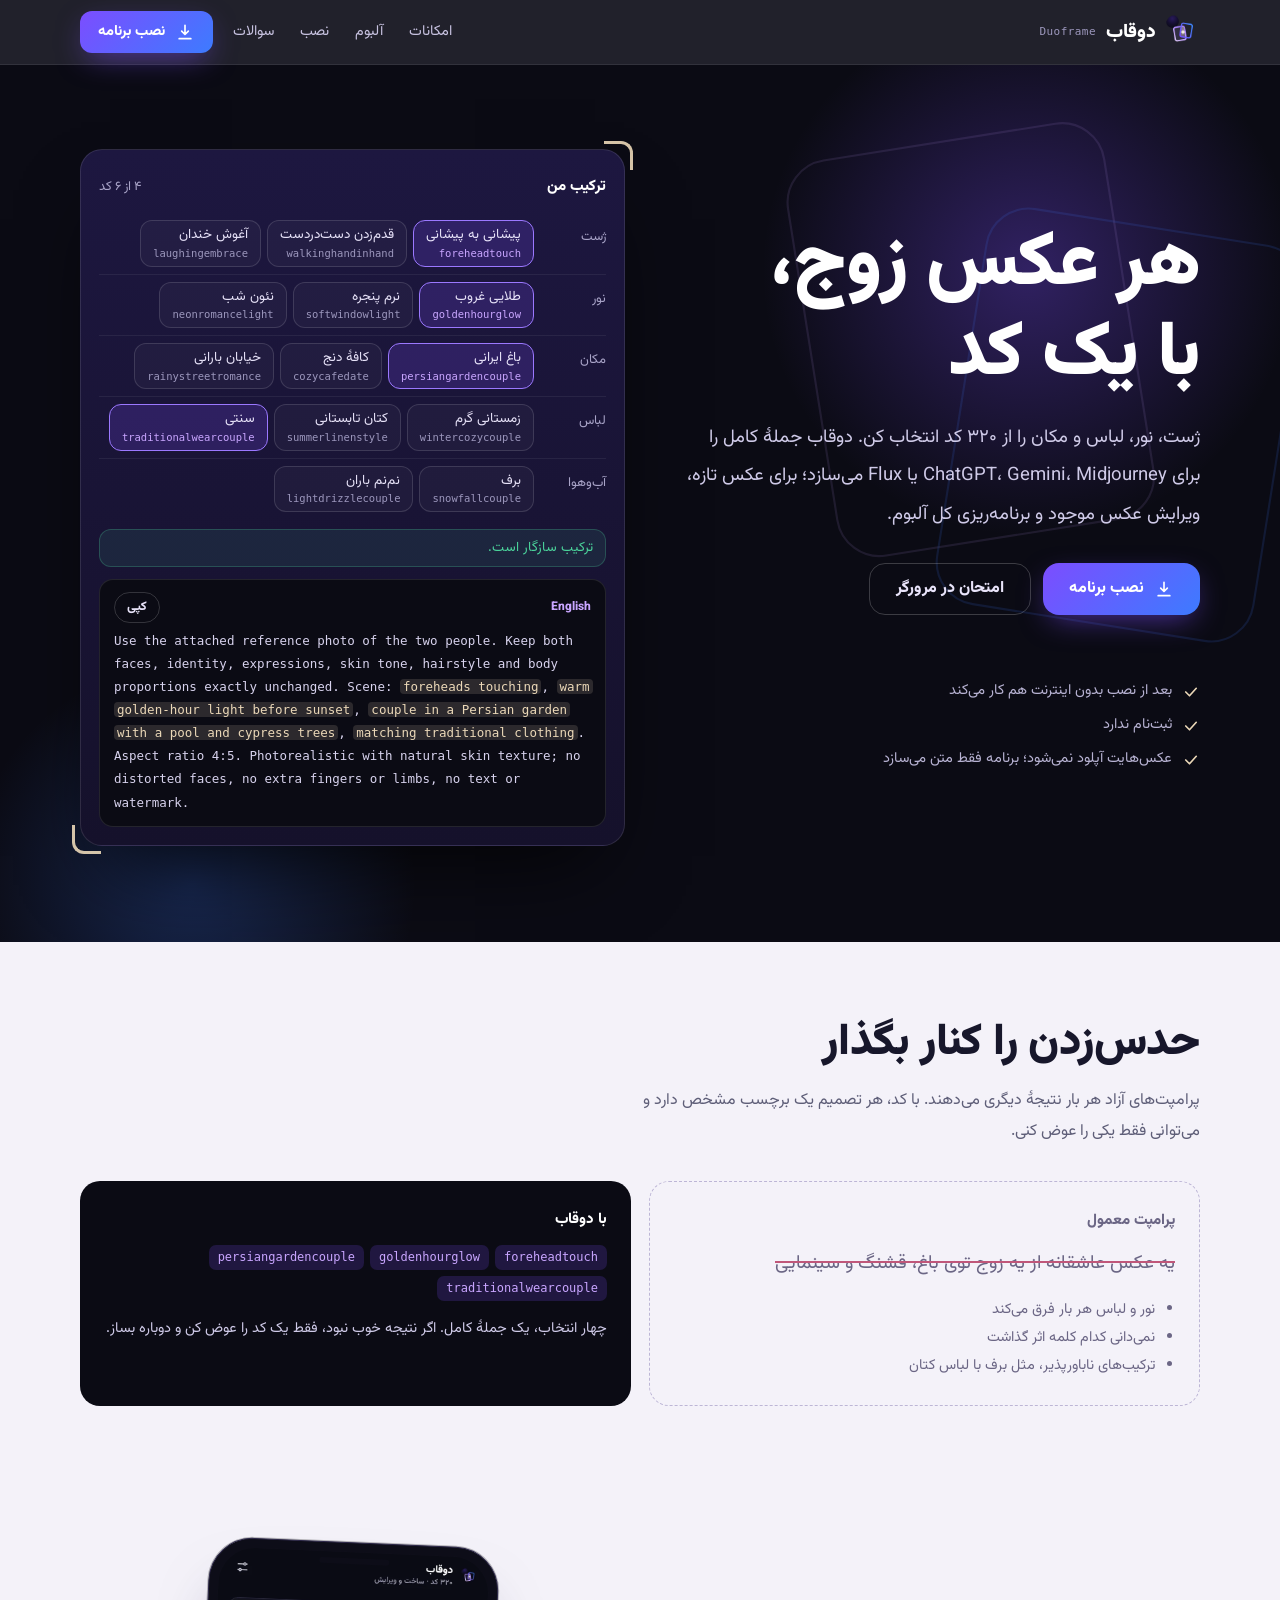
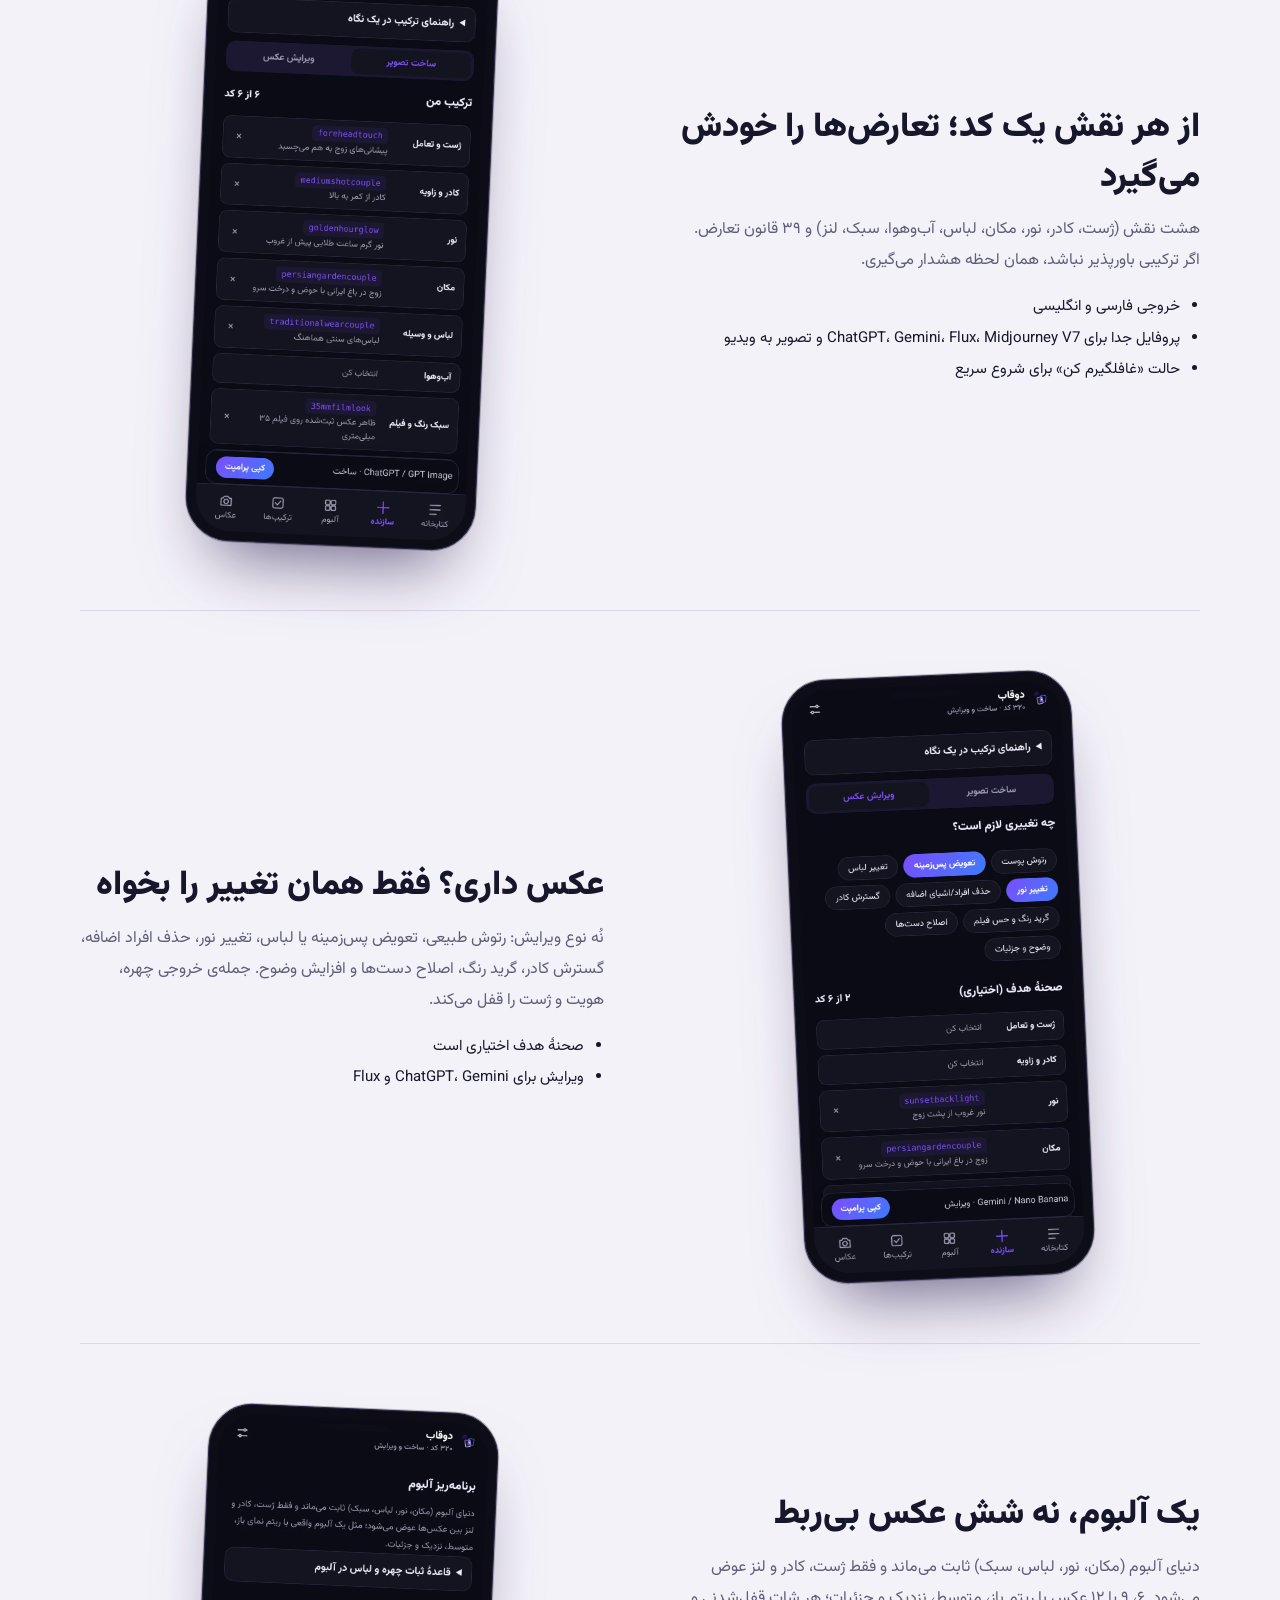
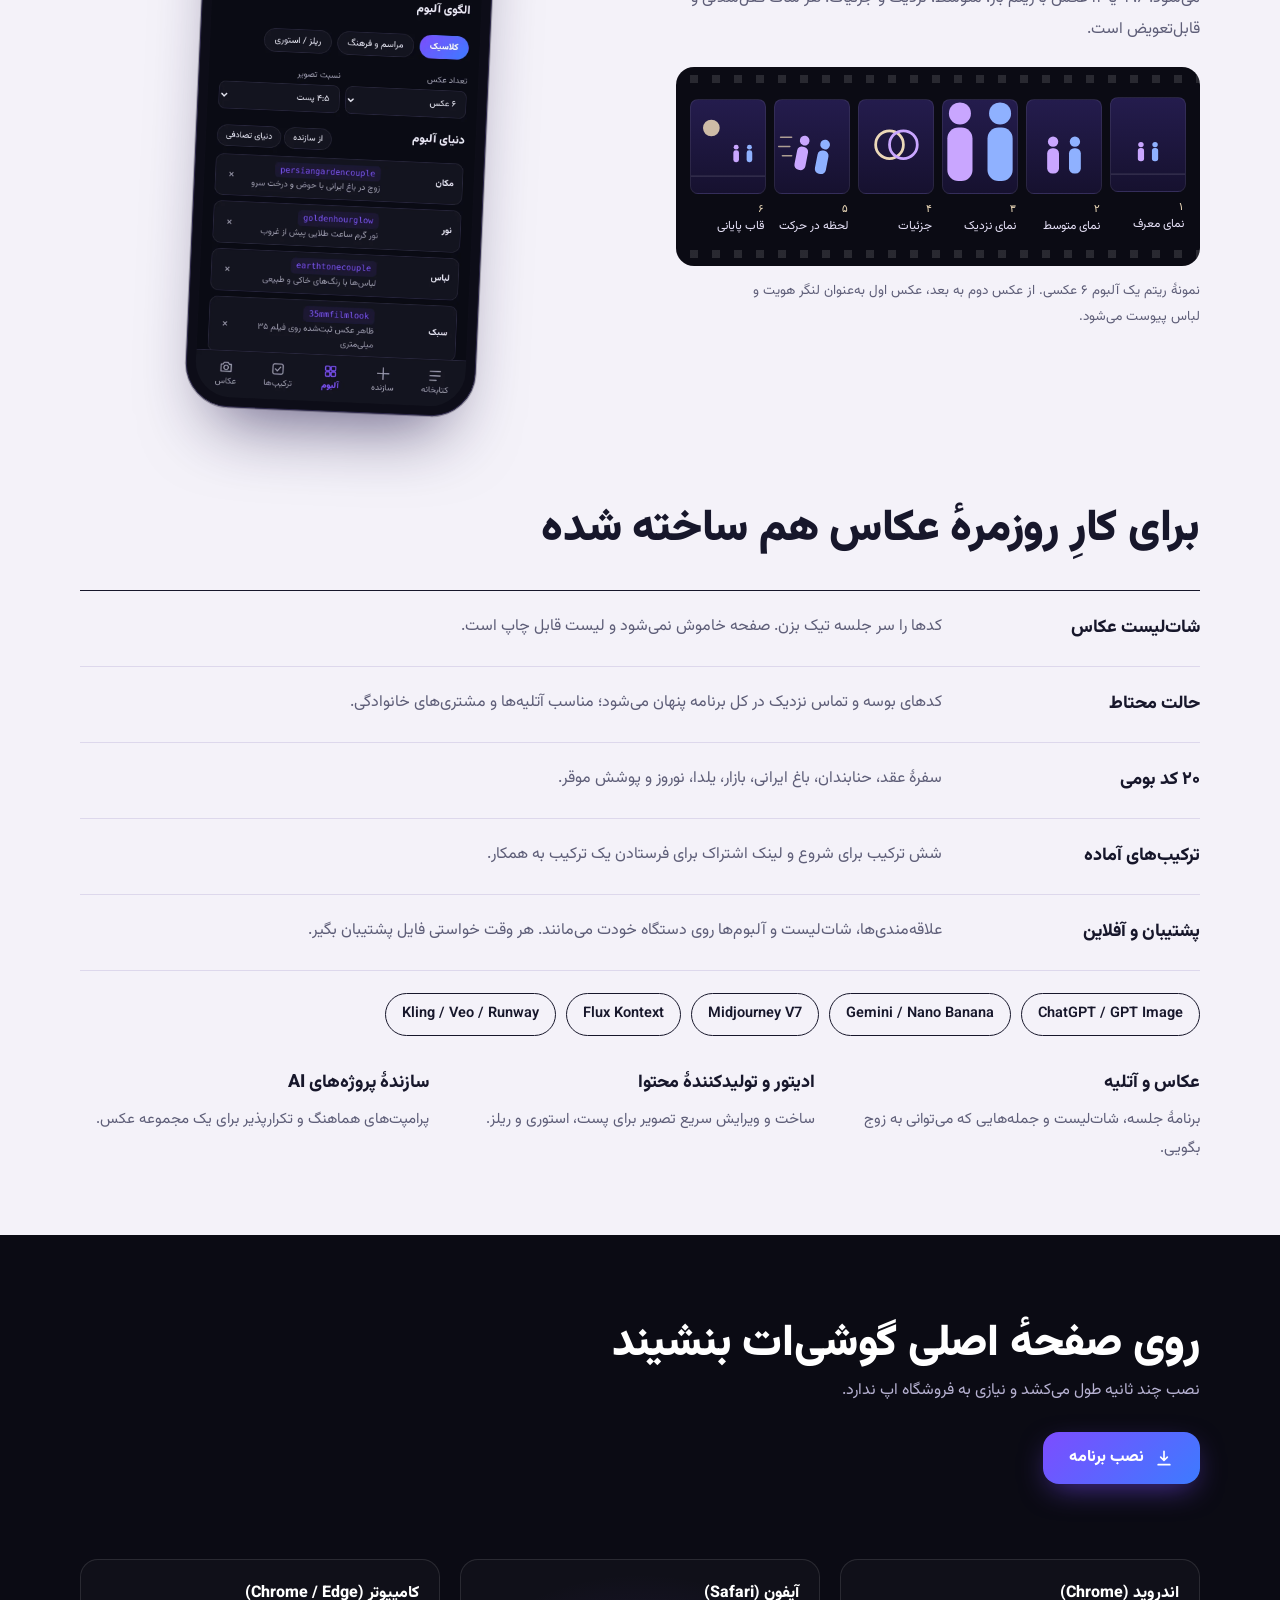
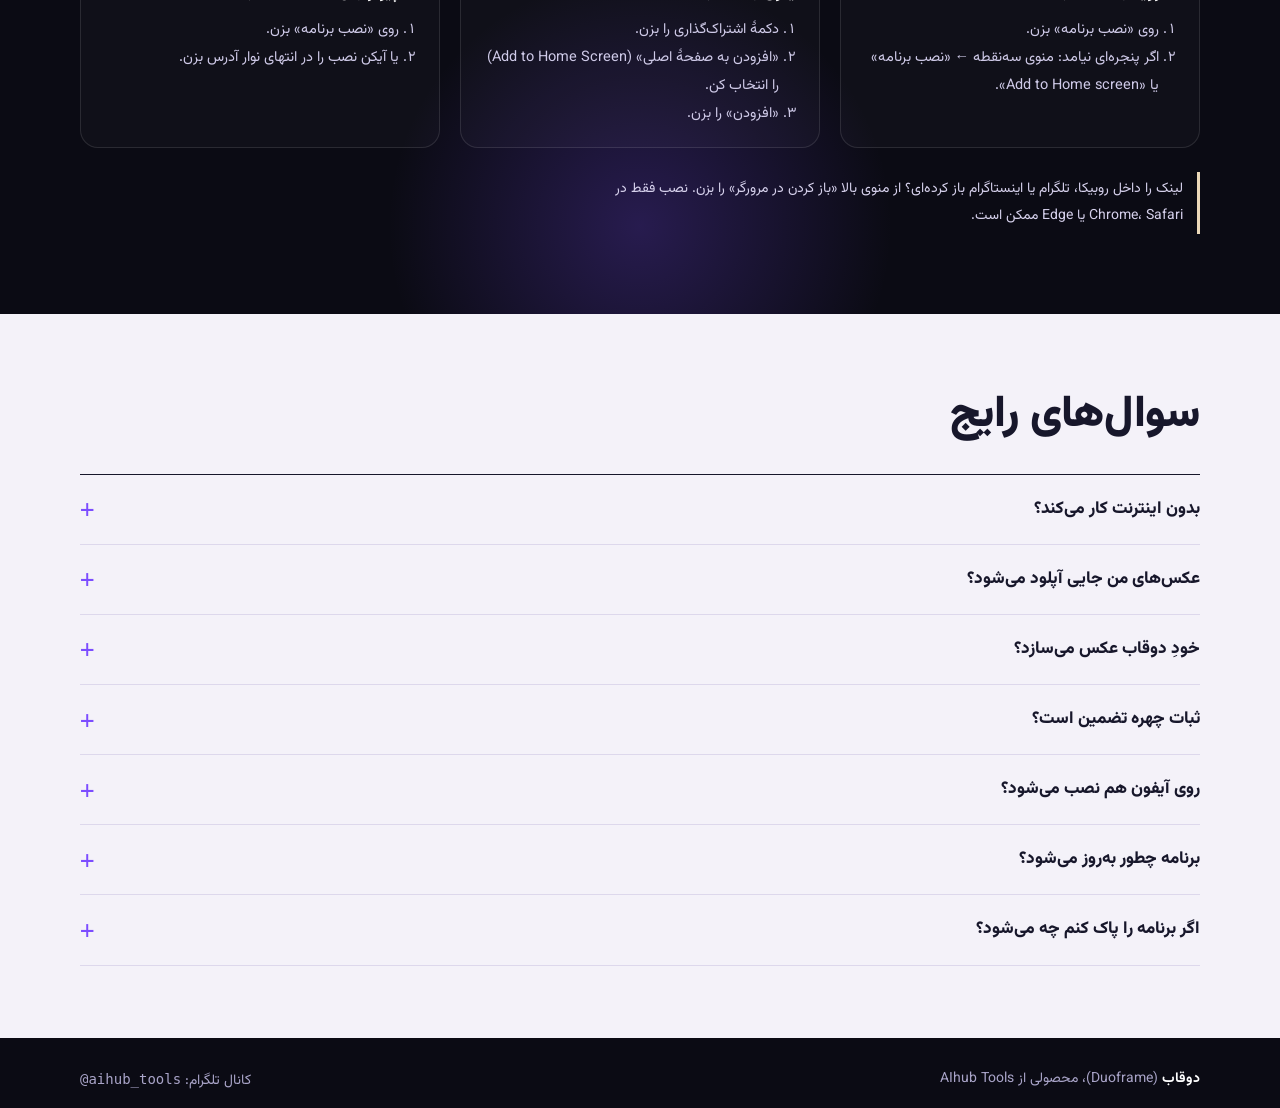
==== index.html @ 67fb218e "Initial release of Two-Frames" ====
<!doctype html>
<html lang="fa" dir="rtl">
<head>
<meta charset="utf-8">
<meta name="viewport" content="width=device-width,initial-scale=1,viewport-fit=cover">
<title>دوقاب | کدساز عکس زوج</title>
<meta name="description" content="۳۲۰ کد برای ساخت و ویرایش عکس زوج و برنامه‌ریزی آلبوم. ژست، نور، لباس و مکان را انتخاب کن؛ دوقاب جملهٔ کامل را برای ChatGPT، Gemini، Midjourney یا Flux می‌سازد.">
<meta name="theme-color" content="#0B0B14">
<meta name="color-scheme" content="dark light">
<meta property="og:type" content="website">
<meta property="og:title" content="دوقاب | کدساز عکس زوج">
<meta property="og:description" content="۳۲۰ کد برای ساخت و ویرایش عکس زوج و برنامه‌ریزی آلبوم؛ فارسی و آفلاین.">
<meta property="og:image" content="og.png">
<meta property="og:locale" content="fa_IR">
<meta name="twitter:card" content="summary_large_image">
<link rel="manifest" href="manifest.webmanifest">
<link rel="icon" href="icon.svg" type="image/svg+xml">
<link rel="icon" href="favicon-32.png" sizes="32x32" type="image/png">
<link rel="apple-touch-icon" href="apple-touch-icon.png">
<link rel="preload" href="fonts/Vazirmatn.woff2" as="font" type="font/woff2" crossorigin>
<style>
@font-face{font-family:"Vazirmatn";src:url(fonts/Vazirmatn.woff2) format("woff2");font-weight:100 900;font-display:swap}
:root{
 --ink:#0B0B14;--night:#15112B;--night2:#1D1740;--paper:#F4F2F9;--white:#fff;
 --violet:#7C4DFF;--blue:#3D7BFF;--lav:#C9A6FF;--champ:#EBD8B8;
 --text:#17172B;--muted:#5E5E78;--line:#DDD8EC;--bad:#FF8A8D;--ok:#4BD39B;
 --g:linear-gradient(135deg,#7C4DFF,#3D7BFF);
 --mono:"JetBrains Mono","DejaVu Sans Mono",Consolas,monospace;
 --wrap:1160px;
}
*{box-sizing:border-box;margin:0;padding:0;-webkit-tap-highlight-color:transparent}
html{-webkit-text-size-adjust:100%;scroll-behavior:smooth}
@media (prefers-reduced-motion:reduce){html{scroll-behavior:auto}*{animation:none!important;transition:none!important}}
body{font-family:"Vazirmatn",Tahoma,"Noto Sans Arabic",sans-serif;background:var(--paper);color:var(--text);font-size:16px;line-height:1.95;font-weight:400;overflow-x:hidden}
a{color:inherit}
img{display:block;max-width:100%;height:auto}
button{font:inherit;color:inherit;border:0;background:none;cursor:pointer}
:focus-visible{outline:3px solid var(--blue);outline-offset:3px;border-radius:10px}
code,.ltr{direction:ltr;unicode-bidi:isolate;font-family:var(--mono)}
.wrap{max-width:var(--wrap);margin:0 auto;padding-inline:20px}
[hidden]{display:none!important}
.sr{position:absolute;width:1px;height:1px;overflow:hidden;clip:rect(0 0 0 0)}

/* ---------- دکمه نصب / ورود ---------- */
.btn{display:inline-flex;align-items:center;justify-content:center;gap:10px;min-height:52px;padding:0 26px;border-radius:16px;font-weight:800;font-size:16px;text-decoration:none;transition:transform .15s,box-shadow .2s,background .2s}
.btn svg{width:20px;height:20px;stroke:currentColor;fill:none;stroke-width:2;stroke-linecap:round;stroke-linejoin:round;flex:none}
.btn-main{background:var(--g);color:#fff;box-shadow:0 10px 30px -8px #7C4DFF99}
.btn-main:hover{transform:translateY(-2px);box-shadow:0 14px 34px -8px #7C4DFFcc}
.btn-ghost{color:#E9E4FA;border:1.5px solid #ffffff33}
.btn-ghost:hover{background:#ffffff12}
.btn-sm{min-height:42px;padding:0 18px;font-size:14.5px;border-radius:12px}
[data-install] .on-installed,[data-install] .on-pending{display:none}
[data-install][data-state=installed] .on-ready,[data-install][data-state=pending] .on-ready{display:none}
[data-install][data-state=installed] .on-installed{display:inline-flex;align-items:center;gap:10px}
[data-install][data-state=pending] .on-pending{display:inline-flex;align-items:center;gap:10px}
[data-install][data-state=pending]{pointer-events:none;opacity:.8}
.on-ready{display:inline-flex;align-items:center;gap:10px}
[data-install][data-state=installed]{background:#fff;color:var(--ink);box-shadow:0 10px 30px -10px #fff6}
.state-note{font-size:13.5px;color:#B7B2D2;margin-top:10px;min-height:1.9em}
.state-note a{color:var(--champ)}

/* ---------- نوار بالا ---------- */
.top{position:sticky;top:0;z-index:40;background:#0B0B14e6;backdrop-filter:blur(14px);-webkit-backdrop-filter:blur(14px);border-bottom:1px solid #ffffff14}
.top .wrap{display:flex;align-items:center;gap:20px;height:64px}
.brand{display:flex;align-items:center;gap:10px;text-decoration:none;color:#fff;margin-inline-end:auto}
.brand img{width:34px;height:34px;border-radius:9px}
.brand b{font-size:19px;font-weight:900;line-height:1}
.brand small{font-family:var(--mono);font-size:11px;color:#9C97BD;letter-spacing:.04em;direction:ltr}
.top nav{display:none;gap:26px;font-size:14.5px}
.top nav a{color:#C7C2E0;text-decoration:none}
.top nav a:hover{color:#fff}
@media(min-width:860px){.top nav{display:flex}}

/* ---------- هیرو ---------- */
.hero{background:var(--ink);color:#fff;position:relative;overflow:hidden;isolation:isolate}
.hero::before{content:"";position:absolute;inset:-20% -10% auto auto;width:760px;height:760px;background:radial-gradient(closest-side,#7C4DFF55,transparent 70%);z-index:-1}
.hero::after{content:"";position:absolute;inset:auto auto -30% -10%;width:640px;height:640px;background:radial-gradient(closest-side,#3D7BFF40,transparent 70%);z-index:-1}
.prints{position:absolute;inset:0;z-index:-1;opacity:.5;pointer-events:none}
.hero .wrap{display:grid;gap:44px;padding-block:56px 72px}
@media(min-width:960px){.hero .wrap{grid-template-columns:1fr 1.05fr;align-items:center;gap:56px;padding-block:84px 96px}}
.hero h1 span{display:block}
.hero h1{font-size:clamp(40px,7.2vw,76px);line-height:1.18;font-weight:900;letter-spacing:-.01em}
.hero .lead{font-size:clamp(16px,2.1vw,18.5px);color:#CFCAE8;max-width:34em;margin-top:18px;line-height:2.1}
.cta-row{display:flex;flex-wrap:wrap;gap:12px;margin-top:28px}
.facts{list-style:none;margin-top:26px;display:grid;gap:6px;font-size:14.5px;color:#B7B2D2}
.facts li{display:flex;gap:10px;align-items:flex-start}
.facts svg{width:18px;height:18px;margin-top:6px;stroke:var(--champ);fill:none;stroke-width:2.2;stroke-linecap:round;stroke-linejoin:round;flex:none}

/* کنسول زنده */
.console{position:relative;background:linear-gradient(180deg,var(--night2),var(--night));border:1px solid #ffffff1c;border-radius:22px;padding:22px 18px 18px;box-shadow:0 40px 80px -30px #000c}
.console::before,.console::after{content:"";position:absolute;width:26px;height:26px;border:3px solid var(--champ);opacity:.9;pointer-events:none}
.console::before{top:-9px;right:-9px;border-width:3px 3px 0 0;border-radius:0 12px 0 0}
.console::after{bottom:-9px;left:-9px;border-width:0 0 3px 3px;border-radius:0 0 0 12px}
.con-head{display:flex;justify-content:space-between;align-items:baseline;margin-bottom:12px}
.con-head b{font-size:15px;font-weight:800}
.con-head span{font-size:13px;color:#A9A4C8}
.row{display:grid;grid-template-columns:64px 1fr;gap:8px;align-items:start;padding:7px 0;border-top:1px solid #ffffff10}
.row:first-of-type{border-top:0}
.row>span{font-size:13px;color:#A9A4C8;padding-top:5px}
.chips{display:flex;flex-wrap:wrap;gap:6px}
.chip{display:inline-flex;flex-direction:column;align-items:flex-start;padding:3px 12px 4px;border-radius:12px;border:1px solid #ffffff22;background:#ffffff08;color:#E7E2F8;font-size:13.5px;line-height:1.6;text-align:start;transition:background .15s,border-color .15s}
@media(max-width:560px){.row{grid-template-columns:1fr;gap:2px}.row>span{padding-top:0}.chip{padding:2px 10px 3px;font-size:13px}}
.chip code{font-size:10.5px;color:#9C97BD;line-height:1.5}
.chip:hover{background:#ffffff14}
.chip[aria-pressed=true]{background:#7C4DFF33;border-color:#9B78FF}
.chip[aria-pressed=true] code{color:var(--lav)}
.msg{margin-top:10px;font-size:13.5px;border-radius:12px;padding:6px 12px;line-height:1.8}
.msg.bad{background:#FF8A8D1c;color:var(--bad);border:1px solid #FF8A8D55}
.msg.ok{background:#4BD39B18;color:var(--ok);border:1px solid #4BD39B40}
.sentence{margin-top:12px;background:#0B0B14;border:1px solid #ffffff1a;border-radius:14px;padding:12px 14px}
.sentence .lb{display:flex;justify-content:space-between;align-items:center;font-size:12px;color:var(--lav);font-weight:800}
.sentence p{direction:ltr;text-align:left;font-family:var(--mono);font-size:12.5px;line-height:1.85;color:#D8D3EE;margin-top:6px;unicode-bidi:plaintext}
.sentence mark{background:#EBD8B826;color:var(--champ);border-radius:4px;padding:0 3px;box-decoration-break:clone;-webkit-box-decoration-break:clone}
.copy{font-size:12.5px;padding:2px 12px;border-radius:99px;border:1px solid #ffffff2a;color:#E7E2F8}
.copy:hover{background:#ffffff14}
.bad-out{opacity:.55}

/* ---------- بخش‌های روشن ---------- */
section{position:relative}
.sec{padding-block:72px}
h2{font-size:clamp(28px,4.4vw,44px);line-height:1.35;font-weight:900;letter-spacing:-.005em}
.sec .sub{color:var(--muted);max-width:38em;margin-top:12px}
.versus{display:grid;gap:18px;margin-top:34px}
@media(min-width:820px){.versus{grid-template-columns:1fr 1fr}}
.v-old,.v-new{border-radius:20px;padding:24px}
.v-old{border:1.5px dashed #BDB6D6;color:#6B6685}
.v-old h3,.v-new h3{font-size:15px;font-weight:800;margin-bottom:10px}
.v-old q{display:block;font-size:19px;line-height:1.9;text-decoration:line-through;text-decoration-color:#C0577A;text-decoration-thickness:2px;quotes:none}
.v-old ul{margin-top:14px;padding-inline-start:20px;font-size:14.5px}
.v-new{background:var(--ink);color:#fff}
.v-new .chips code{font-size:12px;padding:1px 9px;border-radius:7px;background:#7C4DFF30;color:var(--lav)}
.v-new .chips{margin:6px 0 14px}
.v-new p{font-size:14.5px;color:#CFCAE8}

.feat{display:grid;gap:36px;align-items:center;padding-block:64px;border-top:1px solid var(--line)}
.feat:first-of-type{border-top:0}
@media(min-width:900px){.feat{grid-template-columns:1fr 1fr;gap:72px}.feat.flip .feat-media{order:-1}}
.feat h3{font-size:clamp(24px,3.2vw,34px);line-height:1.45;font-weight:900}
.feat p{color:var(--muted);margin-top:12px;max-width:34em}
.feat ul{margin-top:16px;padding-inline-start:20px;color:var(--text);font-size:15px}
.feat li+li{margin-top:2px}
.feat-media{display:flex;justify-content:center}
.phone{width:min(290px,76vw);background:#0d0d18;border:1px solid #2c2748;border-radius:44px;padding:9px;box-shadow:0 40px 70px -30px #1d1245aa,0 0 0 1px #00000040;position:relative}
.phone::before{content:"";position:absolute;top:15px;left:50%;transform:translateX(-50%);width:70px;height:6px;border-radius:9px;background:#0d0d18;z-index:2}
.phone img{border-radius:36px;width:100%;aspect-ratio:390/844;object-fit:cover}
.tilt-l{transform:rotate(-2.5deg)}.tilt-r{transform:rotate(2.5deg)}

/* کنتاکت‌شیت آلبوم */
.sheet{background:var(--ink);border-radius:18px;padding:30px 14px;margin-top:22px;position:relative;
 background-image:repeating-linear-gradient(90deg,transparent 0 14px,#ffffff1f 14px 22px);background-size:100% 8px;background-repeat:no-repeat;background-position:0 8px}
.sheet::after{content:"";position:absolute;inset:auto 0 8px 0;height:8px;background:repeating-linear-gradient(90deg,transparent 0 14px,#ffffff1f 14px 22px)}
.sheet ol{list-style-type:none;display:grid;grid-template-columns:repeat(3,1fr);gap:8px}
@media(min-width:560px){.sheet ol{grid-template-columns:repeat(6,1fr)}}
.sheet li .fig{position:relative;background:linear-gradient(180deg,#241C4D,#16112F);border-radius:8px;aspect-ratio:4/5;overflow:hidden;border:1px solid #ffffff14}
.sheet li .fig svg{position:absolute;inset:0;width:100%;height:100%}
.sheet li span{display:block;padding:6px 2px 0;font-size:12px;line-height:1.55;color:#E7E2F8}
.sheet li span i{display:block;font-style:normal;font-family:var(--mono);font-size:11px;color:var(--champ)}
ol{list-style-type:persian}
.sheet-cap{font-size:13.5px;color:var(--muted);margin-top:10px}

/* فهرست خط‌دار */
.ruled{margin-top:30px;border-top:1.5px solid var(--text)}
.ruled>div{display:grid;gap:4px 28px;padding-block:20px;border-bottom:1px solid var(--line)}
@media(min-width:760px){.ruled>div{grid-template-columns:230px 1fr}}
.ruled h3{font-size:18px;font-weight:800}
.ruled p{color:var(--muted);max-width:40em}
.tools{display:flex;flex-wrap:wrap;gap:10px;margin-top:22px}
.tools span{padding:6px 16px;border-radius:99px;border:1.5px solid var(--text);font-weight:600;font-size:14.5px}
.who{display:grid;gap:26px;margin-top:30px}
@media(min-width:820px){.who{grid-template-columns:repeat(3,1fr);gap:36px}}
.who h3{font-size:18px;font-weight:800;margin-bottom:4px}
.who p{color:var(--muted);font-size:15px}

/* ---------- نصب ---------- */
.install{background:var(--ink);color:#fff;overflow:hidden;isolation:isolate}
.install::before{content:"";position:absolute;inset:auto auto -40% 50%;width:720px;height:720px;transform:translateX(-50%);background:radial-gradient(closest-side,#7C4DFF40,transparent 70%);z-index:-1}
.install .wrap{padding-block:80px}
.install h2{max-width:16em}
.install .sub{color:#B7B2D2}
.how{display:grid;gap:14px;margin-top:40px}
@media(min-width:860px){.how{grid-template-columns:repeat(3,1fr);gap:20px}}
.how>div{border:1px solid #ffffff1c;border-radius:18px;padding:18px 20px;background:#ffffff06}
.how h3{font-size:16px;font-weight:800;margin-bottom:6px}
.how ol{padding-inline-start:20px;font-size:14.5px;color:#CFCAE8}
.warn{margin-top:24px;font-size:14px;color:#D6D1EC;border-inline-start:3px solid var(--champ);padding:4px 14px;max-width:46em}

/* ---------- سوالات ---------- */
.faq{margin-top:28px;border-top:1.5px solid var(--text)}
.faq details{border-bottom:1px solid var(--line)}
.faq summary{list-style:none;cursor:pointer;padding:18px 0;font-weight:800;font-size:17px;display:flex;justify-content:space-between;gap:16px;align-items:center}
.faq summary::-webkit-details-marker{display:none}
.faq summary::after{content:"+";font-family:var(--mono);font-weight:400;font-size:24px;line-height:1;color:var(--violet);transition:transform .2s}
.faq details[open] summary::after{transform:rotate(45deg)}
.faq details p{color:var(--muted);padding-bottom:18px;max-width:44em}
footer{background:var(--ink);color:#A9A4C8;font-size:14px}
footer .wrap{display:flex;flex-wrap:wrap;gap:12px 28px;justify-content:space-between;padding-block:28px 36px}
footer b{color:#fff}

/* ---------- پنجرهٔ راهنمای نصب ---------- */
dialog{border:0;border-radius:22px;padding:0;max-width:min(460px,92vw);width:100%;background:var(--ink);color:#fff;margin:auto}
dialog::backdrop{background:#000a}
dialog .in{padding:22px 22px 20px}
dialog h3{font-size:19px;font-weight:900}
dialog ol{padding-inline-start:20px;margin:12px 0 16px;color:#D6D1EC;font-size:15px}
dialog .tabs{display:flex;gap:6px;margin-top:12px}
dialog .tabs button{padding:3px 14px;border-radius:99px;border:1px solid #ffffff2a;font-size:13.5px;color:#CFCAE8}
dialog .tabs button[aria-pressed=true]{background:#7C4DFF40;border-color:#9B78FF;color:#fff}
#toast{position:fixed;bottom:24px;left:50%;transform:translateX(-50%) translateY(20px);background:#fff;color:var(--ink);padding:8px 20px;border-radius:99px;font-size:14px;font-weight:700;opacity:0;pointer-events:none;transition:opacity .2s,transform .2s;z-index:80}
#toast.on{opacity:1;transform:translateX(-50%)}
</style>
</head>
<body>

<header class="top">
 <div class="wrap">
  <a class="brand" href="#top" aria-label="دوقاب"><img src="icon-192.png" width="34" height="34" alt=""><b>دوقاب</b><small>Duoframe</small></a>
  <nav aria-label="بخش‌ها"><a href="#features">امکانات</a><a href="#album">آلبوم</a><a href="#install">نصب</a><a href="#faq">سوالات</a></nav>
  <a class="btn btn-main btn-sm" href="app.html" data-install data-state="ready"><span class="on-ready"><svg viewBox="0 0 24 24"><path d="M12 4v11m0 0l-4-4m4 4l4-4M5 20h14"/></svg>نصب برنامه</span><span class="on-installed"><svg viewBox="0 0 24 24"><path d="M14 4h5v16h-5M10 8l4 4-4 4M14 12H4"/></svg>ورود</span><span class="on-pending">در حال نصب…</span></a>
 </div>
</header>

<main id="top">
<section class="hero">
 <svg class="prints" viewBox="0 0 1200 700" preserveAspectRatio="xMidYMid slice" aria-hidden="true"><g fill="none" stroke-width="2"><rect x="760" y="70" width="300" height="375" rx="40" transform="rotate(-9 910 257)" stroke="#C9A6FF" stroke-opacity=".22"/><rect x="900" y="150" width="300" height="375" rx="40" transform="rotate(9 1050 337)" stroke="#3D7BFF" stroke-opacity=".28"/></g></svg>
 <div class="wrap">
  <div>
   <h1><span>هر عکس زوج،</span> <span>با یک کد</span></h1>
   <p class="lead">ژست، نور، لباس و مکان را از ۳۲۰ کد انتخاب کن. دوقاب جملهٔ کامل را برای ChatGPT، Gemini، Midjourney یا Flux می‌سازد؛ برای عکس تازه، ویرایش عکس موجود و برنامه‌ریزی کل آلبوم.</p>
   <div class="cta-row">
    <a class="btn btn-main" href="app.html" data-install data-state="ready"><span class="on-ready"><svg viewBox="0 0 24 24"><path d="M12 4v11m0 0l-4-4m4 4l4-4M5 20h14"/></svg>نصب برنامه</span><span class="on-installed"><svg viewBox="0 0 24 24"><path d="M14 4h5v16h-5M10 8l4 4-4 4M14 12H4"/></svg>ورود به برنامه</span><span class="on-pending">در حال نصب…</span></a>
    <a class="btn btn-ghost" href="app.html" data-try>امتحان در مرورگر</a>
   </div>
   <p class="state-note" data-note aria-live="polite"></p>
   <ul class="facts">
    <li><svg viewBox="0 0 24 24"><path d="M5 12l5 5 9-10"/></svg>بعد از نصب بدون اینترنت هم کار می‌کند</li>
    <li><svg viewBox="0 0 24 24"><path d="M5 12l5 5 9-10"/></svg>ثبت‌نام ندارد</li>
    <li><svg viewBox="0 0 24 24"><path d="M5 12l5 5 9-10"/></svg>عکس‌هایت آپلود نمی‌شود؛ برنامه فقط متن می‌سازد</li>
   </ul>
  </div>

  <div class="console" id="demo" aria-label="نمونهٔ زندهٔ سازنده">
   <div class="con-head"><b>ترکیب من</b><span id="cnt"></span></div>
   <div id="rows"></div>
   <div id="msg"></div>
   <div class="sentence"><div class="lb"><span>English</span><button class="copy" id="copy" type="button">کپی</button></div><p id="out"></p></div>
  </div>
 </div>
</section>

<section class="sec" id="why">
 <div class="wrap">
  <h2>حدس‌زدن را کنار بگذار</h2>
  <p class="sub">پرامپت‌های آزاد هر بار نتیجهٔ دیگری می‌دهند. با کد، هر تصمیم یک برچسب مشخص دارد و می‌توانی فقط یکی را عوض کنی.</p>
  <div class="versus">
   <div class="v-old"><h3>پرامپت معمول</h3><q>یه عکس عاشقانه از یه زوج توی باغ، قشنگ و سینمایی</q><ul><li>نور و لباس هر بار فرق می‌کند</li><li>نمی‌دانی کدام کلمه اثر گذاشت</li><li>ترکیب‌های ناباورپذیر، مثل برف با لباس کتان</li></ul></div>
   <div class="v-new"><h3>با دوقاب</h3><div class="chips"><code>foreheadtouch</code><code>goldenhourglow</code><code>persiangardencouple</code><code>traditionalwearcouple</code></div><p>چهار انتخاب، یک جملهٔ کامل. اگر نتیجه خوب نبود، فقط یک کد را عوض کن و دوباره بساز.</p></div>
  </div>
 </div>
</section>

<section id="features">
 <div class="wrap">
  <div class="feat">
   <div>
    <h3>از هر نقش یک کد؛ تعارض‌ها را خودش می‌گیرد</h3>
    <p>هشت نقش (ژست، کادر، نور، مکان، لباس، آب‌وهوا، سبک، لنز) و ۳۹ قانون تعارض. اگر ترکیبی باورپذیر نباشد، همان لحظه هشدار می‌گیری.</p>
    <ul><li>خروجی فارسی و انگلیسی</li><li>پروفایل جدا برای ChatGPT، Gemini، Flux، Midjourney V7 و تصویر به ویدیو</li><li>حالت «غافلگیرم کن» برای شروع سریع</li></ul>
   </div>
   <div class="feat-media"><div class="phone tilt-r"><img src="landing/s-build.webp" width="390" height="844" loading="lazy" alt="صفحهٔ سازندهٔ دوقاب با شش کد انتخاب‌شده و جملهٔ خروجی"></div></div>
  </div>

  <div class="feat flip">
   <div>
    <h3>عکس داری؟ فقط همان تغییر را بخواه</h3>
    <p>نُه نوع ویرایش: رتوش طبیعی، تعویض پس‌زمینه یا لباس، تغییر نور، حذف افراد اضافه، گسترش کادر، گرید رنگ، اصلاح دست‌ها و افزایش وضوح. جمله‌ی خروجی چهره، هویت و ژست را قفل می‌کند.</p>
    <ul><li>صحنهٔ هدف اختیاری است</li><li>ویرایش برای ChatGPT، Gemini و Flux</li></ul>
   </div>
   <div class="feat-media"><div class="phone tilt-l"><img src="landing/s-edit.webp" width="390" height="844" loading="lazy" alt="حالت ویرایش عکس در دوقاب با دو تغییر انتخاب‌شده"></div></div>
  </div>

  <div class="feat" id="album">
   <div>
    <h3>یک آلبوم، نه شش عکس بی‌ربط</h3>
    <p>دنیای آلبوم (مکان، نور، لباس، سبک) ثابت می‌ماند و فقط ژست، کادر و لنز عوض می‌شود. ۶، ۹ یا ۱۲ عکس با ریتم باز، متوسط، نزدیک و جزئیات؛ هر شات قفل‌شدنی و قابل‌تعویض است.</p>
    <div class="sheet"><ol id="sheet"></ol></div>
    <p class="sheet-cap">نمونهٔ ریتم یک آلبوم ۶ عکسی. از عکس دوم به بعد، عکس اول به‌عنوان لنگر هویت و لباس پیوست می‌شود.</p>
   </div>
   <div class="feat-media"><div class="phone tilt-r"><img src="landing/s-album.webp" width="390" height="844" loading="lazy" alt="برنامه‌ریز آلبوم دوقاب با فهرست شات‌ها"></div></div>
  </div>
 </div>
</section>

<section class="sec" style="padding-top:24px">
 <div class="wrap">
  <h2>برای کارِ روزمرهٔ عکاس هم ساخته شده</h2>
  <div class="ruled">
   <div><h3>شات‌لیست عکاس</h3><p>کدها را سر جلسه تیک بزن. صفحه خاموش نمی‌شود و لیست قابل چاپ است.</p></div>
   <div><h3>حالت محتاط</h3><p>کدهای بوسه و تماس نزدیک در کل برنامه پنهان می‌شود؛ مناسب آتلیه‌ها و مشتری‌های خانوادگی.</p></div>
   <div><h3>۲۰ کد بومی</h3><p>سفرهٔ عقد، حنابندان، باغ ایرانی، بازار، یلدا، نوروز و پوشش موقر.</p></div>
   <div><h3>ترکیب‌های آماده</h3><p>شش ترکیب برای شروع و لینک اشتراک برای فرستادن یک ترکیب به همکار.</p></div>
   <div><h3>پشتیبان و آفلاین</h3><p>علاقه‌مندی‌ها، شات‌لیست و آلبوم‌ها روی دستگاه خودت می‌مانند. هر وقت خواستی فایل پشتیبان بگیر.</p></div>
  </div>
  <div class="tools" aria-label="ابزارهای پشتیبانی‌شده"><span>ChatGPT / GPT Image</span><span>Gemini / Nano Banana</span><span>Midjourney V7</span><span>Flux Kontext</span><span>Kling / Veo / Runway</span></div>
  <div class="who">
   <div><h3>عکاس و آتلیه</h3><p>برنامهٔ جلسه، شات‌لیست و جمله‌هایی که می‌توانی به زوج بگویی.</p></div>
   <div><h3>ادیتور و تولیدکنندهٔ محتوا</h3><p>ساخت و ویرایش سریع تصویر برای پست، استوری و ریلز.</p></div>
   <div><h3>سازندهٔ پروژه‌های AI</h3><p>پرامپت‌های هماهنگ و تکرارپذیر برای یک مجموعه عکس.</p></div>
  </div>
 </div>
</section>

<section class="install" id="install">
 <div class="wrap">
  <h2>روی صفحهٔ اصلی گوشی‌ات بنشیند</h2>
  <p class="sub">نصب چند ثانیه طول می‌کشد و نیازی به فروشگاه اپ ندارد.</p>
  <div class="cta-row" style="margin-top:26px">
   <a class="btn btn-main" href="app.html" data-install data-state="ready"><span class="on-ready"><svg viewBox="0 0 24 24"><path d="M12 4v11m0 0l-4-4m4 4l4-4M5 20h14"/></svg>نصب برنامه</span><span class="on-installed"><svg viewBox="0 0 24 24"><path d="M14 4h5v16h-5M10 8l4 4-4 4M14 12H4"/></svg>ورود به برنامه</span><span class="on-pending">در حال نصب…</span></a>
  </div>
  <p class="state-note" data-note aria-live="polite"></p>
  <div class="how">
   <div><h3>اندروید (Chrome)</h3><ol><li>روی «نصب برنامه» بزن.</li><li>اگر پنجره‌ای نیامد: منوی سه‌نقطه ← «نصب برنامه» یا «Add to Home screen».</li></ol></div>
   <div><h3>آیفون (Safari)</h3><ol><li>دکمهٔ اشتراک‌گذاری را بزن.</li><li>«افزودن به صفحهٔ اصلی» (Add to Home Screen) را انتخاب کن.</li><li>«افزودن» را بزن.</li></ol></div>
   <div><h3>کامپیوتر (Chrome / Edge)</h3><ol><li>روی «نصب برنامه» بزن.</li><li>یا آیکن نصب را در انتهای نوار آدرس بزن.</li></ol></div>
  </div>
  <p class="warn">لینک را داخل روبیکا، تلگرام یا اینستاگرام باز کرده‌ای؟ از منوی بالا «باز کردن در مرورگر» را بزن. نصب فقط در Chrome، Safari یا Edge ممکن است.</p>
 </div>
</section>

<section class="sec" id="faq">
 <div class="wrap">
  <h2>سوال‌های رایج</h2>
  <div class="faq">
   <details><summary>بدون اینترنت کار می‌کند؟</summary><p>بعد از اولین باز شدن و نصب کامل، بله. فقط به‌روزرسانی و اشتراک‌گذاری لینک به اینترنت نیاز دارند.</p></details>
   <details><summary>عکس‌های من جایی آپلود می‌شود؟</summary><p>نه. دوقاب اصلاً عکس نمی‌گیرد. فقط متن می‌سازد و فهرست‌هایت را روی دستگاه خودت ذخیره می‌کند. عکس مرجع را خودت در ابزار AI پیوست می‌کنی.</p></details>
   <details><summary>خودِ دوقاب عکس می‌سازد؟</summary><p>نه. جملهٔ آماده می‌دهد تا در ابزار دلخواهت بچسبانی. هزینهٔ ساخت تصویر با همان ابزار است.</p></details>
   <details><summary>ثبات چهره تضمین است؟</summary><p>هیچ پرامپتی ثبات را صددرصد تضمین نمی‌کند. جمله‌های قفل هویت و روش لنگر آلبوم شانس را بالا می‌برند. اگر یک عکس خراب شد، فقط همان را دوباره بساز.</p></details>
   <details><summary>روی آیفون هم نصب می‌شود؟</summary><p>بله، از Safari: دکمهٔ اشتراک‌گذاری ← افزودن به صفحهٔ اصلی.</p></details>
   <details><summary>برنامه چطور به‌روز می‌شود؟</summary><p>خودکار. وقتی نسخهٔ جدید آماده شود، داخل برنامه پیام «به‌روزرسانی» می‌بینی.</p></details>
   <details><summary>اگر برنامه را پاک کنم چه می‌شود؟</summary><p>اطلاعات ذخیره‌شده هم پاک می‌شود. قبلش از «تنظیمات ← دریافت فایل پشتیبان» استفاده کن.</p></details>
  </div>
 </div>
</section>
</main>

<footer><div class="wrap"><span><b>دوقاب</b> (Duoframe)، محصولی از AIhub Tools</span><span>کانال تلگرام: <span class="ltr">@aihub_tools</span></span></div></footer>

<dialog id="how" aria-labelledby="how-t"><div class="in">
 <h3 id="how-t">نصب دوقاب</h3>
 <div class="tabs" role="group" aria-label="دستگاه"><button type="button" data-p="android">اندروید</button><button type="button" data-p="ios">آیفون</button><button type="button" data-p="desktop">کامپیوتر</button></div>
 <ol id="how-steps"></ol>
 <button class="btn btn-main btn-sm" type="button" id="how-x">متوجه شدم</button>
</div></dialog>
<div id="toast" role="status"></div>

<script>
const DEMO={"codes": {"foreheadtouch": {"en": "foreheads touching"}, "walkinghandinhand": {"en": "walking hand in hand"}, "laughingembrace": {"en": "laughing in each other's arms"}, "goldenhourglow": {"en": "warm golden-hour light before sunset"}, "softwindowlight": {"en": "soft natural window light"}, "neonromancelight": {"en": "colorful neon light"}, "persiangardencouple": {"en": "couple in a Persian garden with a pool and cypress trees"}, "cozycafedate": {"en": "a date in a cozy café"}, "rainystreetromance": {"en": "couple on a wet street after rain"}, "wintercozycouple": {"en": "warm cozy winter clothing"}, "summerlinenstyle": {"en": "summer linen clothing"}, "traditionalwearcouple": {"en": "matching traditional clothing"}, "snowfallcouple": {"en": "snow falling around the couple"}, "lightdrizzlecouple": {"en": "a light, gentle drizzle"}}, "conf": [["snowfallcouple", "summerlinenstyle", "برف با لباس کتان تابستانی هماهنگ نیست"]]};
const $=s=>document.querySelector(s),$$=s=>[...document.querySelectorAll(s)];
const fa=n=>String(n).replace(/\d/g,d=>"۰۱۲۳۴۵۶۷۸۹"[d]);
const esc=s=>String(s).replace(/[&<>"]/g,c=>({"&":"&amp;","<":"&lt;",">":"&gt;",'"':"&quot;"}[c]));
let tt;function toast(m){const t=$("#toast");t.textContent=m;t.classList.add("on");clearTimeout(tt);tt=setTimeout(()=>t.classList.remove("on"),1800)}

/* ---------- کنسول زنده ---------- */
const ROWS=[
 ["pose","ژست",[["foreheadtouch","پیشانی به پیشانی"],["walkinghandinhand","قدم‌زدن دست‌در‌دست"],["laughingembrace","آغوش خندان"]]],
 ["light","نور",[["goldenhourglow","طلایی غروب"],["softwindowlight","نرم پنجره"],["neonromancelight","نئون شب"]]],
 ["place","مکان",[["persiangardencouple","باغ ایرانی"],["cozycafedate","کافهٔ دنج"],["rainystreetromance","خیابان بارانی"]]],
 ["outfit","لباس",[["wintercozycouple","زمستانی گرم"],["summerlinenstyle","کتان تابستانی"],["traditionalwearcouple","سنتی"]]],
 ["weather","آب‌وهوا",[["snowfallcouple","برف"],["lightdrizzlecouple","نم‌نم باران"]]]];
const FINAL={pose:"foreheadtouch",light:"goldenhourglow",place:"persiangardencouple",outfit:"traditionalwearcouple"};
let sel={},auto=null;
function render(){
 $("#rows").innerHTML=ROWS.map(([r,n,opts])=>`<div class="row"><span>${n}</span><div class="chips">${opts.map(([c,l])=>`<button type="button" class="chip" data-r="${r}" data-c="${c}" aria-pressed="${sel[r]===c}">${l}<code>${c}</code></button>`).join("")}</div></div>`).join("");
 const codes=Object.values(sel).filter(Boolean);
 $("#cnt").textContent=fa(codes.length)+" از ۶ کد";
 const cf=DEMO.conf.filter(([a,b])=>codes.includes(a)&&codes.includes(b));
 $("#msg").innerHTML=cf.length?cf.map(([a,b,w])=>`<div class="msg bad" role="alert">${esc(w)}</div>`).join(""):(codes.length>=3?`<div class="msg ok">ترکیب سازگار است.</div>`:"");
 const parts=codes.map(c=>`<mark>${esc(DEMO.codes[c].en)}</mark>`).join(", ");
 const head="Use the attached reference photo of the two people. Keep both faces, identity, expressions, skin tone, hairstyle and body proportions exactly unchanged. Scene: ";
 const tail=". Aspect ratio 4:5. Photorealistic with natural skin texture; no distorted faces, no extra fingers or limbs, no text or watermark.";
 $("#out").innerHTML=codes.length?esc(head)+parts+esc(tail):"Pick a code above to build the sentence.";
 $("#out").parentElement.classList.toggle("bad-out",!!cf.length);
}
function plain(){const codes=Object.values(sel).filter(Boolean);return "Use the attached reference photo of the two people. Keep both faces, identity, expressions, skin tone, hairstyle and body proportions exactly unchanged. Scene: "+codes.map(c=>DEMO.codes[c].en).join(", ")+". Aspect ratio 4:5. Photorealistic with natural skin texture; no distorted faces, no extra fingers or limbs, no text or watermark."}
$("#rows").addEventListener("click",e=>{const b=e.target.closest("[data-c]");if(!b)return;clearInterval(auto);const r=b.dataset.r,c=b.dataset.c;
 if(sel[r]===c&&r==="weather")delete sel[r];else sel[r]=c;render()});
$("#copy").onclick=async()=>{const t=plain();try{await navigator.clipboard.writeText(t)}catch(e){const a=document.createElement("textarea");a.value=t;document.body.appendChild(a);a.select();try{document.execCommand("copy")}catch(_){}a.remove()}toast("کپی شد")};
render();
/* تنها حرکت خودکار صفحه: پر شدن اولیهٔ کنسول */
(function(){const keys=Object.keys(FINAL);if(matchMedia("(prefers-reduced-motion:reduce)").matches){sel={...FINAL};render();return}
 let i=0;auto=setInterval(()=>{if(i>=keys.length){clearInterval(auto);return}sel[keys[i]]=FINAL[keys[i]];i++;render()},650)})();

/* ---------- کنتاکت‌شیت ---------- */
const SH=[["نمای معرف",.42,0,0,"wide"],["نمای متوسط",.8,0,0,""],["نمای نزدیک",1.7,0,0,"close"],["جزئیات",0,0,0,"rings"],["لحظه در حرکت",.75,0,11,"motion"],["قاب پایانی",.38,16,0,"end"]];
function tile([n,s,dx,tilt,k],i){
 let g="";
 if(k==="rings")g=`<circle cx="33" cy="48" r="15" fill="none" stroke="#EBD8B8" stroke-width="3"/><circle cx="48" cy="48" r="15" fill="none" stroke="#C9A6FF" stroke-width="3"/>`;
 else{
  const f=(x,c)=>`<g transform="translate(${x} 0)"><circle cx="0" cy="${44-14*s}" r="${7*s}" fill="${c}"/><rect x="${-8*s}" y="${44-5*s}" width="${16*s}" height="${34*s}" rx="${7*s}" fill="${c}"/></g>`;
  const sp=11*s+3;
  g=`<g transform="translate(${40+dx} ${k==="close"?-6:12}) rotate(${tilt} 0 50)">${f(-sp,"#C9A6FF")}${f(sp,"#8FB1FF")}</g>`;
  if(k==="wide"||k==="end")g+=`<line x1="0" y1="82" x2="80" y2="82" stroke="#ffffff30"/>`;
  if(k==="end")g+=`<circle cx="22" cy="30" r="9" fill="#EBD8B8" opacity=".85"/>`;
  if(k==="motion")g+=`<g stroke="#EBD8B8" stroke-width="1.6" stroke-linecap="round" opacity=".7"><line x1="6" y1="40" x2="18" y2="40"/><line x1="4" y1="50" x2="16" y2="50"/><line x1="8" y1="60" x2="18" y2="60"/></g>`;
 }
 return `<li><div class="fig"><svg viewBox="0 0 80 100" aria-hidden="true">${g}</svg></div><span><i>${fa(i+1)}</i>${n}</span></li>`}
$("#sheet").innerHTML=SH.map(tile).join("");

/* ---------- نصب ← ورود ---------- */
const KEY="duoframe-installed";
const btns=$$("[data-install]"),notes=$$("[data-note]"),tryBtn=$("[data-try]");
const ua=navigator.userAgent||"";
const isIOS=/iphone|ipad|ipod/i.test(ua)||(navigator.platform==="MacIntel"&&navigator.maxTouchPoints>1);
const standalone=()=>matchMedia("(display-mode: standalone)").matches||matchMedia("(display-mode: window-controls-overlay)").matches||navigator.standalone===true;
let dp=null,state="ready";
const get=()=>{try{return localStorage.getItem(KEY)==="1"}catch(e){return false}};
const set=v=>{try{v?localStorage.setItem(KEY,"1"):localStorage.removeItem(KEY)}catch(e){}};
function setState(st){state=st;btns.forEach(b=>b.dataset.state=st);
 if(tryBtn)tryBtn.hidden=st==="installed";
 const msg=st==="installed"?`دوقاب روی دستگاهت نصب است. <a href="#" data-reset>نصب نیست؟</a>`:st==="pending"?"نصب شروع شد، چند ثانیه صبر کن.":"";
 notes.forEach(n=>n.innerHTML=msg)}
document.addEventListener("click",e=>{const r=e.target.closest("[data-reset]");if(!r)return;e.preventDefault();set(false);setState("ready")});
const STEPS={
 android:["در Chrome منوی سه‌نقطه را باز کن.","«نصب برنامه» یا «Add to Home screen» را بزن.","«نصب» را تأیید کن."],
 ios:["این صفحه را در Safari باز کن.","دکمهٔ اشتراک‌گذاری را بزن.","«افزودن به صفحهٔ اصلی» (Add to Home Screen) را انتخاب کن.","«افزودن» را بزن."],
 desktop:["در Chrome یا Edge آیکن نصب را در انتهای نوار آدرس بزن.","یا از منوی مرورگر «نصب دوقاب» را انتخاب کن."]};
function showHow(p){$$("#how .tabs button").forEach(b=>b.setAttribute("aria-pressed",b.dataset.p===p));$("#how-steps").innerHTML=STEPS[p].map(t=>`<li>${t}</li>`).join("");const d=$("#how");if(!d.open)d.showModal()}
$$("#how .tabs button").forEach(b=>b.onclick=()=>showHow(b.dataset.p));
$("#how-x").onclick=()=>$("#how").close();
$("#how").addEventListener("click",e=>{if(e.target.id==="how")e.target.close()});
const platform=()=>isIOS?"ios":/android/i.test(ua)?"android":"desktop";
btns.forEach(b=>b.addEventListener("click",async e=>{
 if(state==="installed")return;           // لینک عادی به app.html
 e.preventDefault();
 if(dp){dp.prompt();const c=await dp.userChoice.catch(()=>({}));dp=null;
  if(c.outcome==="accepted"){setState("pending");setTimeout(()=>{if(state==="pending"){set(true);setState("installed")}},6000)}
  return}
 showHow(platform())}));
window.addEventListener("beforeinstallprompt",e=>{e.preventDefault();dp=e;if(state==="installed"&&!standalone()){set(false);setState("ready")}});
window.addEventListener("appinstalled",()=>{dp=null;set(true);setState("installed")});
(async function init(){
 let inst=standalone()||get();
 try{if(navigator.getInstalledRelatedApps){const a=await navigator.getInstalledRelatedApps();if(a&&a.length)inst=true}}catch(e){}
 if(standalone())set(true);
 setState(inst?"installed":"ready");
})();
if("serviceWorker" in navigator&&/^https?:$/.test(location.protocol))navigator.serviceWorker.register("sw.js").catch(()=>{});
</script>
</body>
</html>
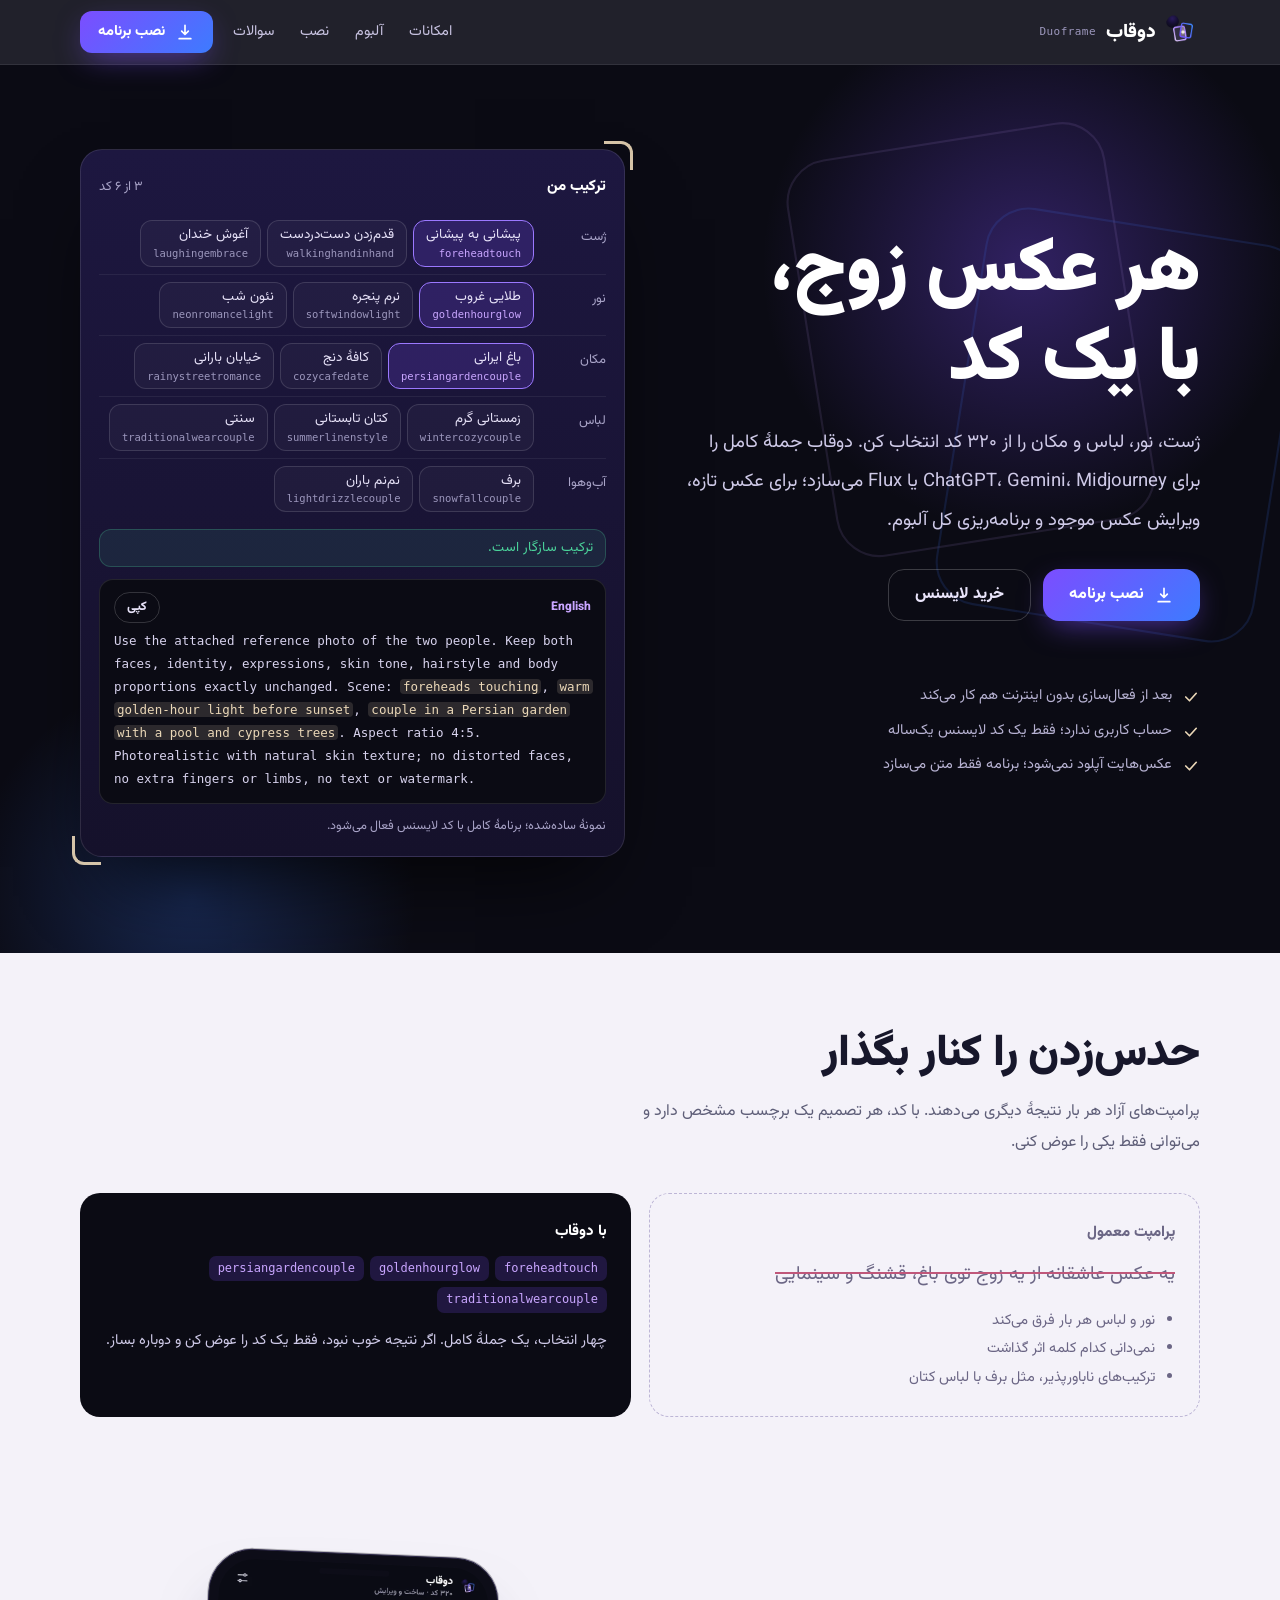
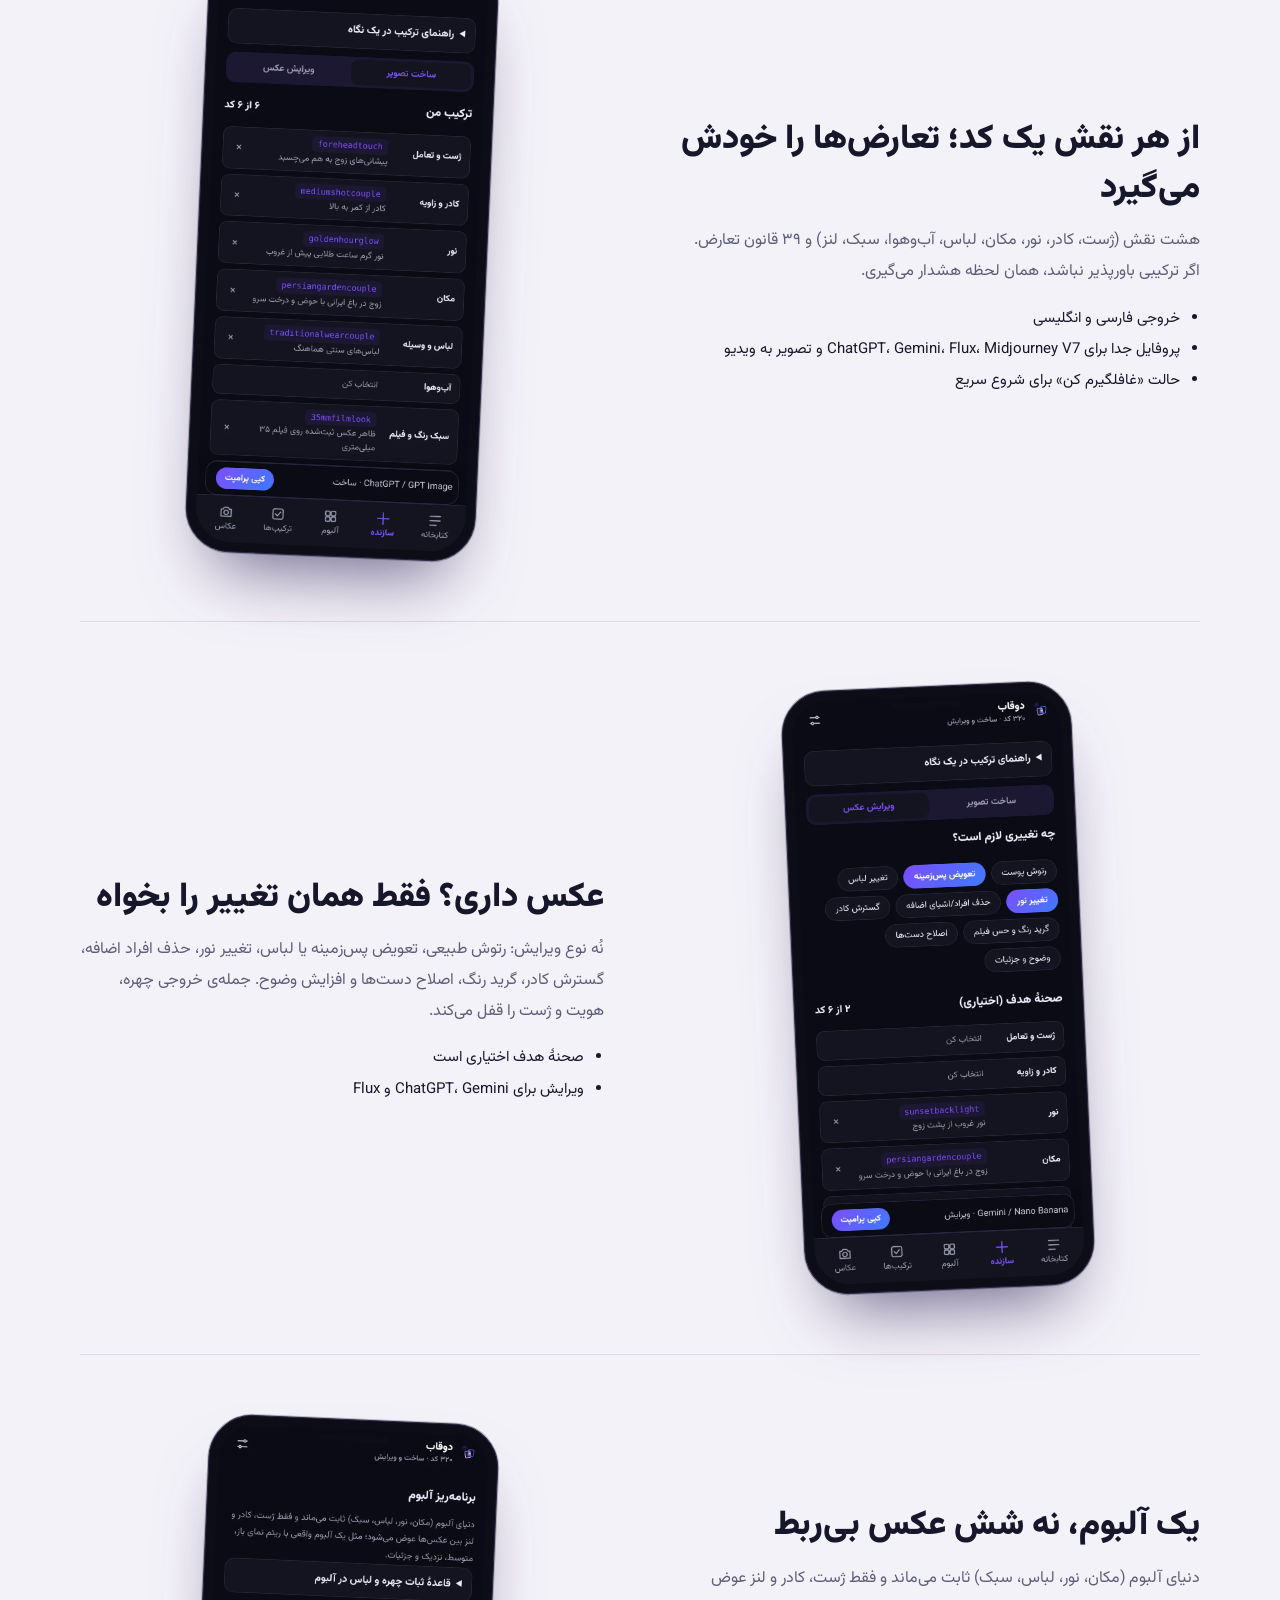
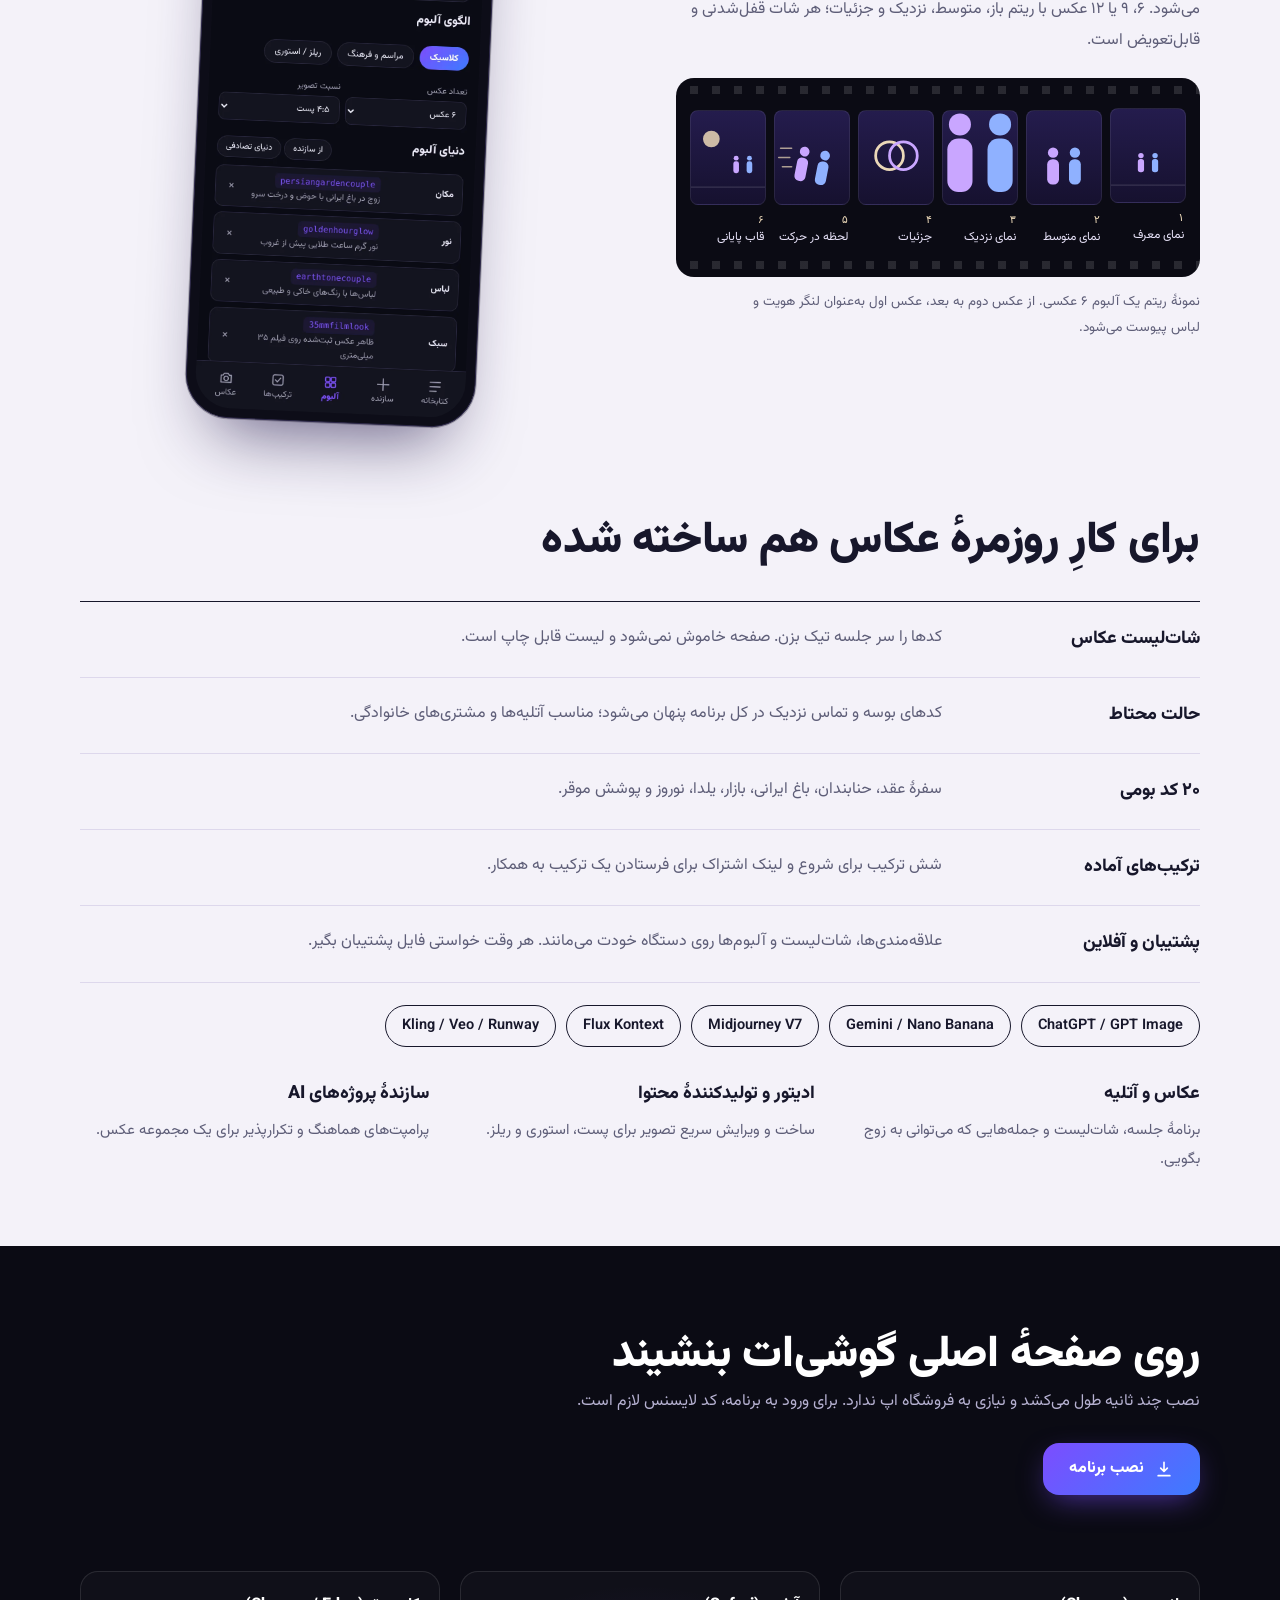
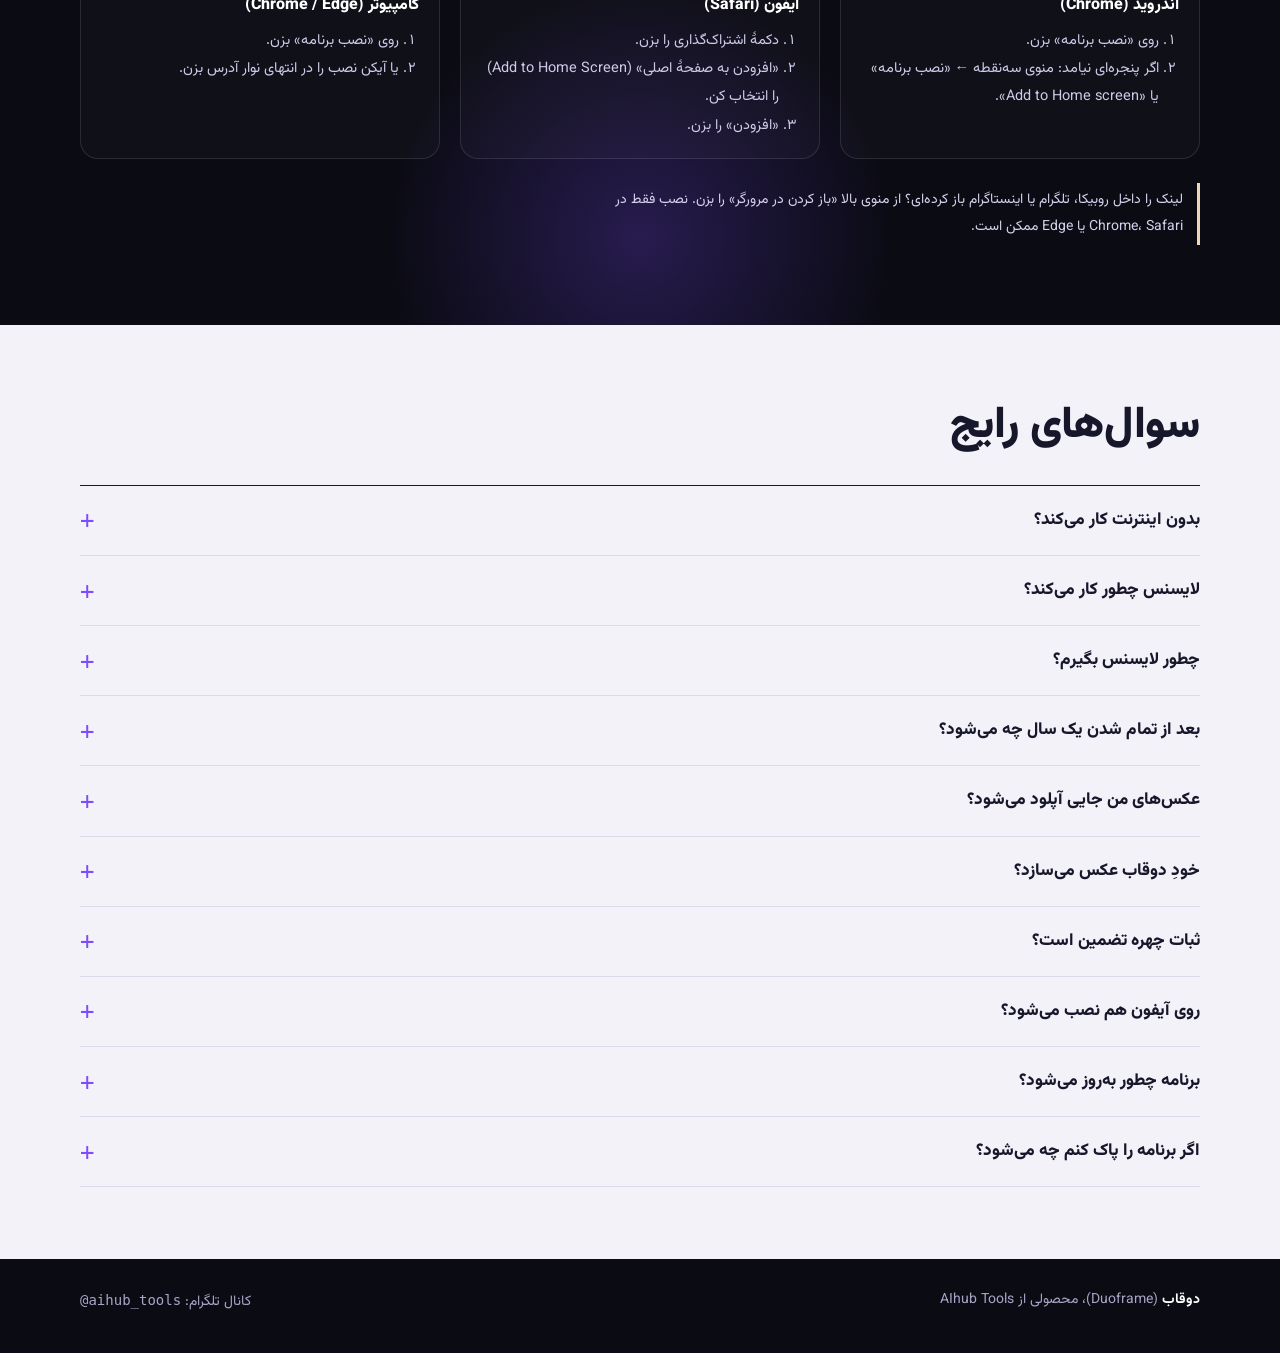
==== commit 8ab4294d: "Update project" ====
--- a/index.html
+++ b/index.html
@@ -114,6 +114,7 @@
 .copy{font-size:12.5px;padding:2px 12px;border-radius:99px;border:1px solid #ffffff2a;color:#E7E2F8}
 .copy:hover{background:#ffffff14}
 .bad-out{opacity:.55}
+.demo-note{font-size:12.5px;color:#A9A4C8;margin-top:10px}
 
 /* ---------- بخش‌های روشن ---------- */
 section{position:relative}
@@ -228,12 +229,12 @@
    <p class="lead">ژست، نور، لباس و مکان را از ۳۲۰ کد انتخاب کن. دوقاب جملهٔ کامل را برای ChatGPT، Gemini، Midjourney یا Flux می‌سازد؛ برای عکس تازه، ویرایش عکس موجود و برنامه‌ریزی کل آلبوم.</p>
    <div class="cta-row">
     <a class="btn btn-main" href="app.html" data-install data-state="ready"><span class="on-ready"><svg viewBox="0 0 24 24"><path d="M12 4v11m0 0l-4-4m4 4l4-4M5 20h14"/></svg>نصب برنامه</span><span class="on-installed"><svg viewBox="0 0 24 24"><path d="M14 4h5v16h-5M10 8l4 4-4 4M14 12H4"/></svg>ورود به برنامه</span><span class="on-pending">در حال نصب…</span></a>
-    <a class="btn btn-ghost" href="app.html" data-try>امتحان در مرورگر</a>
+    <a class="btn btn-ghost" href="https://t.me/aihub_tools" target="_blank" rel="noopener" data-buy>خرید لایسنس</a>
    </div>
    <p class="state-note" data-note aria-live="polite"></p>
    <ul class="facts">
-    <li><svg viewBox="0 0 24 24"><path d="M5 12l5 5 9-10"/></svg>بعد از نصب بدون اینترنت هم کار می‌کند</li>
-    <li><svg viewBox="0 0 24 24"><path d="M5 12l5 5 9-10"/></svg>ثبت‌نام ندارد</li>
+    <li><svg viewBox="0 0 24 24"><path d="M5 12l5 5 9-10"/></svg>بعد از فعال‌سازی بدون اینترنت هم کار می‌کند</li>
+    <li><svg viewBox="0 0 24 24"><path d="M5 12l5 5 9-10"/></svg>حساب کاربری ندارد؛ فقط یک کد لایسنس یک‌ساله</li>
     <li><svg viewBox="0 0 24 24"><path d="M5 12l5 5 9-10"/></svg>عکس‌هایت آپلود نمی‌شود؛ برنامه فقط متن می‌سازد</li>
    </ul>
   </div>
@@ -243,6 +244,7 @@
    <div id="rows"></div>
    <div id="msg"></div>
    <div class="sentence"><div class="lb"><span>English</span><button class="copy" id="copy" type="button">کپی</button></div><p id="out"></p></div>
+   <p class="demo-note">نمونهٔ ساده‌شده؛ برنامهٔ کامل با کد لایسنس فعال می‌شود.</p>
   </div>
  </div>
 </section>
@@ -312,7 +314,7 @@
 <section class="install" id="install">
  <div class="wrap">
   <h2>روی صفحهٔ اصلی گوشی‌ات بنشیند</h2>
-  <p class="sub">نصب چند ثانیه طول می‌کشد و نیازی به فروشگاه اپ ندارد.</p>
+  <p class="sub">نصب چند ثانیه طول می‌کشد و نیازی به فروشگاه اپ ندارد. برای ورود به برنامه، کد لایسنس لازم است.</p>
   <div class="cta-row" style="margin-top:26px">
    <a class="btn btn-main" href="app.html" data-install data-state="ready"><span class="on-ready"><svg viewBox="0 0 24 24"><path d="M12 4v11m0 0l-4-4m4 4l4-4M5 20h14"/></svg>نصب برنامه</span><span class="on-installed"><svg viewBox="0 0 24 24"><path d="M14 4h5v16h-5M10 8l4 4-4 4M14 12H4"/></svg>ورود به برنامه</span><span class="on-pending">در حال نصب…</span></a>
   </div>
@@ -330,13 +332,16 @@
  <div class="wrap">
   <h2>سوال‌های رایج</h2>
   <div class="faq">
-   <details><summary>بدون اینترنت کار می‌کند؟</summary><p>بعد از اولین باز شدن و نصب کامل، بله. فقط به‌روزرسانی و اشتراک‌گذاری لینک به اینترنت نیاز دارند.</p></details>
+   <details><summary>بدون اینترنت کار می‌کند؟</summary><p>بعد از فعال‌سازی، بله. فعال‌سازی بار اول و تأیید دوره‌ای لایسنس (هر ۷ روز، در صورت اتصال) به اینترنت نیاز دارند؛ قطعی اینترنت برنامه را قفل نمی‌کند.</p></details>
+   <details><summary>لایسنس چطور کار می‌کند؟</summary><p>هر کد یک‌ساله است و روی حداکثر ۳ دستگاه فعال می‌شود. فعال‌سازی بار اول آنلاین است؛ اگر اتصال برقرار نشد، VPN را روشن کن. اگر اصلاً به سرور وصل نمی‌شوی، از «فعال‌سازی دستی» استفاده کن: کد دستگاهت را برای پشتیبانی می‌فرستی و کد مخصوص همان دستگاه را می‌گیری.</p></details>
+   <details><summary>چطور لایسنس بگیرم؟</summary><p>از طریق پشتیبانی در تلگرام: <a href="https://t.me/aihub_tools" target="_blank" rel="noopener" class="ltr">@aihub_tools</a>. بعد از دریافت کد، برنامه را نصب کن و در صفحهٔ فعال‌سازی وارد کن.</p></details>
+   <details><summary>بعد از تمام شدن یک سال چه می‌شود؟</summary><p>برنامه قفل می‌شود، ولی دکمهٔ دانلود پشتیبان همیشه آزاد است و اطلاعاتت پاک نمی‌شود. با تمدید از پشتیبانی، دوباره فعال می‌کنی.</p></details>
    <details><summary>عکس‌های من جایی آپلود می‌شود؟</summary><p>نه. دوقاب اصلاً عکس نمی‌گیرد. فقط متن می‌سازد و فهرست‌هایت را روی دستگاه خودت ذخیره می‌کند. عکس مرجع را خودت در ابزار AI پیوست می‌کنی.</p></details>
    <details><summary>خودِ دوقاب عکس می‌سازد؟</summary><p>نه. جملهٔ آماده می‌دهد تا در ابزار دلخواهت بچسبانی. هزینهٔ ساخت تصویر با همان ابزار است.</p></details>
    <details><summary>ثبات چهره تضمین است؟</summary><p>هیچ پرامپتی ثبات را صددرصد تضمین نمی‌کند. جمله‌های قفل هویت و روش لنگر آلبوم شانس را بالا می‌برند. اگر یک عکس خراب شد، فقط همان را دوباره بساز.</p></details>
    <details><summary>روی آیفون هم نصب می‌شود؟</summary><p>بله، از Safari: دکمهٔ اشتراک‌گذاری ← افزودن به صفحهٔ اصلی.</p></details>
    <details><summary>برنامه چطور به‌روز می‌شود؟</summary><p>خودکار. وقتی نسخهٔ جدید آماده شود، داخل برنامه پیام «به‌روزرسانی» می‌بینی.</p></details>
-   <details><summary>اگر برنامه را پاک کنم چه می‌شود؟</summary><p>اطلاعات ذخیره‌شده هم پاک می‌شود. قبلش از «تنظیمات ← دریافت فایل پشتیبان» استفاده کن.</p></details>
+   <details><summary>اگر برنامه را پاک کنم چه می‌شود؟</summary><p>اطلاعات ذخیره‌شده هم پاک می‌شود و نصب دوباره، یک دستگاه جدید حساب می‌شود (یکی از ۳ ظرفیت). قبلش از «تنظیمات ← دریافت فایل پشتیبان» استفاده کن و اگر ظرفیت پر شد، از پشتیبانی بخواه یک دستگاه را آزاد کند.</p></details>
   </div>
  </div>
 </section>
@@ -407,7 +412,7 @@
 
 /* ---------- نصب ← ورود ---------- */
 const KEY="duoframe-installed";
-const btns=$$("[data-install]"),notes=$$("[data-note]"),tryBtn=$("[data-try]");
+const btns=$$("[data-install]"),notes=$$("[data-note]");
 const ua=navigator.userAgent||"";
 const isIOS=/iphone|ipad|ipod/i.test(ua)||(navigator.platform==="MacIntel"&&navigator.maxTouchPoints>1);
 const standalone=()=>matchMedia("(display-mode: standalone)").matches||matchMedia("(display-mode: window-controls-overlay)").matches||navigator.standalone===true;
@@ -415,8 +420,7 @@
 const get=()=>{try{return localStorage.getItem(KEY)==="1"}catch(e){return false}};
 const set=v=>{try{v?localStorage.setItem(KEY,"1"):localStorage.removeItem(KEY)}catch(e){}};
 function setState(st){state=st;btns.forEach(b=>b.dataset.state=st);
- if(tryBtn)tryBtn.hidden=st==="installed";
- const msg=st==="installed"?`دوقاب روی دستگاهت نصب است. <a href="#" data-reset>نصب نیست؟</a>`:st==="pending"?"نصب شروع شد، چند ثانیه صبر کن.":"";
+ const msg=st==="installed"?`دوقاب روی دستگاهت نصب است؛ برای ورود، کد لایسنس را وارد کن. <a href="#" data-reset>نصب نیست؟</a>`:st==="pending"?"نصب شروع شد، چند ثانیه صبر کن.":"";
  notes.forEach(n=>n.innerHTML=msg)}
 document.addEventListener("click",e=>{const r=e.target.closest("[data-reset]");if(!r)return;e.preventDefault();set(false);setState("ready")});
 const STEPS={
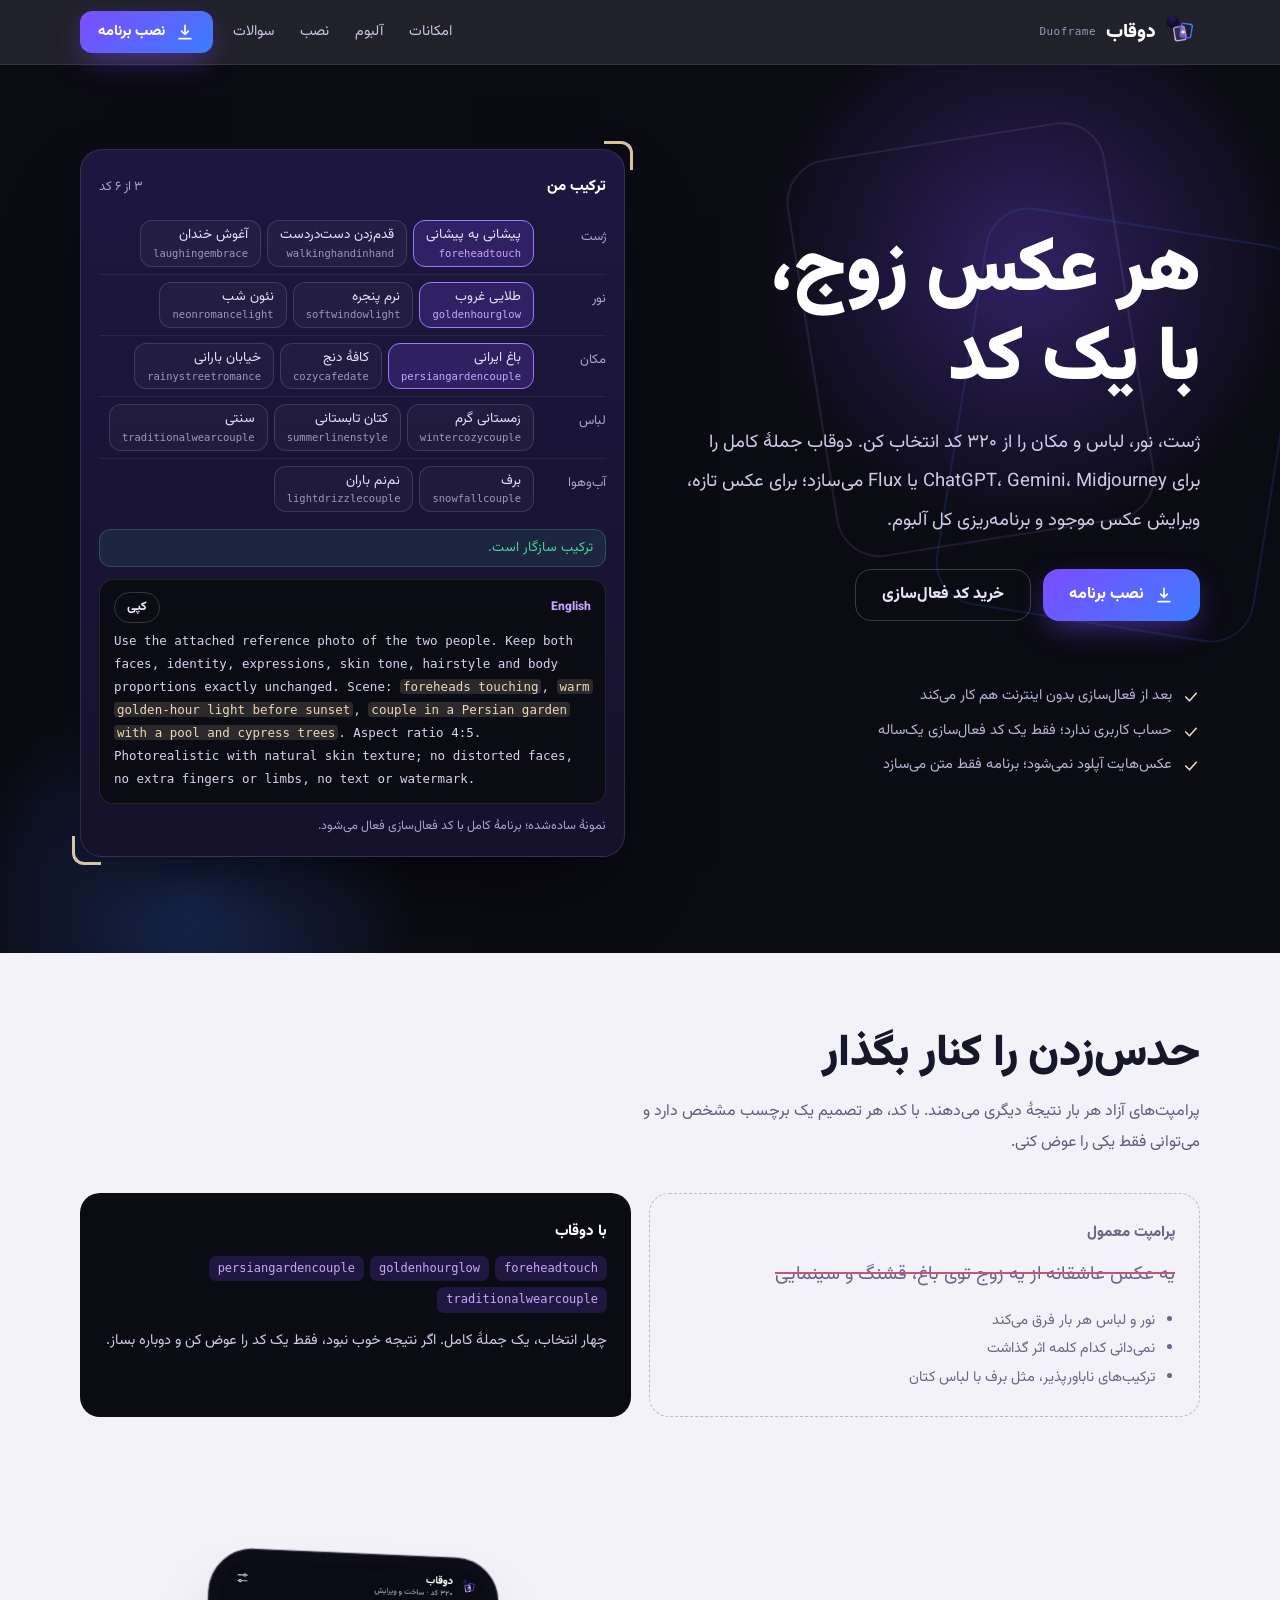
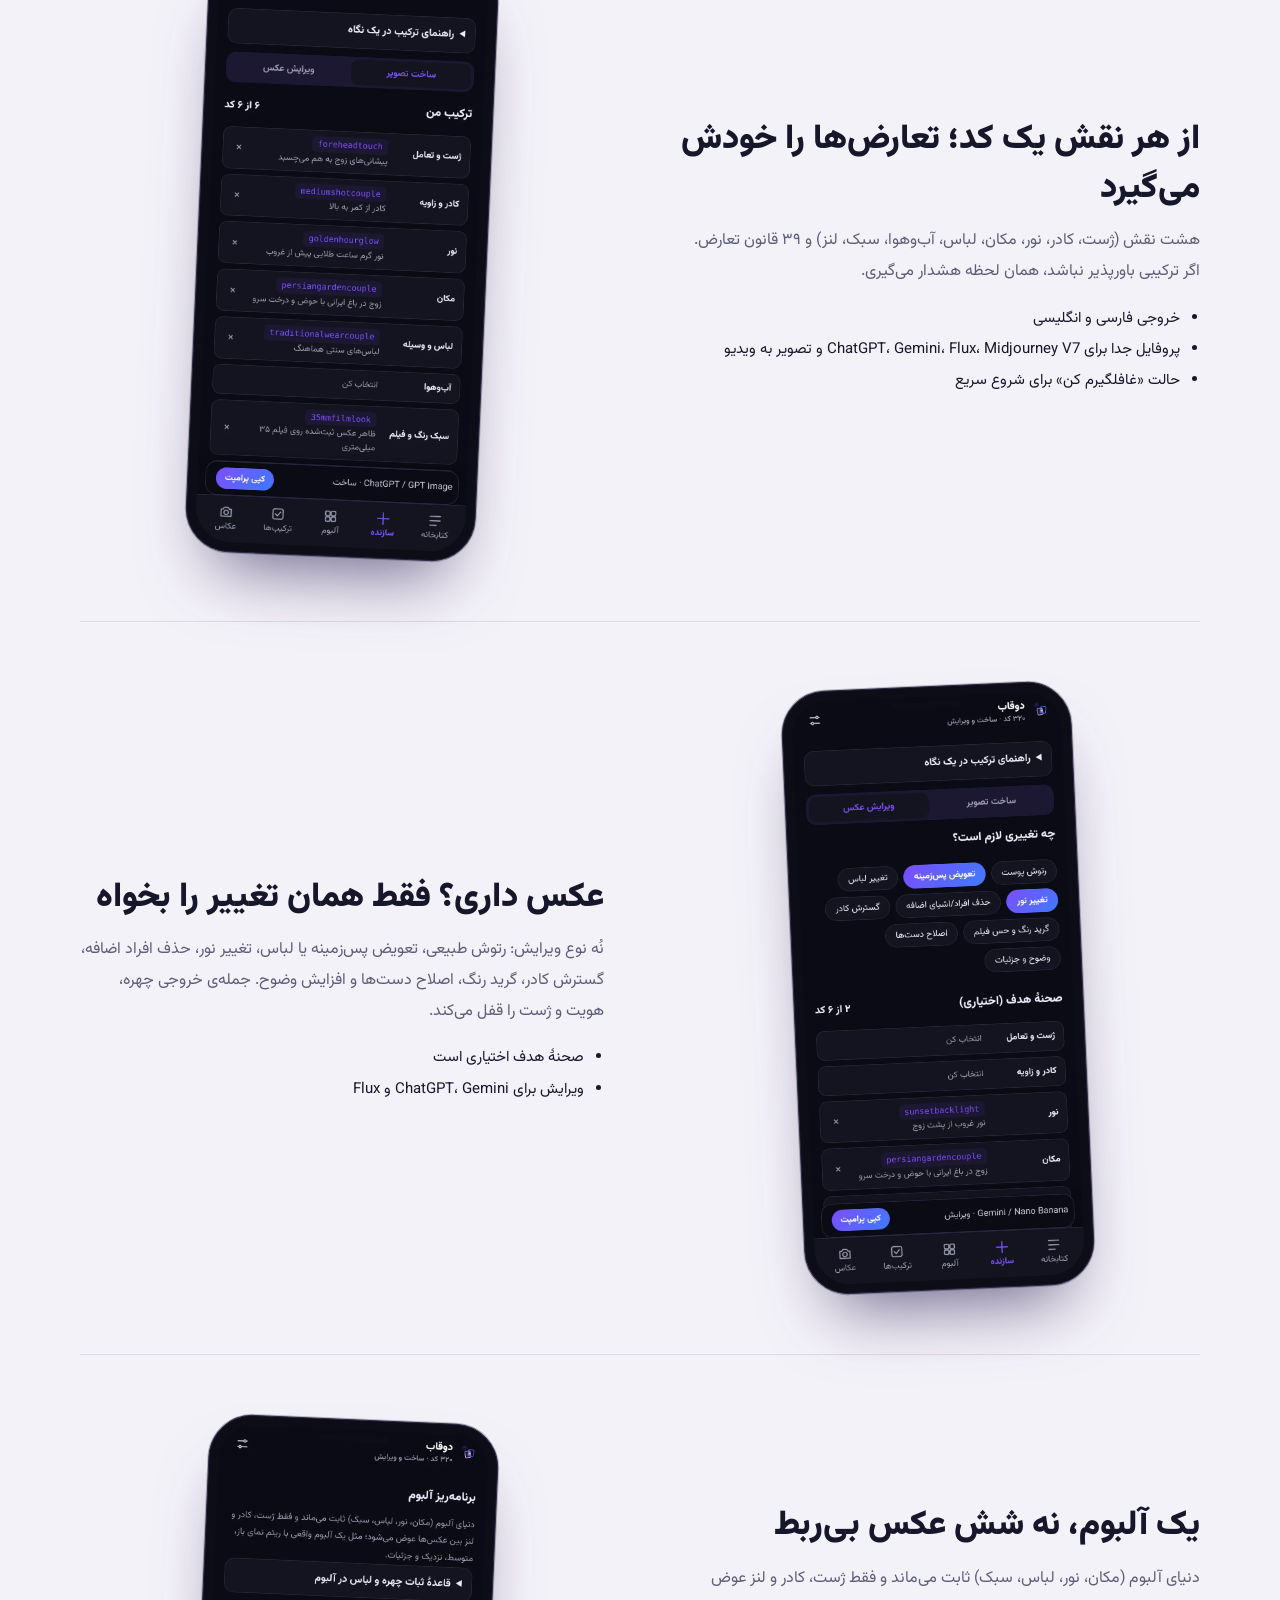
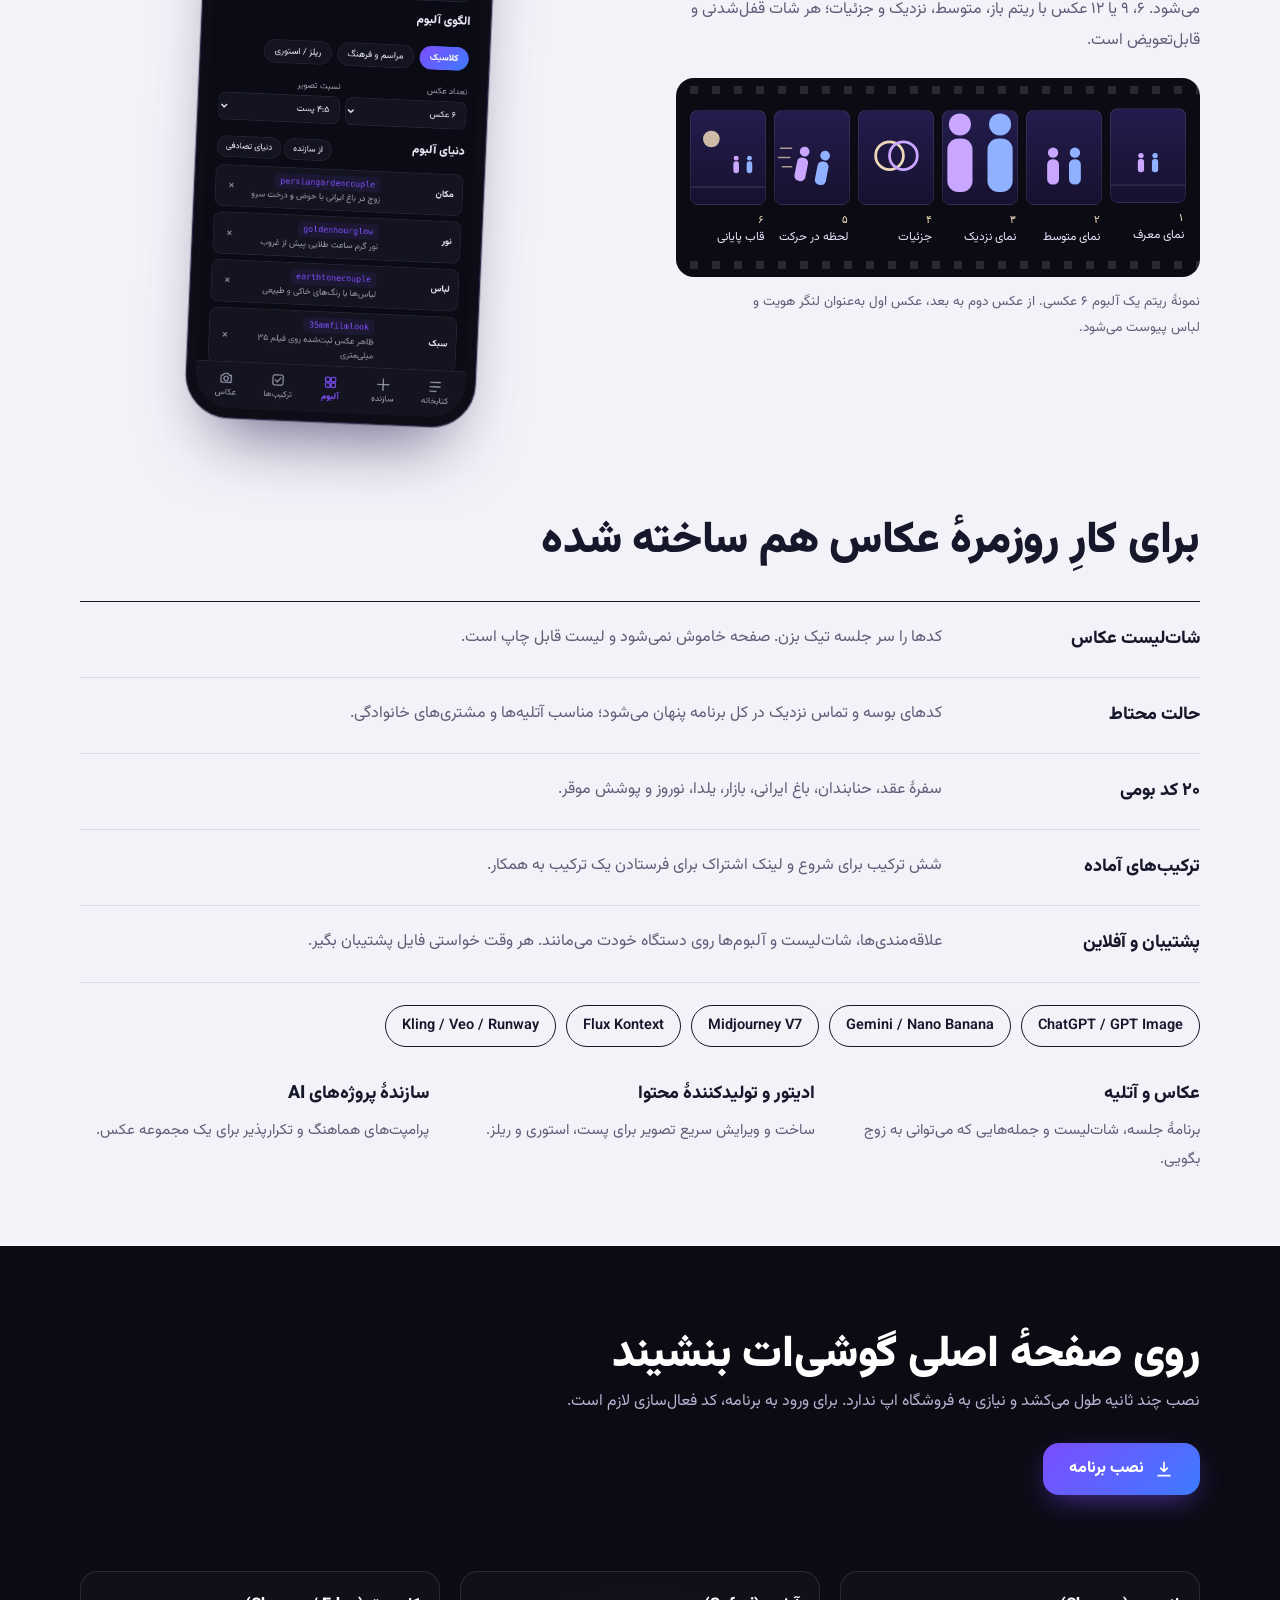
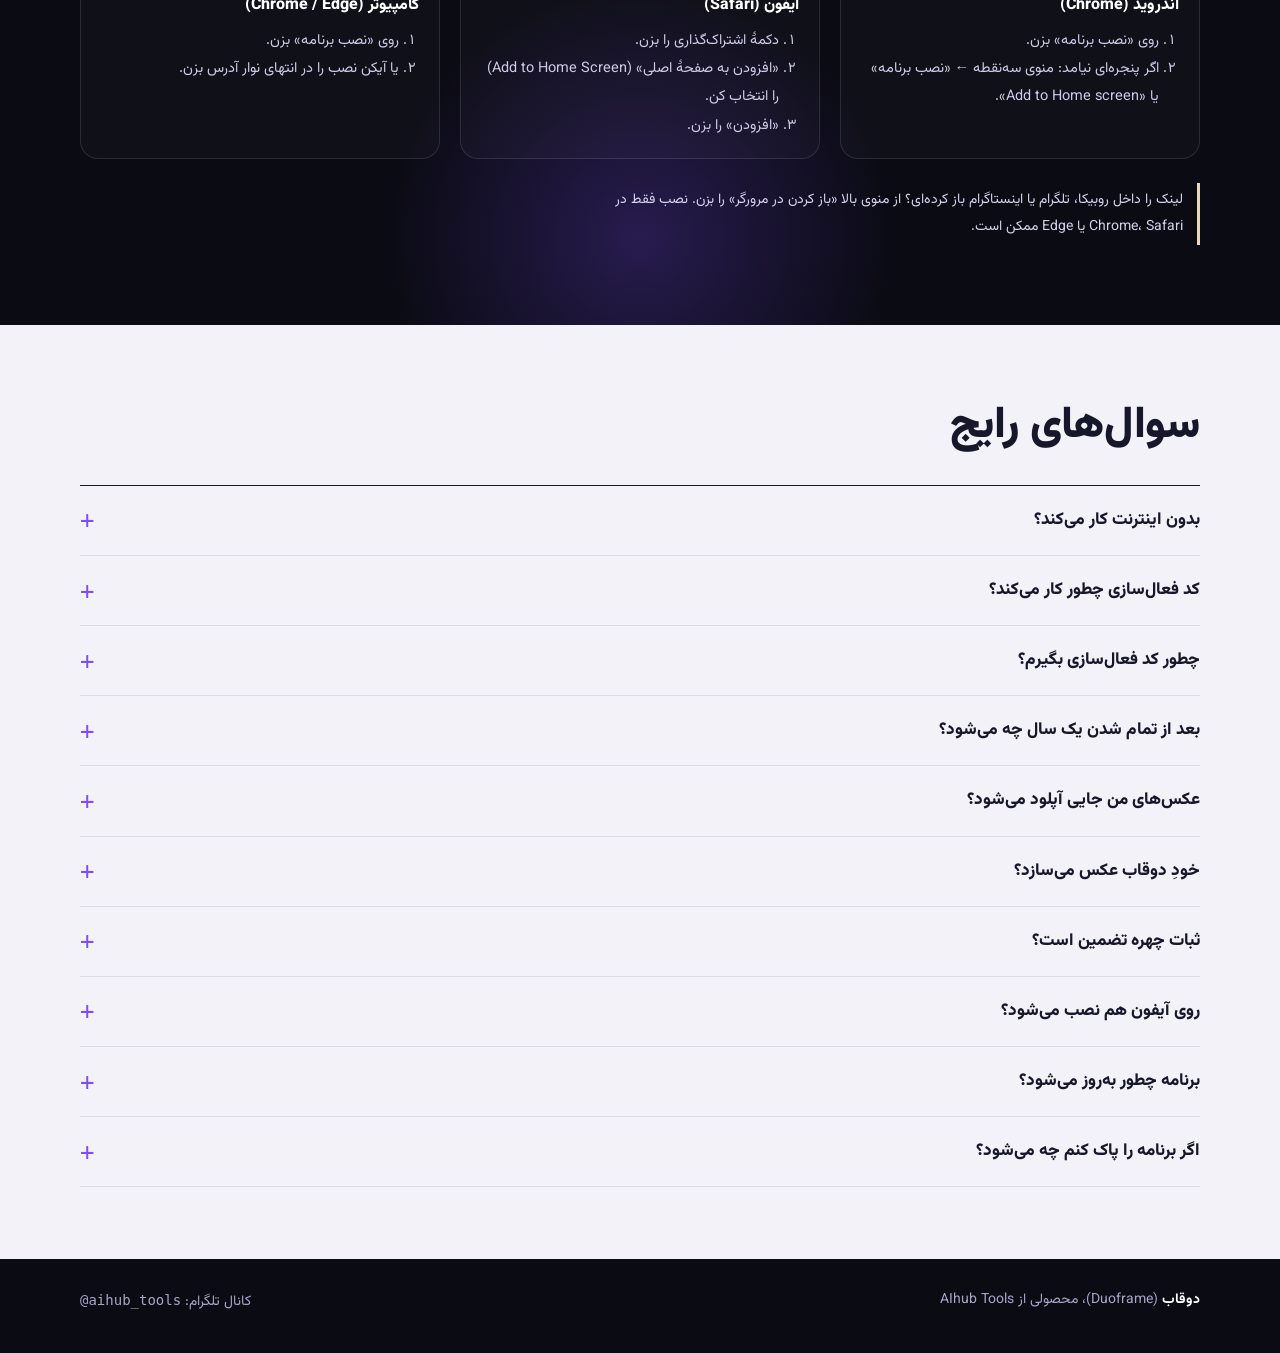
==== commit 6214d6db: "Update project" ====
--- a/index.html
+++ b/index.html
@@ -3,13 +3,13 @@
 <head>
 <meta charset="utf-8">
 <meta name="viewport" content="width=device-width,initial-scale=1,viewport-fit=cover">
-<title>دوقاب | کدساز عکس زوج</title>
-<meta name="description" content="۳۲۰ کد برای ساخت و ویرایش عکس زوج و برنامه‌ریزی آلبوم. ژست، نور، لباس و مکان را انتخاب کن؛ دوقاب جملهٔ کامل را برای ChatGPT، Gemini، Midjourney یا Flux می‌سازد.">
+<title>دوقاب | کدساز عکس عاشقانه</title>
+<meta name="description" content="۳۲۰ کد برای ساخت و ویرایش عکس عاشقانه و برنامه‌ریزی آلبوم. ژست، نور، لباس و مکان را انتخاب کن؛ دوقاب جملهٔ کامل را برای ChatGPT، Gemini، Midjourney یا Flux می‌سازد.">
 <meta name="theme-color" content="#0B0B14">
 <meta name="color-scheme" content="dark light">
 <meta property="og:type" content="website">
-<meta property="og:title" content="دوقاب | کدساز عکس زوج">
-<meta property="og:description" content="۳۲۰ کد برای ساخت و ویرایش عکس زوج و برنامه‌ریزی آلبوم؛ فارسی و آفلاین.">
+<meta property="og:title" content="دوقاب | کدساز عکس عاشقانه">
+<meta property="og:description" content="۳۲۰ کد برای ساخت و ویرایش عکس عاشقانه و برنامه‌ریزی آلبوم؛ فارسی و آفلاین.">
 <meta property="og:image" content="og.png">
 <meta property="og:locale" content="fa_IR">
 <meta name="twitter:card" content="summary_large_image">
@@ -229,12 +229,12 @@
    <p class="lead">ژست، نور، لباس و مکان را از ۳۲۰ کد انتخاب کن. دوقاب جملهٔ کامل را برای ChatGPT، Gemini، Midjourney یا Flux می‌سازد؛ برای عکس تازه، ویرایش عکس موجود و برنامه‌ریزی کل آلبوم.</p>
    <div class="cta-row">
     <a class="btn btn-main" href="app.html" data-install data-state="ready"><span class="on-ready"><svg viewBox="0 0 24 24"><path d="M12 4v11m0 0l-4-4m4 4l4-4M5 20h14"/></svg>نصب برنامه</span><span class="on-installed"><svg viewBox="0 0 24 24"><path d="M14 4h5v16h-5M10 8l4 4-4 4M14 12H4"/></svg>ورود به برنامه</span><span class="on-pending">در حال نصب…</span></a>
-    <a class="btn btn-ghost" href="https://t.me/aihub_tools" target="_blank" rel="noopener" data-buy>خرید لایسنس</a>
+    <a class="btn btn-ghost" href="https://t.me/aihub_tools" target="_blank" rel="noopener" data-buy>خرید کد فعال‌سازی</a>
    </div>
    <p class="state-note" data-note aria-live="polite"></p>
    <ul class="facts">
     <li><svg viewBox="0 0 24 24"><path d="M5 12l5 5 9-10"/></svg>بعد از فعال‌سازی بدون اینترنت هم کار می‌کند</li>
-    <li><svg viewBox="0 0 24 24"><path d="M5 12l5 5 9-10"/></svg>حساب کاربری ندارد؛ فقط یک کد لایسنس یک‌ساله</li>
+    <li><svg viewBox="0 0 24 24"><path d="M5 12l5 5 9-10"/></svg>حساب کاربری ندارد؛ فقط یک کد فعال‌سازی یک‌ساله</li>
     <li><svg viewBox="0 0 24 24"><path d="M5 12l5 5 9-10"/></svg>عکس‌هایت آپلود نمی‌شود؛ برنامه فقط متن می‌سازد</li>
    </ul>
   </div>
@@ -244,7 +244,7 @@
    <div id="rows"></div>
    <div id="msg"></div>
    <div class="sentence"><div class="lb"><span>English</span><button class="copy" id="copy" type="button">کپی</button></div><p id="out"></p></div>
-   <p class="demo-note">نمونهٔ ساده‌شده؛ برنامهٔ کامل با کد لایسنس فعال می‌شود.</p>
+   <p class="demo-note">نمونهٔ ساده‌شده؛ برنامهٔ کامل با کد فعال‌سازی فعال می‌شود.</p>
   </div>
  </div>
 </section>
@@ -314,7 +314,7 @@
 <section class="install" id="install">
  <div class="wrap">
   <h2>روی صفحهٔ اصلی گوشی‌ات بنشیند</h2>
-  <p class="sub">نصب چند ثانیه طول می‌کشد و نیازی به فروشگاه اپ ندارد. برای ورود به برنامه، کد لایسنس لازم است.</p>
+  <p class="sub">نصب چند ثانیه طول می‌کشد و نیازی به فروشگاه اپ ندارد. برای ورود به برنامه، کد فعال‌سازی لازم است.</p>
   <div class="cta-row" style="margin-top:26px">
    <a class="btn btn-main" href="app.html" data-install data-state="ready"><span class="on-ready"><svg viewBox="0 0 24 24"><path d="M12 4v11m0 0l-4-4m4 4l4-4M5 20h14"/></svg>نصب برنامه</span><span class="on-installed"><svg viewBox="0 0 24 24"><path d="M14 4h5v16h-5M10 8l4 4-4 4M14 12H4"/></svg>ورود به برنامه</span><span class="on-pending">در حال نصب…</span></a>
   </div>
@@ -332,9 +332,9 @@
  <div class="wrap">
   <h2>سوال‌های رایج</h2>
   <div class="faq">
-   <details><summary>بدون اینترنت کار می‌کند؟</summary><p>بعد از فعال‌سازی، بله. فعال‌سازی بار اول و تأیید دوره‌ای لایسنس (هر ۷ روز، در صورت اتصال) به اینترنت نیاز دارند؛ قطعی اینترنت برنامه را قفل نمی‌کند.</p></details>
-   <details><summary>لایسنس چطور کار می‌کند؟</summary><p>هر کد یک‌ساله است و روی حداکثر ۳ دستگاه فعال می‌شود. فعال‌سازی بار اول آنلاین است؛ اگر اتصال برقرار نشد، VPN را روشن کن. اگر اصلاً به سرور وصل نمی‌شوی، از «فعال‌سازی دستی» استفاده کن: کد دستگاهت را برای پشتیبانی می‌فرستی و کد مخصوص همان دستگاه را می‌گیری.</p></details>
-   <details><summary>چطور لایسنس بگیرم؟</summary><p>از طریق پشتیبانی در تلگرام: <a href="https://t.me/aihub_tools" target="_blank" rel="noopener" class="ltr">@aihub_tools</a>. بعد از دریافت کد، برنامه را نصب کن و در صفحهٔ فعال‌سازی وارد کن.</p></details>
+   <details><summary>بدون اینترنت کار می‌کند؟</summary><p>بعد از فعال‌سازی، بله. فعال‌سازی بار اول و تأیید دوره‌ای کد (هر ۷ روز، در صورت اتصال) به اینترنت نیاز دارند؛ قطعی اینترنت برنامه را قفل نمی‌کند.</p></details>
+   <details><summary>کد فعال‌سازی چطور کار می‌کند؟</summary><p>هر کد یک‌ساله است و روی حداکثر ۳ دستگاه فعال می‌شود. فعال‌سازی بار اول آنلاین است؛ اگر اتصال برقرار نشد، VPN را روشن کن. اگر اصلاً به سرور وصل نمی‌شوی، از «فعال‌سازی دستی» استفاده کن: کد دستگاهت را برای پشتیبانی می‌فرستی و کد مخصوص همان دستگاه را می‌گیری.</p></details>
+   <details><summary>چطور کد فعال‌سازی بگیرم؟</summary><p>از طریق پشتیبانی در تلگرام: <a href="https://t.me/aihub_tools" target="_blank" rel="noopener" class="ltr">@aihub_tools</a>. بعد از دریافت کد، برنامه را نصب کن و در صفحهٔ فعال‌سازی وارد کن.</p></details>
    <details><summary>بعد از تمام شدن یک سال چه می‌شود؟</summary><p>برنامه قفل می‌شود، ولی دکمهٔ دانلود پشتیبان همیشه آزاد است و اطلاعاتت پاک نمی‌شود. با تمدید از پشتیبانی، دوباره فعال می‌کنی.</p></details>
    <details><summary>عکس‌های من جایی آپلود می‌شود؟</summary><p>نه. دوقاب اصلاً عکس نمی‌گیرد. فقط متن می‌سازد و فهرست‌هایت را روی دستگاه خودت ذخیره می‌کند. عکس مرجع را خودت در ابزار AI پیوست می‌کنی.</p></details>
    <details><summary>خودِ دوقاب عکس می‌سازد؟</summary><p>نه. جملهٔ آماده می‌دهد تا در ابزار دلخواهت بچسبانی. هزینهٔ ساخت تصویر با همان ابزار است.</p></details>
@@ -420,7 +420,7 @@
 const get=()=>{try{return localStorage.getItem(KEY)==="1"}catch(e){return false}};
 const set=v=>{try{v?localStorage.setItem(KEY,"1"):localStorage.removeItem(KEY)}catch(e){}};
 function setState(st){state=st;btns.forEach(b=>b.dataset.state=st);
- const msg=st==="installed"?`دوقاب روی دستگاهت نصب است؛ برای ورود، کد لایسنس را وارد کن. <a href="#" data-reset>نصب نیست؟</a>`:st==="pending"?"نصب شروع شد، چند ثانیه صبر کن.":"";
+ const msg=st==="installed"?`دوقاب روی دستگاهت نصب است؛ برای ورود، کد فعال‌سازی را وارد کن. <a href="#" data-reset>نصب نیست؟</a>`:st==="pending"?"نصب شروع شد، چند ثانیه صبر کن.":"";
  notes.forEach(n=>n.innerHTML=msg)}
 document.addEventListener("click",e=>{const r=e.target.closest("[data-reset]");if(!r)return;e.preventDefault();set(false);setState("ready")});
 const STEPS={
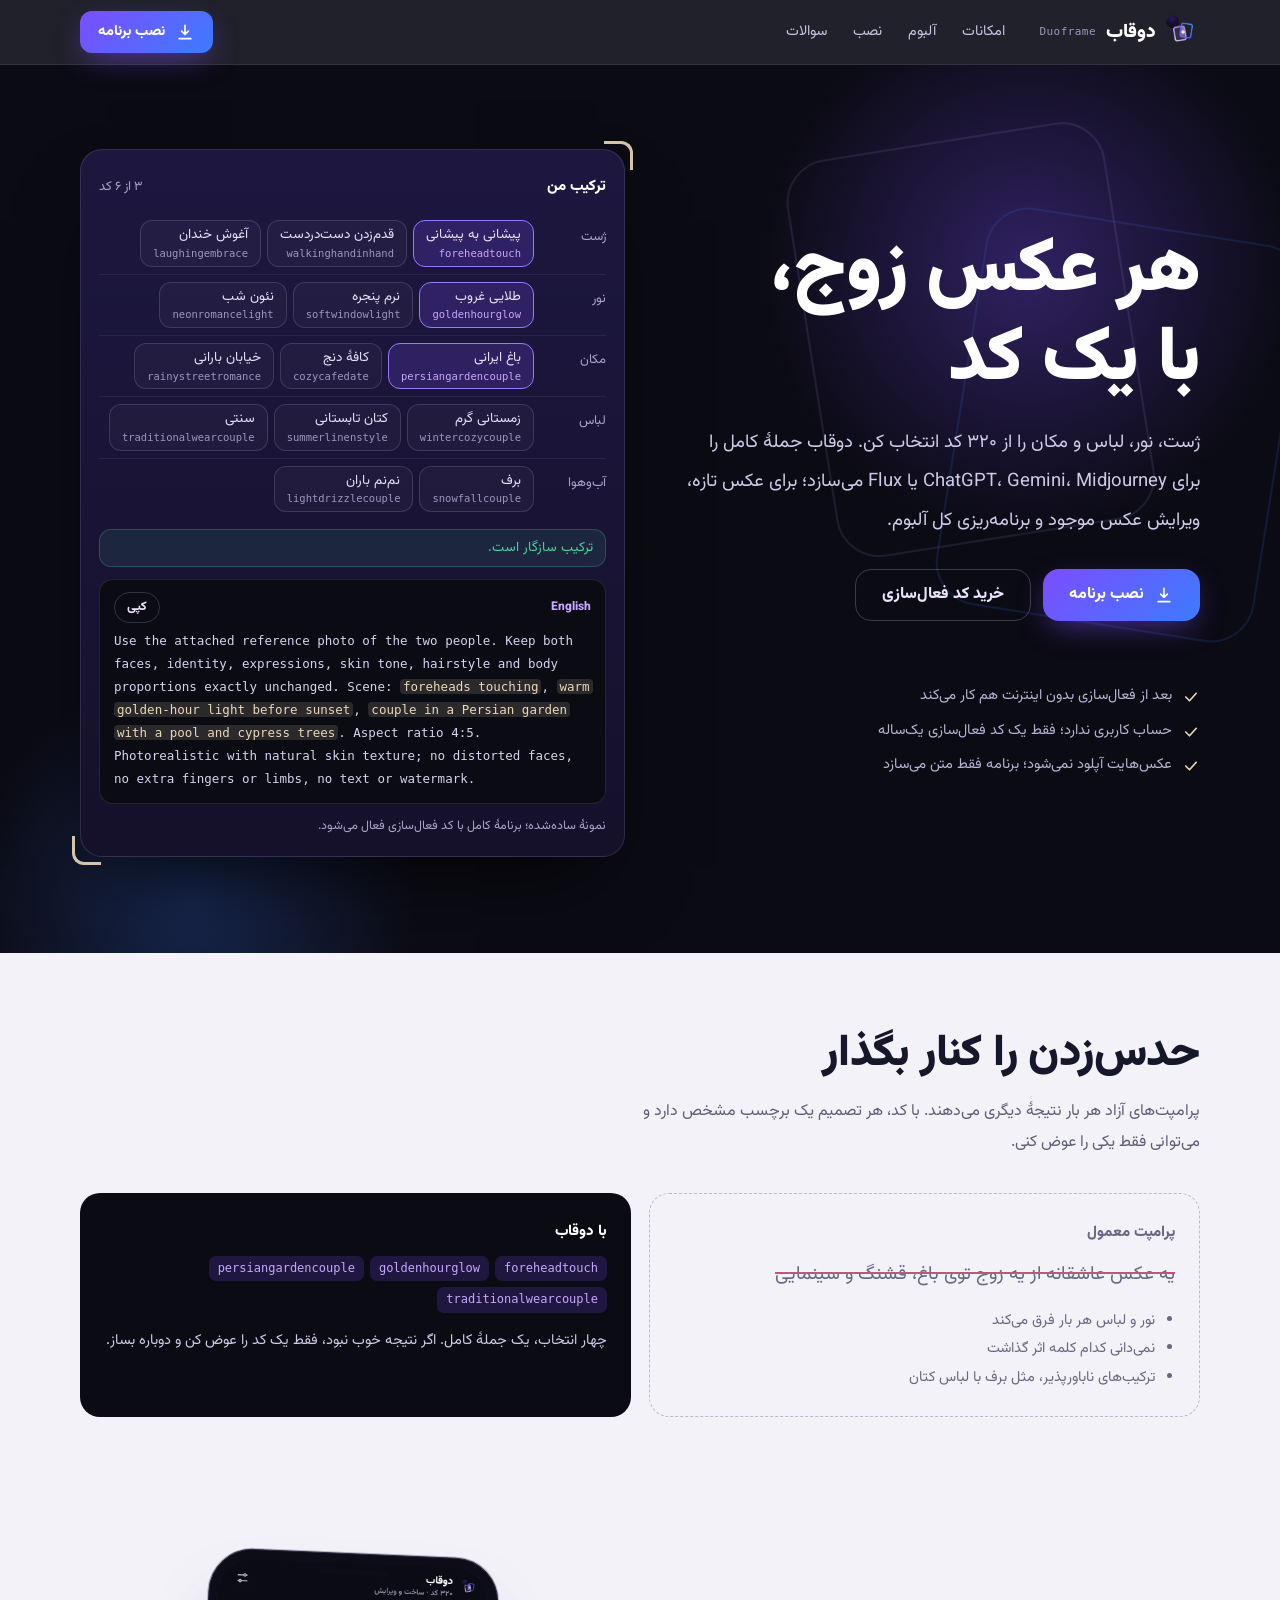
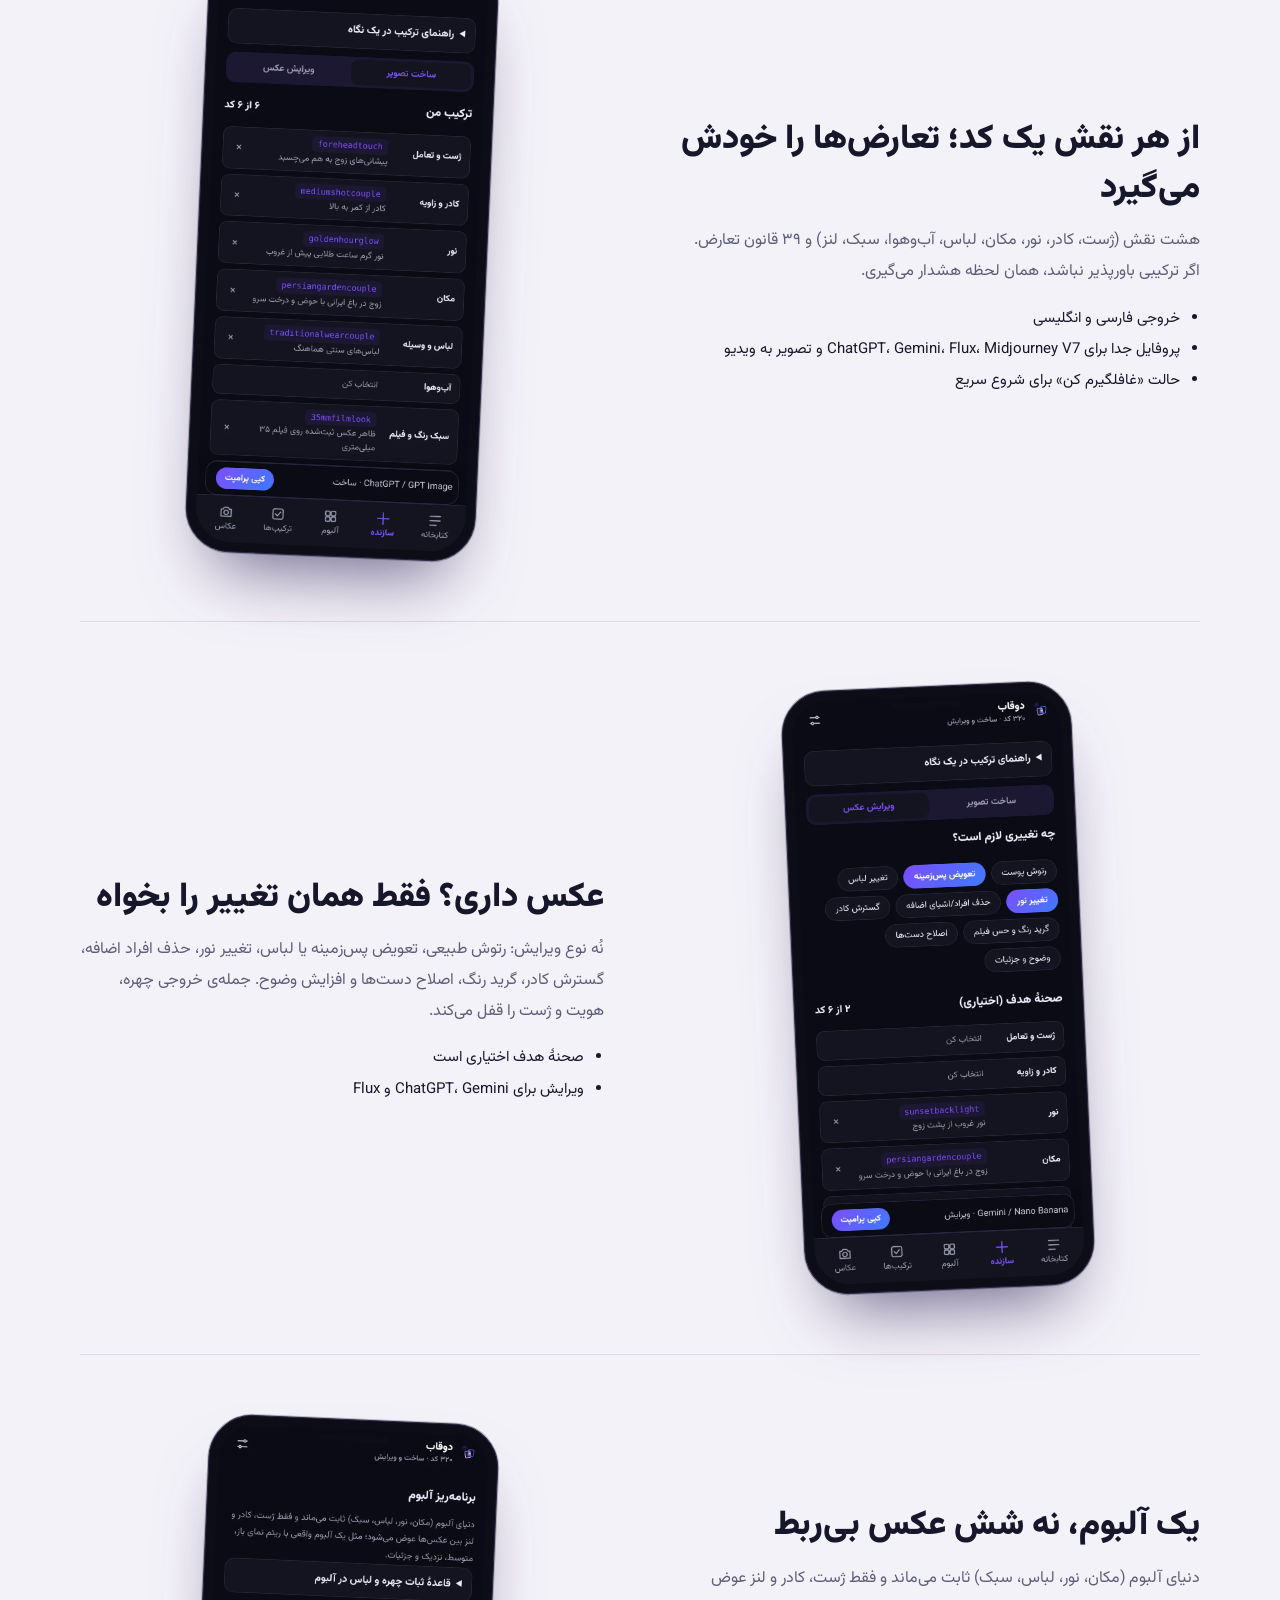
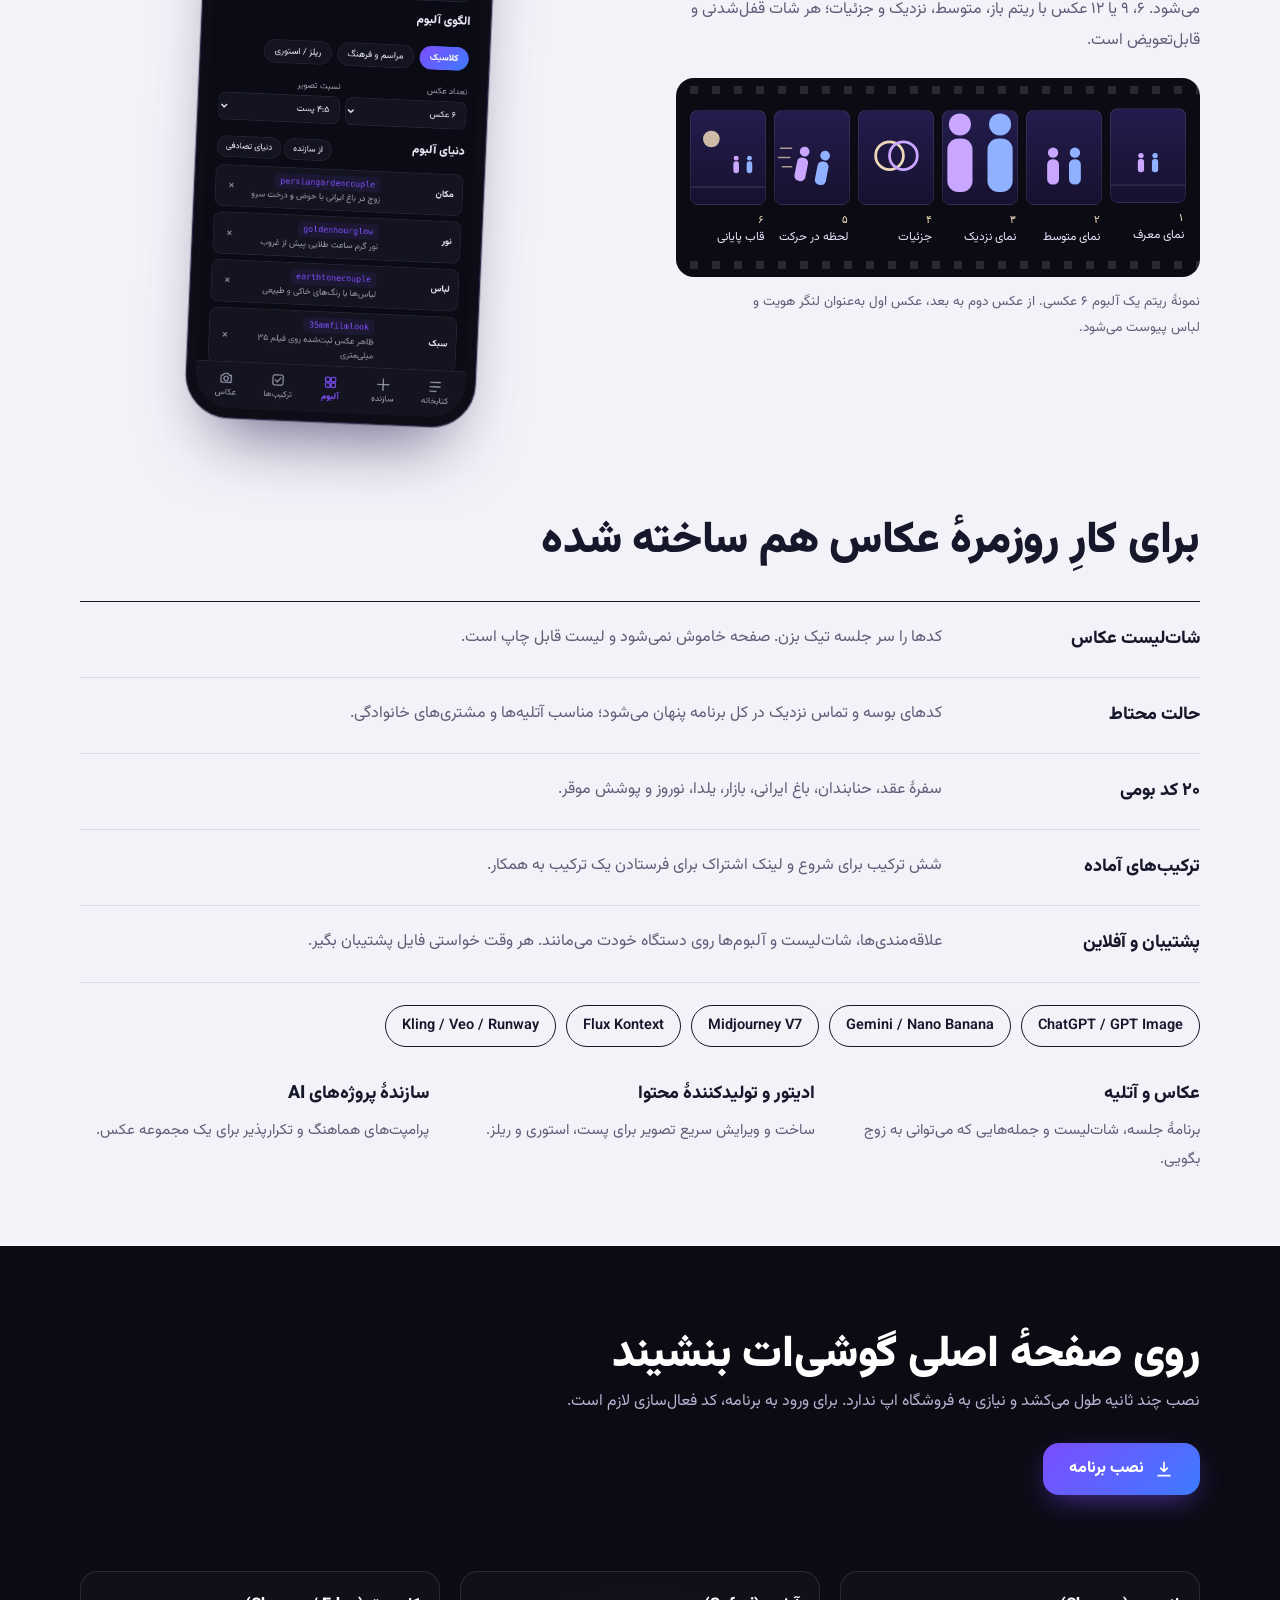
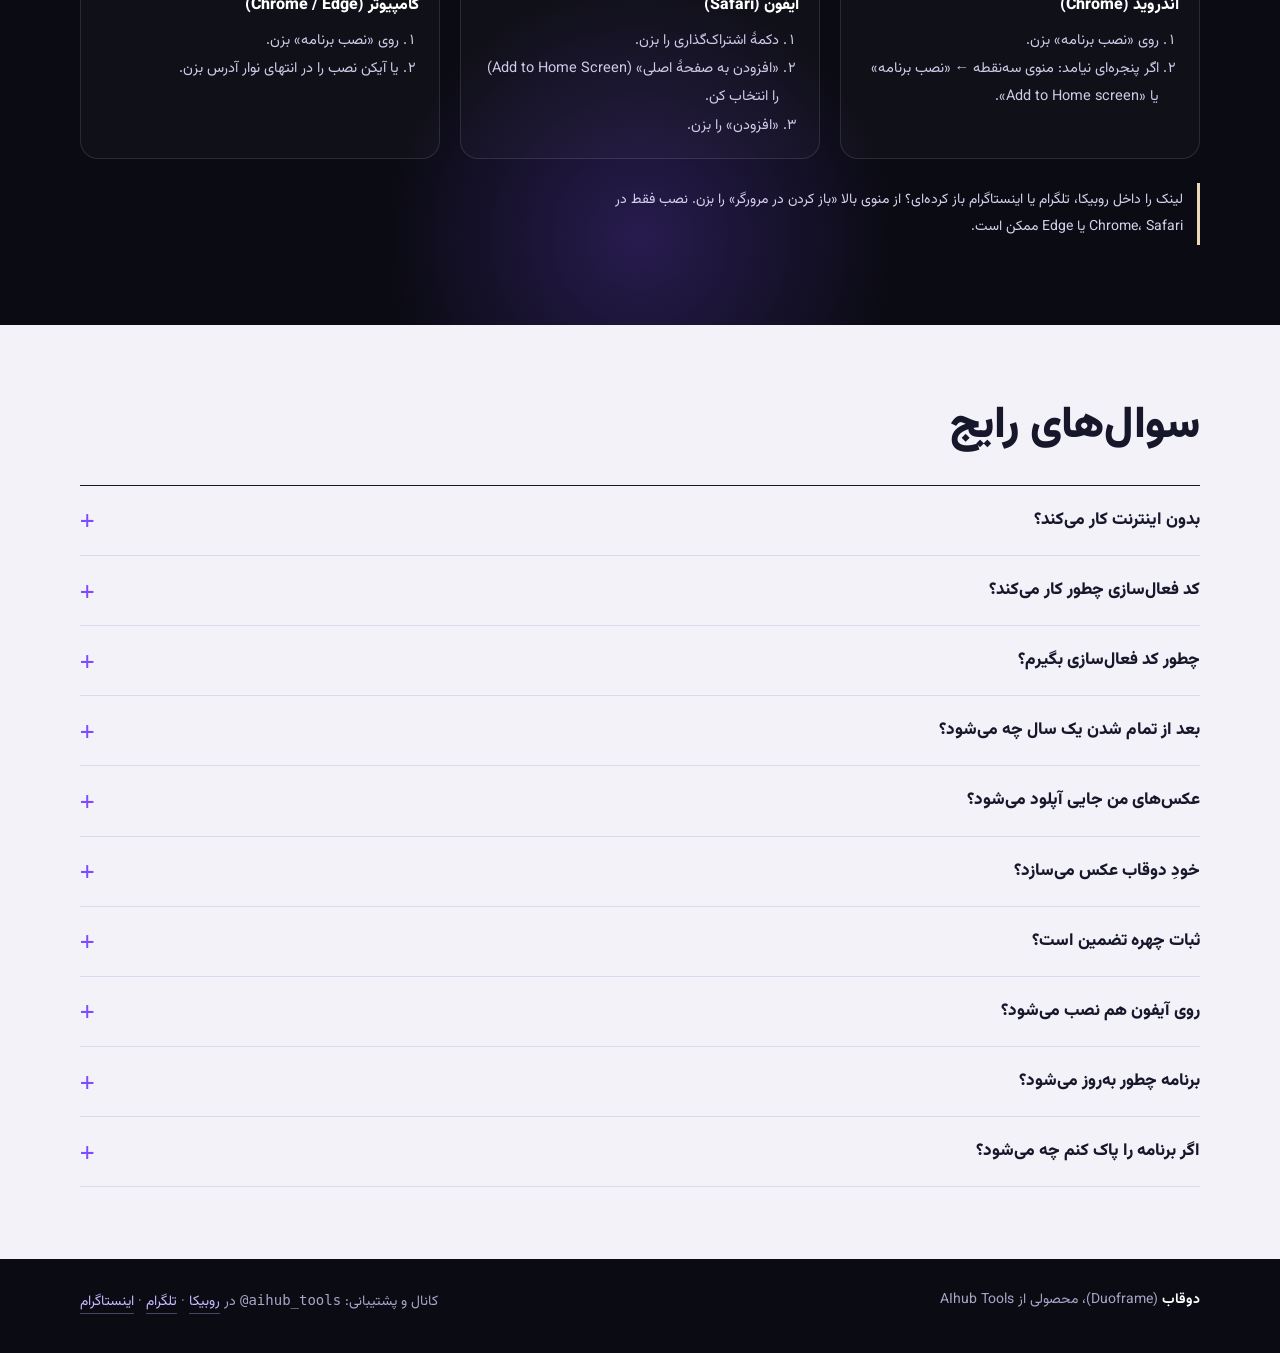
==== commit 54498d7f: "Update project" ====
--- a/index.html
+++ b/index.html
@@ -69,7 +69,7 @@
 .top nav{display:none;gap:26px;font-size:14.5px}
 .top nav a{color:#C7C2E0;text-decoration:none}
 .top nav a:hover{color:#fff}
-@media(min-width:860px){.top nav{display:flex}}
+@media(min-width:860px){.top nav{display:flex;margin-inline-end:auto}.brand{margin-inline-end:14px}}
 
 /* ---------- هیرو ---------- */
 .hero{background:var(--ink);color:#fff;position:relative;overflow:hidden;isolation:isolate}
@@ -196,7 +196,19 @@
 footer{background:var(--ink);color:#A9A4C8;font-size:14px}
 footer .wrap{display:flex;flex-wrap:wrap;gap:12px 28px;justify-content:space-between;padding-block:28px 36px}
 footer b{color:#fff}
-
+footer a{color:#C9B8FF;text-decoration:none;border-bottom:1px solid #C9B8FF55}
+footer a:hover{color:#fff}
+
+/* ---------- پنجرهٔ دریافت کد ---------- */
+#buy .buy-sub{margin-top:6px;font-size:14.5px;color:#CFCAE8;line-height:1.9}
+.buy-list{display:grid;grid-template-columns:repeat(3,1fr);gap:10px;margin:16px 0}
+.buy-list a{display:flex;flex-direction:column;align-items:center;gap:4px;padding:14px 4px;border:1px solid #ffffff22;border-radius:16px;background:#ffffff08;color:#fff;text-decoration:none;font-size:14px}
+.buy-list a:hover,.buy-list a:focus-visible{border-color:#9B78FF;background:#7C4DFF22;outline:none}
+.buy-list svg{width:26px;height:26px;fill:none;stroke:#C9A6FF;stroke-width:1.8;stroke-linecap:round;stroke-linejoin:round}
+.buy-list small{font-size:10.5px;color:#9C97BD}
+.buy-msg{font-size:13.5px;color:#B7B2D2;line-height:2;margin-bottom:14px}
+.buy-msg span{color:#fff}
+.buy-msg button{border:1px solid #ffffff2a;border-radius:99px;padding:0 12px;font-size:12.5px;color:#E7E2F8;margin-inline-start:6px}
 /* ---------- پنجرهٔ راهنمای نصب ---------- */
 dialog{border:0;border-radius:22px;padding:0;max-width:min(460px,92vw);width:100%;background:var(--ink);color:#fff;margin:auto}
 dialog::backdrop{background:#000a}
@@ -229,7 +241,7 @@
    <p class="lead">ژست، نور، لباس و مکان را از ۳۲۰ کد انتخاب کن. دوقاب جملهٔ کامل را برای ChatGPT، Gemini، Midjourney یا Flux می‌سازد؛ برای عکس تازه، ویرایش عکس موجود و برنامه‌ریزی کل آلبوم.</p>
    <div class="cta-row">
     <a class="btn btn-main" href="app.html" data-install data-state="ready"><span class="on-ready"><svg viewBox="0 0 24 24"><path d="M12 4v11m0 0l-4-4m4 4l4-4M5 20h14"/></svg>نصب برنامه</span><span class="on-installed"><svg viewBox="0 0 24 24"><path d="M14 4h5v16h-5M10 8l4 4-4 4M14 12H4"/></svg>ورود به برنامه</span><span class="on-pending">در حال نصب…</span></a>
-    <a class="btn btn-ghost" href="https://t.me/aihub_tools" target="_blank" rel="noopener" data-buy>خرید کد فعال‌سازی</a>
+    <a class="btn btn-ghost" href="https://t.me/aihub_tools" data-buy>خرید کد فعال‌سازی</a>
    </div>
    <p class="state-note" data-note aria-live="polite"></p>
    <ul class="facts">
@@ -334,7 +346,7 @@
   <div class="faq">
    <details><summary>بدون اینترنت کار می‌کند؟</summary><p>بعد از فعال‌سازی، بله. فعال‌سازی بار اول و تأیید دوره‌ای کد (هر ۷ روز، در صورت اتصال) به اینترنت نیاز دارند؛ قطعی اینترنت برنامه را قفل نمی‌کند.</p></details>
    <details><summary>کد فعال‌سازی چطور کار می‌کند؟</summary><p>هر کد یک‌ساله است و روی حداکثر ۳ دستگاه فعال می‌شود. فعال‌سازی بار اول آنلاین است؛ اگر اتصال برقرار نشد، VPN را روشن کن. اگر اصلاً به سرور وصل نمی‌شوی، از «فعال‌سازی دستی» استفاده کن: کد دستگاهت را برای پشتیبانی می‌فرستی و کد مخصوص همان دستگاه را می‌گیری.</p></details>
-   <details><summary>چطور کد فعال‌سازی بگیرم؟</summary><p>از طریق پشتیبانی در تلگرام: <a href="https://t.me/aihub_tools" target="_blank" rel="noopener" class="ltr">@aihub_tools</a>. بعد از دریافت کد، برنامه را نصب کن و در صفحهٔ فعال‌سازی وارد کن.</p></details>
+   <details><summary>چطور کد فعال‌سازی بگیرم؟</summary><p>از طریق پشتیبانی در روبیکا، تلگرام و اینستاگرام: <a href="https://t.me/aihub_tools" data-buy class="ltr">@aihub_tools</a>. بعد از دریافت کد، برنامه را نصب کن و در صفحهٔ فعال‌سازی وارد کن.</p></details>
    <details><summary>بعد از تمام شدن یک سال چه می‌شود؟</summary><p>برنامه قفل می‌شود، ولی دکمهٔ دانلود پشتیبان همیشه آزاد است و اطلاعاتت پاک نمی‌شود. با تمدید از پشتیبانی، دوباره فعال می‌کنی.</p></details>
    <details><summary>عکس‌های من جایی آپلود می‌شود؟</summary><p>نه. دوقاب اصلاً عکس نمی‌گیرد. فقط متن می‌سازد و فهرست‌هایت را روی دستگاه خودت ذخیره می‌کند. عکس مرجع را خودت در ابزار AI پیوست می‌کنی.</p></details>
    <details><summary>خودِ دوقاب عکس می‌سازد؟</summary><p>نه. جملهٔ آماده می‌دهد تا در ابزار دلخواهت بچسبانی. هزینهٔ ساخت تصویر با همان ابزار است.</p></details>
@@ -347,13 +359,20 @@
 </section>
 </main>
 
-<footer><div class="wrap"><span><b>دوقاب</b> (Duoframe)، محصولی از AIhub Tools</span><span>کانال تلگرام: <span class="ltr">@aihub_tools</span></span></div></footer>
+<footer><div class="wrap"><span><b>دوقاب</b> (Duoframe)، محصولی از AIhub Tools</span><span>کانال و پشتیبانی: <span class="ltr">@aihub_tools</span> در <a href="https://rubika.ir/aihub_tools" target="_blank" rel="noopener">روبیکا</a> · <a href="https://t.me/aihub_tools" target="_blank" rel="noopener">تلگرام</a> · <a href="https://instagram.com/aihub_tools" target="_blank" rel="noopener">اینستاگرام</a></span></div></footer>
 
 <dialog id="how" aria-labelledby="how-t"><div class="in">
  <h3 id="how-t">نصب دوقاب</h3>
  <div class="tabs" role="group" aria-label="دستگاه"><button type="button" data-p="android">اندروید</button><button type="button" data-p="ios">آیفون</button><button type="button" data-p="desktop">کامپیوتر</button></div>
  <ol id="how-steps"></ol>
  <button class="btn btn-main btn-sm" type="button" id="how-x">متوجه شدم</button>
+</div></dialog>
+<dialog id="buy" aria-labelledby="buy-t"><div class="in">
+ <h3 id="buy-t">دریافت کد فعال‌سازی</h3>
+ <p class="buy-sub">از هر کدام از این سه پلتفرم که راحت‌تری، برای ما پیام بده. آیدی هر سه یکی است.</p>
+ <div class="buy-list"><a href="https://rubika.ir/aihub_tools" target="_blank" rel="noopener"><svg viewBox="0 0 24 24" aria-hidden="true"><circle cx="12" cy="12" r="8"/><path d="M9 9h4a2 2 0 010 4H9m3 0l3 3"/></svg><b>روبیکا</b><small class="ltr">@aihub_tools</small></a><a href="https://t.me/aihub_tools" target="_blank" rel="noopener"><svg viewBox="0 0 24 24" aria-hidden="true"><path d="M21 4L3 11l6 2 2 6 3-4 5 4z"/></svg><b>تلگرام</b><small class="ltr">@aihub_tools</small></a><a href="https://instagram.com/aihub_tools" target="_blank" rel="noopener"><svg viewBox="0 0 24 24" aria-hidden="true"><rect x="4" y="4" width="16" height="16" rx="5"/><circle cx="12" cy="12" r="3.6"/><circle cx="16.8" cy="7.2" r=".6"/></svg><b>اینستاگرام</b><small class="ltr">@aihub_tools</small></a></div>
+ <p class="buy-msg">متن پیشنهادی برای پیام:<br><span id="buy-txt">سلام، کد فعال‌سازی دوقاب را می‌خواهم.</span> <button type="button" id="buy-copy">کپی</button></p>
+ <button class="btn btn-main btn-sm" type="button" id="buy-x">بستن</button>
 </div></dialog>
 <div id="toast" role="status"></div>
 
@@ -430,6 +449,11 @@
 function showHow(p){$$("#how .tabs button").forEach(b=>b.setAttribute("aria-pressed",b.dataset.p===p));$("#how-steps").innerHTML=STEPS[p].map(t=>`<li>${t}</li>`).join("");const d=$("#how");if(!d.open)d.showModal()}
 $$("#how .tabs button").forEach(b=>b.onclick=()=>showHow(b.dataset.p));
 $("#how-x").onclick=()=>$("#how").close();
+const buyD=$("#buy");
+$$("[data-buy]").forEach(a=>a.addEventListener("click",e=>{e.preventDefault();buyD.showModal()}));
+$("#buy-x").onclick=()=>buyD.close();
+buyD.addEventListener("click",e=>{if(e.target===buyD)buyD.close()});
+$("#buy-copy").onclick=async()=>{const t=$("#buy-txt").textContent;try{await navigator.clipboard.writeText(t);toast("کپی شد")}catch(e){toast("دستی کپی کن")}};
 $("#how").addEventListener("click",e=>{if(e.target.id==="how")e.target.close()});
 const platform=()=>isIOS?"ios":/android/i.test(ua)?"android":"desktop";
 btns.forEach(b=>b.addEventListener("click",async e=>{
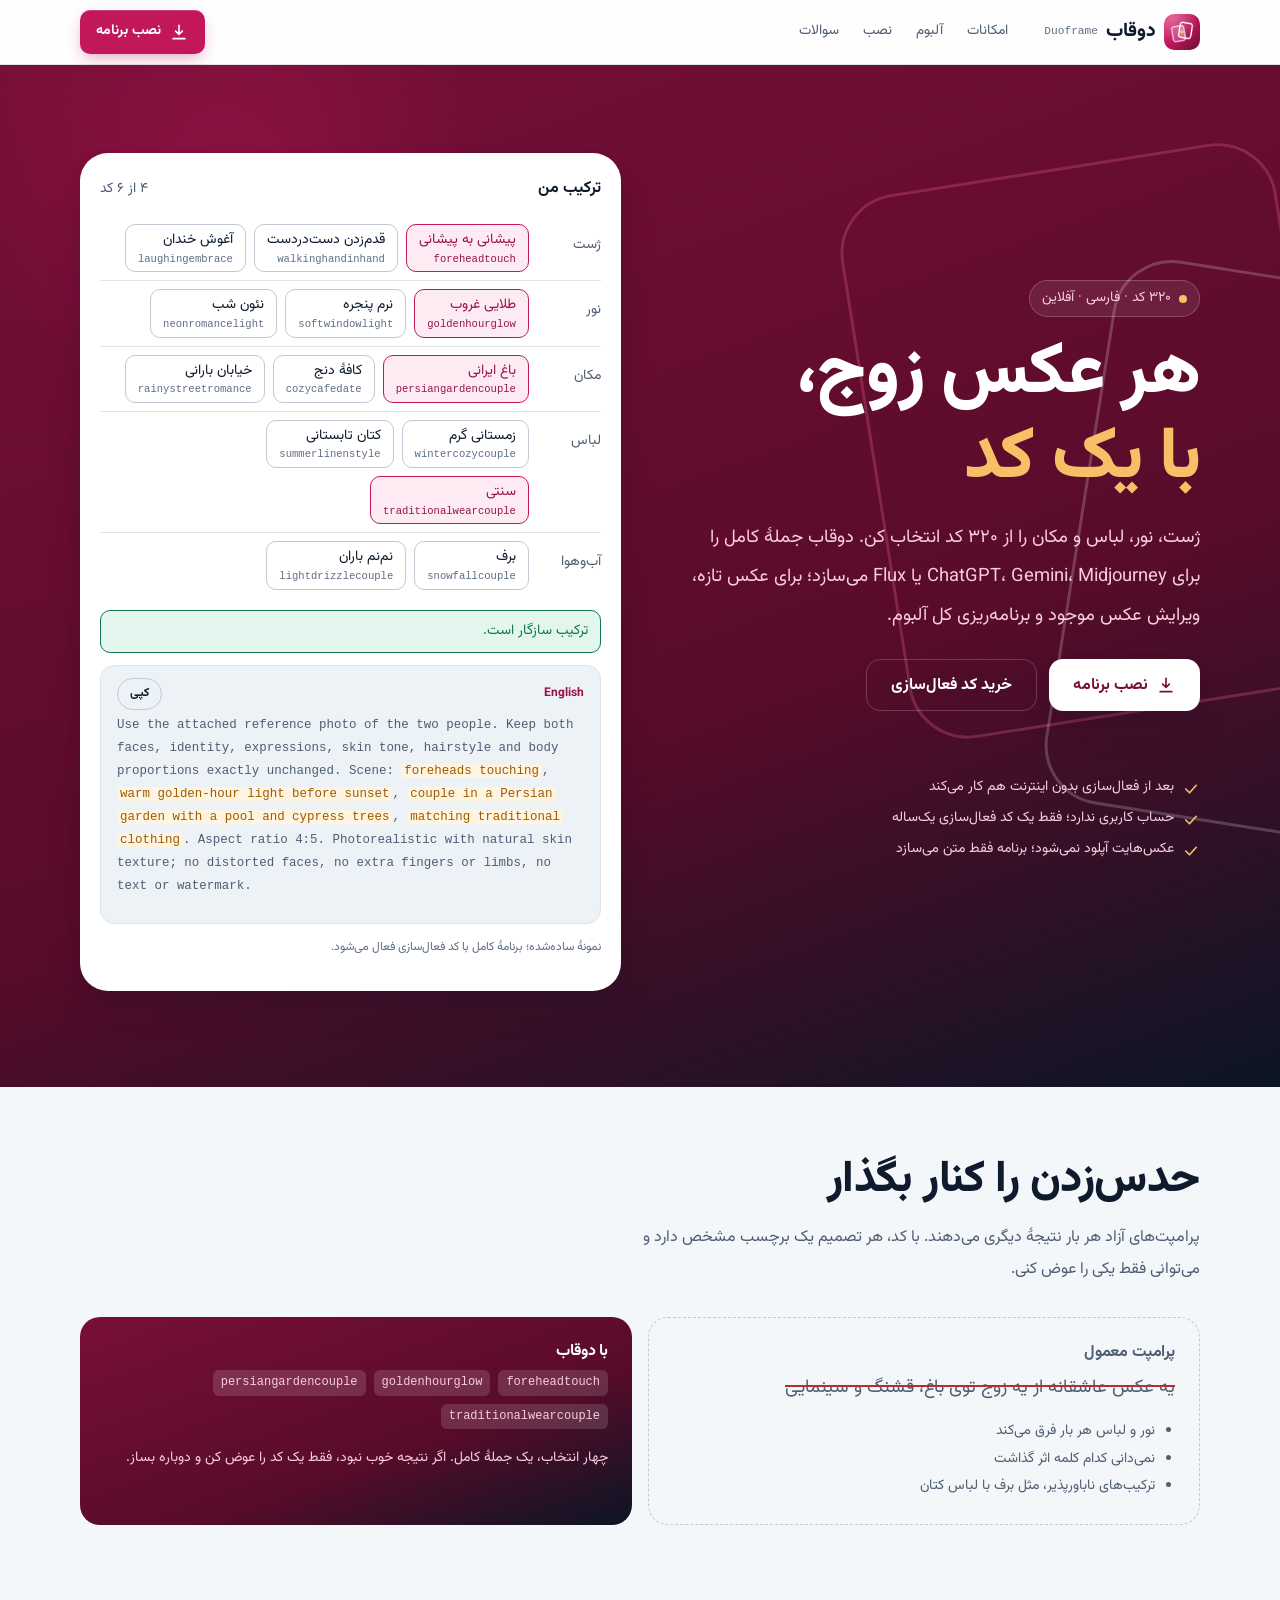
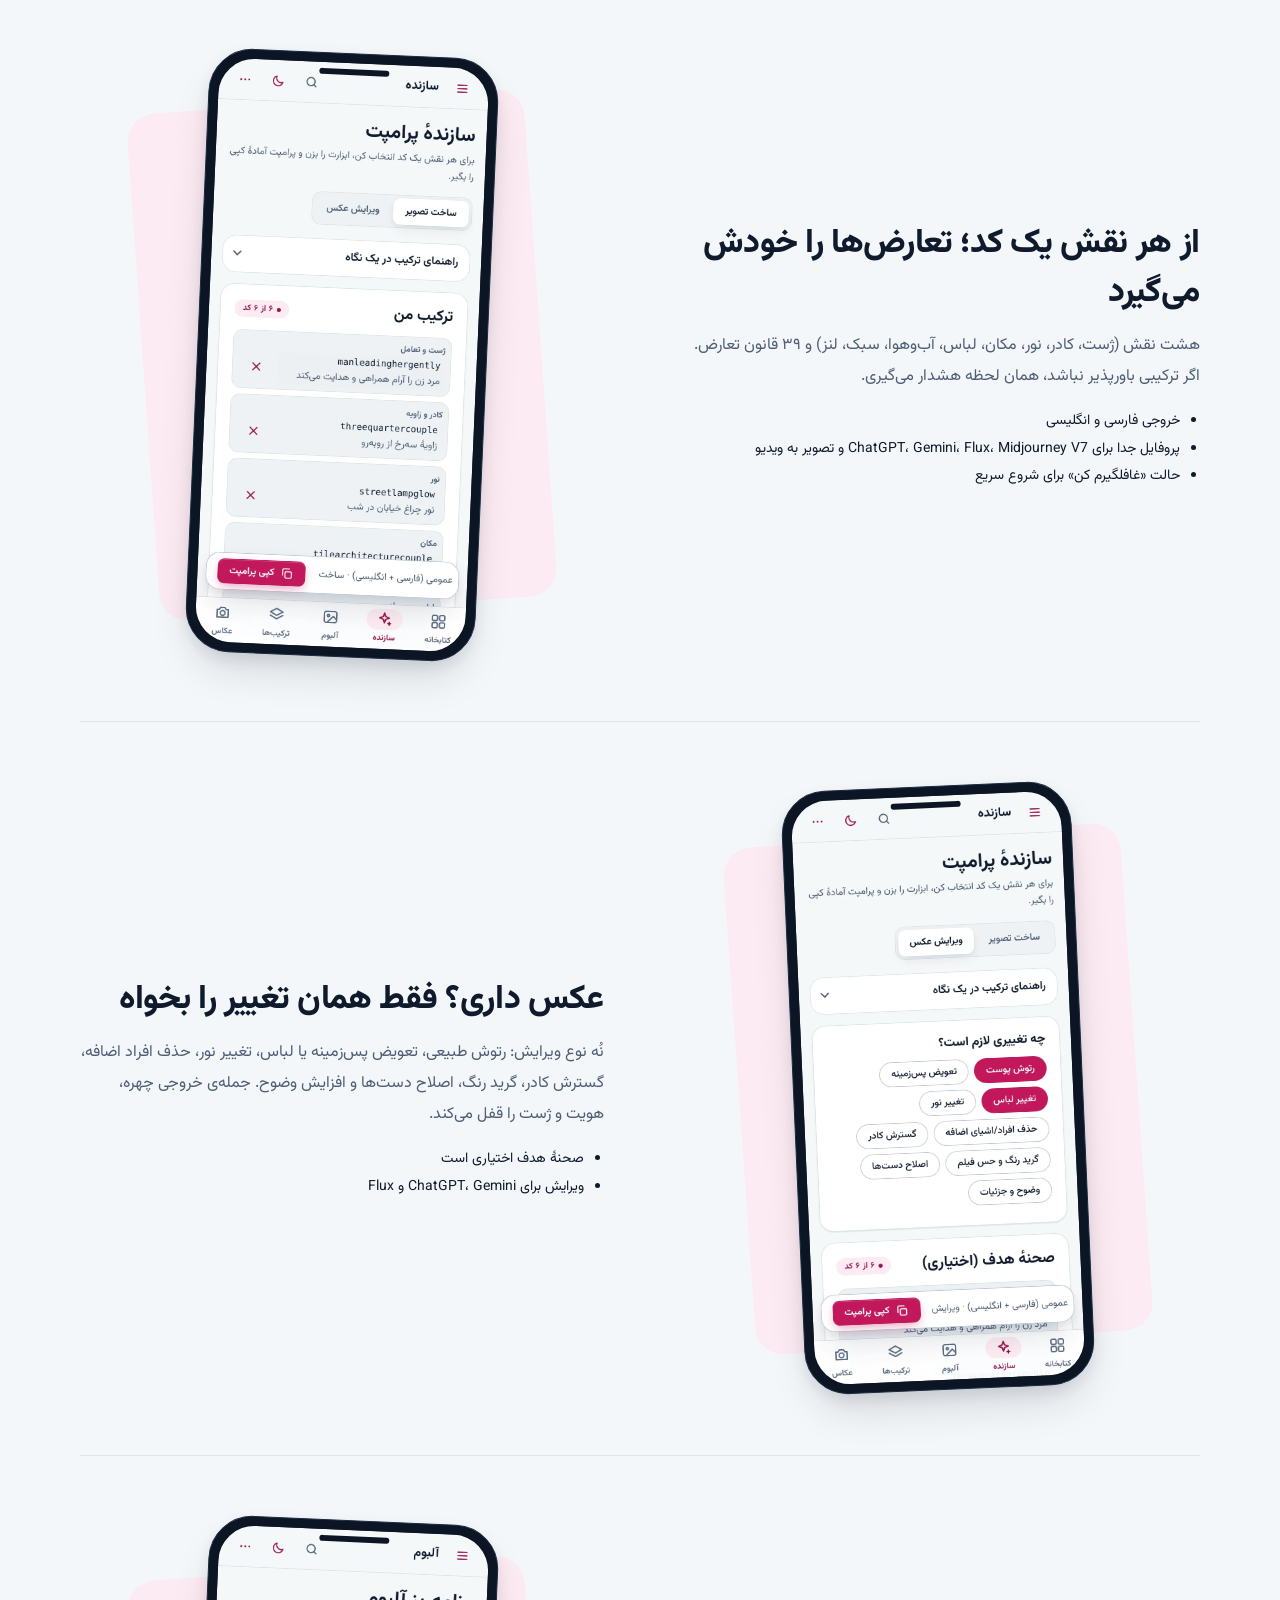
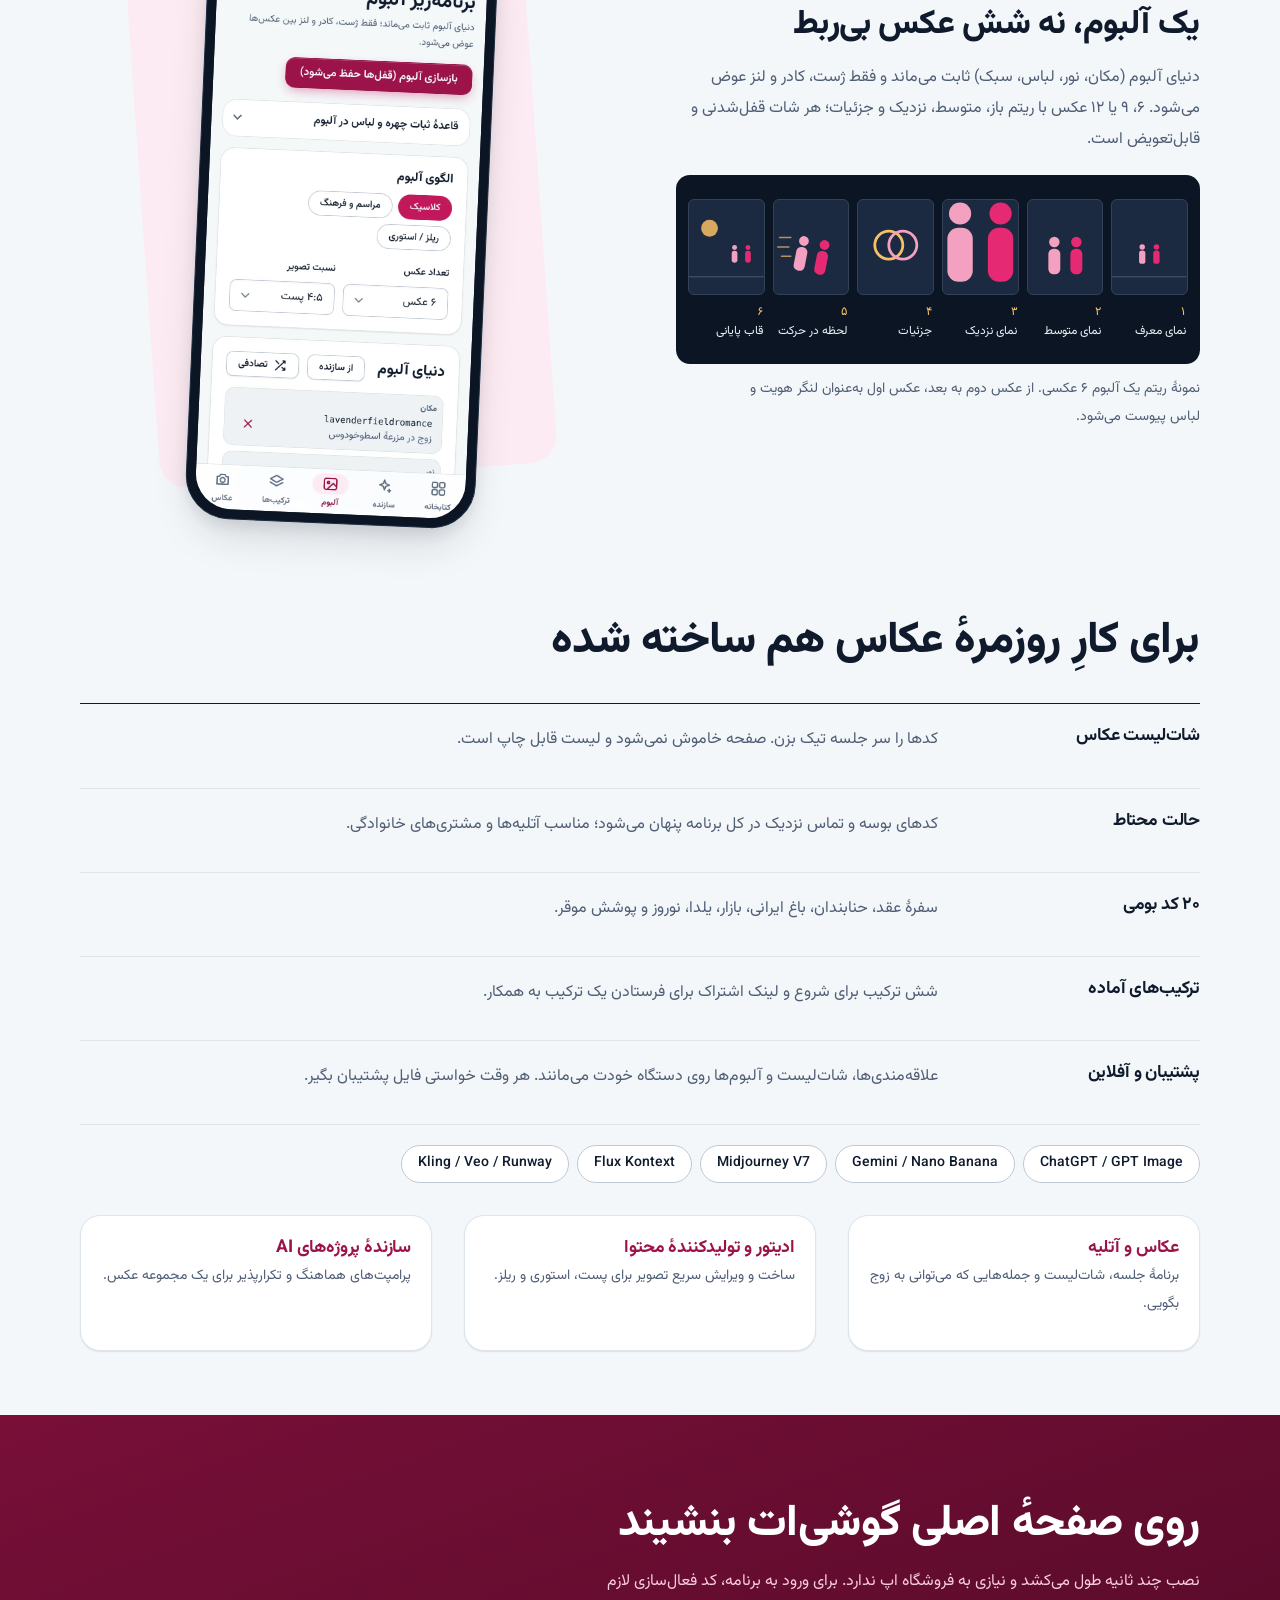
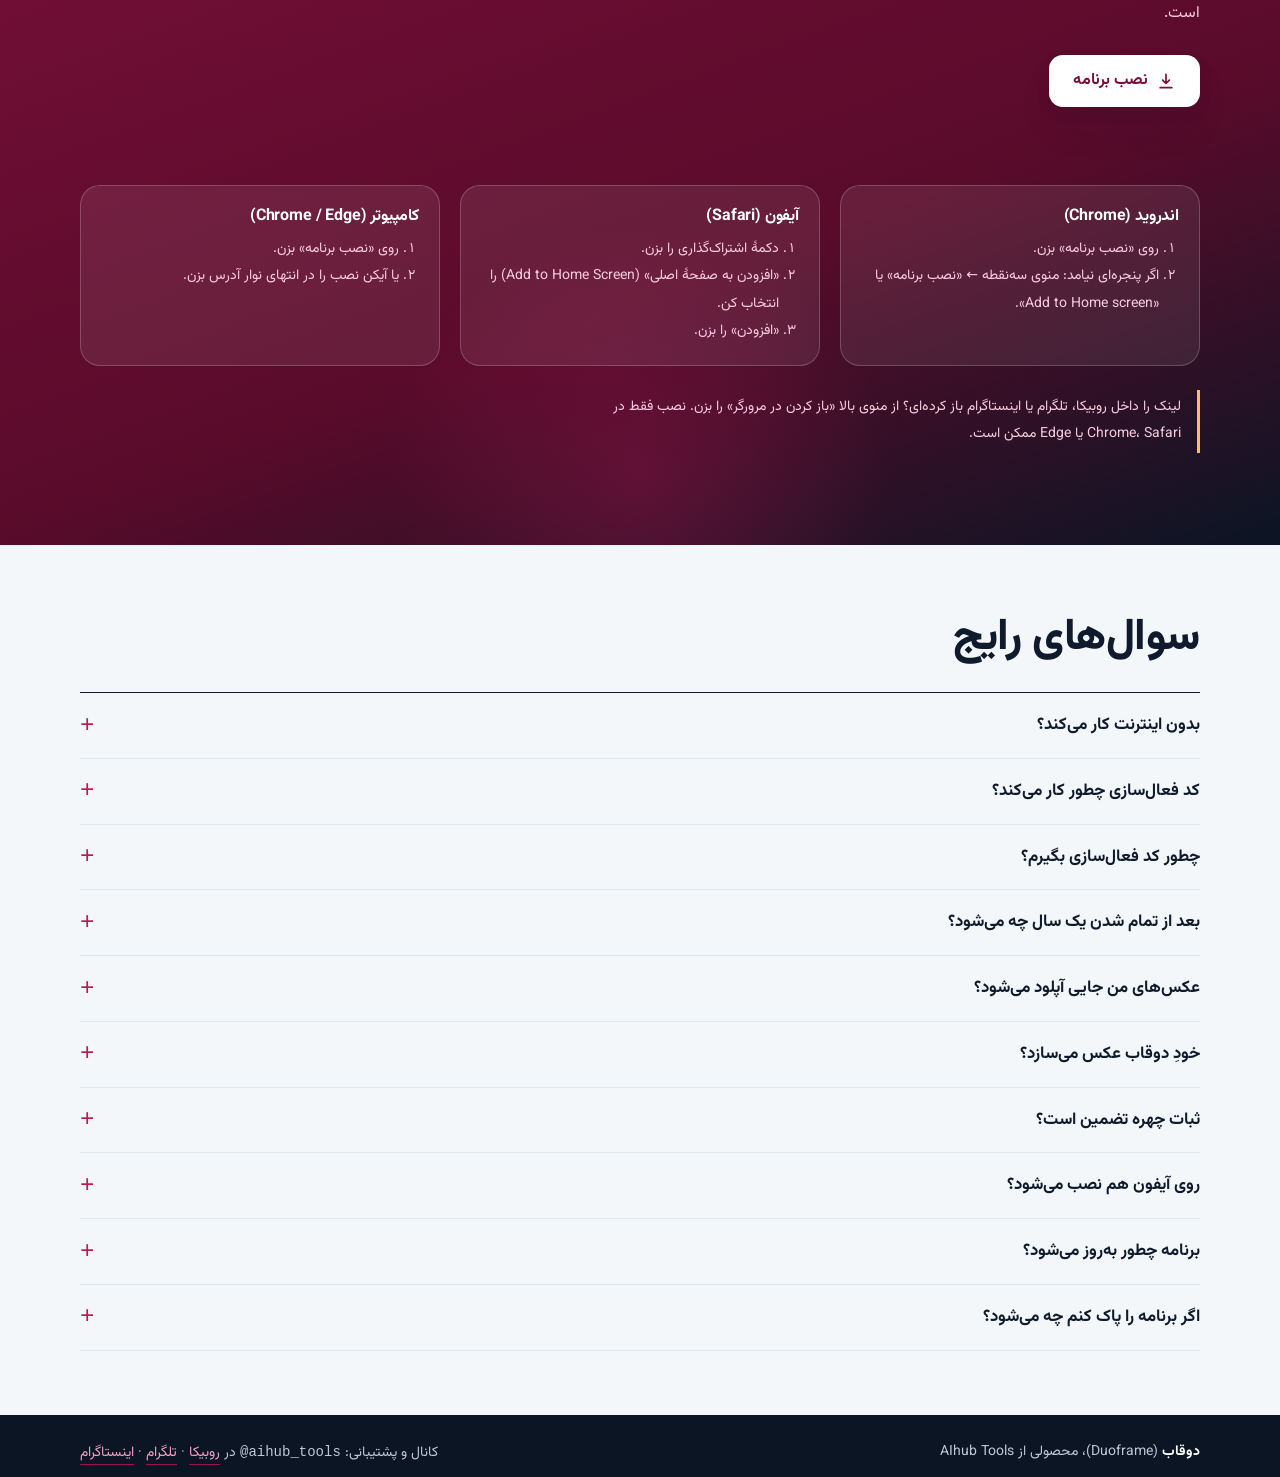
==== commit a2601bcf: "Update project" ====
--- a/index.html
+++ b/index.html
@@ -1,11 +1,11 @@
 <!doctype html>
-<html lang="fa" dir="rtl">
+<html lang="fa" dir="rtl" data-brand="rose">
 <head>
 <meta charset="utf-8">
 <meta name="viewport" content="width=device-width,initial-scale=1,viewport-fit=cover">
 <title>دوقاب | کدساز عکس عاشقانه</title>
 <meta name="description" content="۳۲۰ کد برای ساخت و ویرایش عکس عاشقانه و برنامه‌ریزی آلبوم. ژست، نور، لباس و مکان را انتخاب کن؛ دوقاب جملهٔ کامل را برای ChatGPT، Gemini، Midjourney یا Flux می‌سازد.">
-<meta name="theme-color" content="#0B0B14">
+<meta name="theme-color" content="#590B2A">
 <meta name="color-scheme" content="dark light">
 <meta property="og:type" content="website">
 <meta property="og:title" content="دوقاب | کدساز عکس عاشقانه">
@@ -20,209 +20,356 @@
 <link rel="preload" href="fonts/Vazirmatn.woff2" as="font" type="font/woff2" crossorigin>
 <style>
 @font-face{font-family:"Vazirmatn";src:url(fonts/Vazirmatn.woff2) format("woff2");font-weight:100 900;font-display:swap}
+:root {
+  --brand-50:  #E6F6F5; --brand-100: #C5EBE9; --brand-200: #93D8D5; --brand-300: #5FC2BE; --brand-400: #2FA9A5;
+  --brand-500: #0F918D; --brand-600: #0A7F7C; --brand-700: #086664; --brand-800: #074F4E; --brand-900: #063B3A;
+  --accent-50:  #FFF4E0; --accent-100: #FFE5B8; --accent-300: #F7BF66; --accent-500: #F2A33A; --accent-600: #C77B0A; --accent-700: #9A5D05;
+  --ink-950: #0B1524; --ink-900: #0F1B2D; --ink-800: #1B2A40; --ink-700: #334259; --ink-600: #4F5E75; --ink-500: #6B7A90;
+  --ink-400: #93A0B2; --ink-300: #BFC9D5; --ink-200: #DDE4EA; --ink-100: #EBF0F4; --ink-50:  #F4F7F9; --white: #FFFFFF;
+  --success-500: #11774F;  --success-50: #E3F6EE;
+  --warning-500: #8F5500;  --warning-50: #FFF1D9;
+  --danger-500:  #B52F2F;  --danger-50:  #FDEAEA;
+  --info-500:    #2B63D0;  --info-50:    #E7EFFD;
+
+  --bg:            var(--ink-50);
+  --surface:       var(--white);
+  --surface-2:     var(--ink-100);
+  --surface-sunk:  #EDF2F6;
+  --text:          var(--ink-900);
+  --text-muted:    var(--ink-600);
+  --text-faint:    #5F6E85;
+  --border:        var(--ink-200);
+  --border-strong: var(--ink-300);
+  --primary:       var(--brand-600);
+  --primary-hover: var(--brand-700);
+  --primary-press: var(--brand-800);
+  --primary-soft:  var(--brand-50);
+  --primary-ink:   var(--brand-700);
+  --primary-glow:  rgba(10, 127, 124, .45);
+  --on-primary:    var(--white);
+  --accent:        var(--accent-500);
+  --accent-soft:   var(--accent-50);
+  --accent-ink:    var(--accent-700);
+  --on-accent:     var(--ink-900);
+  --focus-ring:    #2B63D0;
+  --overlay:       rgba(11, 21, 36, .52);
+  --tip-bg:        var(--ink-900);
+  --tip-fg:        #FFFFFF;
+  --tip-action:    #F7BF66;
+
+  --chart-1: #0F918D; --chart-2: #C77B0A; --chart-3: #2B63D0; --chart-4: #C2417A; --chart-5: #6B7A90;
+
+  --font-sans: "Vazirmatn", "Vazir", Tahoma, system-ui, -apple-system, "Segoe UI", sans-serif;
+  --font-mono: ui-monospace, "SF Mono", Menlo, Consolas, monospace;
+
+  --fs-xs: 0.75rem; --fs-sm: 0.875rem; --fs-base: 1rem; --fs-md: 1.125rem; --fs-lg: 1.375rem; --fs-xl: 1.75rem; --fs-2xl: 2.25rem; --fs-3xl: 3rem;
+  --fw-regular: 400; --fw-medium: 500; --fw-semibold:600; --fw-bold: 700; --fw-black: 800;
+  --lh-tight: 1.35; --lh-normal: 1.75; --lh-relaxed: 1.95;
+
+  --sp-1: .25rem; --sp-2: .5rem; --sp-3: .75rem; --sp-4: 1rem; --sp-5: 1.25rem; --sp-6: 1.5rem; --sp-8: 2rem; --sp-10: 2.5rem; --sp-12: 3rem; --sp-16: 4rem;
+  --r-xs: 6px; --r-sm: 10px; --r-md: 14px; --r-lg: 20px; --r-xl: 28px; --r-pill: 999px;
+
+  --shadow-1: 0 1px 2px rgba(15,27,45,.06), 0 1px 1px rgba(15,27,45,.04);
+  --shadow-2: 0 2px 6px rgba(15,27,45,.06), 0 8px 20px -6px rgba(15,27,45,.10);
+  --shadow-3: 0 6px 14px rgba(15,27,45,.08), 0 22px 44px -12px rgba(15,27,45,.18);
+  --shadow-primary: 0 1px 0 rgba(255,255,255,.18) inset, 0 6px 16px -4px var(--primary-glow);
+  --inner-hi: inset 0 1px 0 rgba(255,255,255,.7);
+
+  --ease-out: cubic-bezier(.2,.8,.2,1);
+  --ease-spring: cubic-bezier(.34,1.4,.64,1);
+  --dur-fast: 120ms; --dur-base: 200ms; --dur-slow: 360ms;
+
+  --tap-min: 44px; --container: 1120px; --container-narrow: 640px; --page-max: 1320px;
+  --gutter: var(--sp-4); --appbar-h: 56px; --topbar-h: 60px; --bottomnav-h: 64px; --sidebar-w: 264px; --rail-w: 72px;
+  --z-appbar: 20; --z-nav: 20; --z-side: 25; --z-menu: 40; --z-overlay: 50; --z-drawer: 55;
+  --z-modal: 60; --z-popover: 70; --z-cmdk: 80; --z-toast: 90;
+
+  color-scheme: light;
+}
+@media (min-width: 768px) { :root { --gutter: var(--sp-6); } }
+
+:root[data-theme="dark"] {
+  --bg: #0A1220; --surface: #121D30; --surface-2: #1A273D; --surface-sunk: #0D1727;
+  --text: #EAF0F6; --text-muted: #A9B6C7; --text-faint: #7F8DA1;
+  --border: #243249; --border-strong: #34445E;
+  --primary: #2FB5B0; --primary-hover: #52C6C1; --primary-press: #7AD6D2;
+  --primary-soft: rgba(47,181,176,.14); --primary-ink: #6FD3CF; --primary-glow: rgba(47,181,176,.35); --on-primary: #04201F;
+  --accent: #F5B14F; --accent-soft: rgba(245,177,79,.14); --accent-ink: #F7C877; --on-accent: #1E1300;
+  --focus-ring: #7FB0FF; --overlay: rgba(0,0,0,.62);
+  --tip-bg: #EBF0F4; --tip-fg: #0F1B2D; --tip-action: #8F5500;
+  --chart-1: #2FB5B0; --chart-2: #F5B14F; --chart-3: #7FA6F0; --chart-4: #E87FAE; --chart-5: #93A0B2;
+  --success-50: rgba(23,138,94,.18); --success-500: #4CC898;
+  --warning-50: rgba(184,110,0,.2);  --warning-500: #F0B04A;
+  --danger-50:  rgba(201,58,58,.2);  --danger-500:  #F27A7A;
+  --info-50:    rgba(43,99,208,.2);  --info-500:    #8AB1FF;
+  --shadow-1: 0 1px 2px rgba(0,0,0,.4);
+  --shadow-2: 0 2px 6px rgba(0,0,0,.35), 0 8px 20px -6px rgba(0,0,0,.5);
+  --shadow-3: 0 6px 14px rgba(0,0,0,.4), 0 22px 44px -12px rgba(0,0,0,.7);
+  --inner-hi: inset 0 1px 0 rgba(255,255,255,.05);
+  color-scheme: dark;
+}
+@media (prefers-color-scheme: dark) {
+  :root:not([data-theme="light"]) {
+    --bg:#0A1220; --surface:#121D30; --surface-2:#1A273D; --surface-sunk:#0D1727;
+    --text:#EAF0F6; --text-muted:#A9B6C7; --text-faint:#7F8DA1;
+    --border:#243249; --border-strong:#34445E;
+    --primary:#2FB5B0; --primary-hover:#52C6C1; --primary-press:#7AD6D2;
+    --primary-soft:rgba(47,181,176,.14); --primary-ink:#6FD3CF; --primary-glow:rgba(47,181,176,.35); --on-primary:#04201F;
+    --accent:#F5B14F; --accent-soft:rgba(245,177,79,.14); --accent-ink:#F7C877; --on-accent:#1E1300;
+    --focus-ring:#7FB0FF; --overlay:rgba(0,0,0,.62);
+    --tip-bg:#EBF0F4; --tip-fg:#0F1B2D; --tip-action:#8F5500;
+    --chart-1:#2FB5B0; --chart-2:#F5B14F; --chart-3:#7FA6F0; --chart-4:#E87FAE; --chart-5:#93A0B2;
+    --success-50:rgba(23,138,94,.18); --success-500:#4CC898;
+    --warning-50:rgba(184,110,0,.2);  --warning-500:#F0B04A;
+    --danger-50:rgba(201,58,58,.2);   --danger-500:#F27A7A;
+    --info-50:rgba(43,99,208,.2);     --info-500:#8AB1FF;
+    --shadow-1:0 1px 2px rgba(0,0,0,.4);
+    --shadow-2:0 2px 6px rgba(0,0,0,.35), 0 8px 20px -6px rgba(0,0,0,.5);
+    --shadow-3:0 6px 14px rgba(0,0,0,.4), 0 22px 44px -12px rgba(0,0,0,.7);
+    --inner-hi:inset 0 1px 0 rgba(255,255,255,.05);
+    color-scheme: dark;
+  }
+}
+
+*, *::before, *::after { box-sizing: border-box; }
+html { -webkit-text-size-adjust: 100%; text-size-adjust: 100%; }
+body { margin: 0; font-family: var(--font-sans); font-size: var(--fs-base); line-height: var(--lh-normal); color: var(--text); background: var(--bg); -webkit-font-smoothing: antialiased; text-rendering: optimizeLegibility; overflow-wrap: anywhere; }
+h1,h2,h3,h4 { line-height: var(--lh-tight); margin: 0 0 var(--sp-3); font-weight: var(--fw-bold); letter-spacing: -0.01em; }
+h1 { font-size: var(--fs-xl); } h2 { font-size: var(--fs-lg); } h3 { font-size: var(--fs-md); } h4 { font-size: var(--fs-base); }
+p { margin: 0 0 var(--sp-3); }
+a { color: var(--primary-ink); text-underline-offset: 3px; }
+img, svg, video { max-width: 100%; display: block; }
+button, input, select, textarea { font: inherit; color: inherit; }
+button { cursor: pointer; }
+:focus-visible { outline: 3px solid var(--focus-ring); outline-offset: 2px; border-radius: var(--r-xs); }
+[hidden] { display: none !important; }
+.sr-only { position:absolute; width:1px; height:1px; overflow:hidden; clip:rect(0 0 0 0); white-space:nowrap; }
+.ltr { direction: ltr; unicode-bidi: isolate; display: inline-block; }
+.num { font-variant-numeric: tabular-nums; }
+@media (prefers-reduced-motion: reduce) {
+  *, *::before, *::after { animation-duration: .01ms !important; animation-iteration-count: 1 !important; transition-duration: .01ms !important; scroll-behavior: auto !important; }
+}
+
+/* ===== brands.css ===== */
+:root[data-brand="rose"] {
+  --brand-50: #FCEBF2; --brand-100: #F9CDDE; --brand-200: #F3A0C1; --brand-300: #EC659A; --brand-400: #E52A73;
+  --brand-500: #D91B66; --brand-600: #C2185B; --brand-700: #9B1349; --brand-800: #780F38; --brand-900: #590B2A;
+  --primary-ink: var(--brand-700); --primary-glow: rgba(194,24,91,.45); --chart-1: #C2185B;
+}
+:root[data-theme="dark"][data-brand="rose"] {
+  --primary: #EC659A; --primary-hover: #F3A0C1; --primary-press: #F9CDDE; --primary-soft: rgba(236,101,154,.16);
+  --primary-ink: #EC659A; --primary-glow: rgba(236,101,154,.35); --on-primary: #0B1524; --chart-1: #EC659A;
+}
+@media (prefers-color-scheme: dark) {
+  :root:not([data-theme="light"])[data-brand="rose"] {
+    --primary: #EC659A; --primary-hover: #F3A0C1; --primary-press: #F9CDDE; --primary-soft: rgba(236,101,154,.16);
+    --primary-ink: #EC659A; --primary-glow: rgba(236,101,154,.35); --on-primary: #0B1524; --chart-1: #EC659A;
+  }
+}
 :root{
- --ink:#0B0B14;--night:#15112B;--night2:#1D1740;--paper:#F4F2F9;--white:#fff;
- --violet:#7C4DFF;--blue:#3D7BFF;--lav:#C9A6FF;--champ:#EBD8B8;
- --text:#17172B;--muted:#5E5E78;--line:#DDD8EC;--bad:#FF8A8D;--ok:#4BD39B;
- --g:linear-gradient(135deg,#7C4DFF,#3D7BFF);
- --mono:"JetBrains Mono","DejaVu Sans Mono",Consolas,monospace;
+ --glass:var(--brand-800);--glass-2:var(--brand-700);--line-on-dark:var(--brand-600);
+ --hero-bg:linear-gradient(160deg,var(--brand-800),var(--brand-900) 60%,var(--ink-950));
  --wrap:1160px;
 }
+@supports (color:color-mix(in srgb,red,blue)){:root{
+ --glass:color-mix(in srgb,var(--white) 8%,transparent);
+ --glass-2:color-mix(in srgb,var(--white) 14%,transparent);
+ --line-on-dark:color-mix(in srgb,var(--white) 20%,transparent)}}
 *{box-sizing:border-box;margin:0;padding:0;-webkit-tap-highlight-color:transparent}
-html{-webkit-text-size-adjust:100%;scroll-behavior:smooth}
+html{-webkit-text-size-adjust:100%;scroll-behavior:smooth;scroll-padding-top:76px}
 @media (prefers-reduced-motion:reduce){html{scroll-behavior:auto}*{animation:none!important;transition:none!important}}
-body{font-family:"Vazirmatn",Tahoma,"Noto Sans Arabic",sans-serif;background:var(--paper);color:var(--text);font-size:16px;line-height:1.95;font-weight:400;overflow-x:hidden}
-a{color:inherit}
-img{display:block;max-width:100%;height:auto}
+body{font-family:var(--font-sans);background:var(--bg);color:var(--text);font-size:var(--fs-base);line-height:var(--lh-relaxed);overflow-x:hidden}
+a{color:inherit}img{display:block;max-width:100%;height:auto}
 button{font:inherit;color:inherit;border:0;background:none;cursor:pointer}
-:focus-visible{outline:3px solid var(--blue);outline-offset:3px;border-radius:10px}
-code,.ltr{direction:ltr;unicode-bidi:isolate;font-family:var(--mono)}
-.wrap{max-width:var(--wrap);margin:0 auto;padding-inline:20px}
+:focus-visible{outline:3px solid var(--focus-ring);outline-offset:3px;border-radius:var(--r-sm)}
+code,.ltr{direction:ltr;unicode-bidi:isolate;font-family:var(--font-mono)}
+.wrap{max-width:var(--wrap);margin:0 auto;padding-inline:var(--sp-5)}
 [hidden]{display:none!important}
-.sr{position:absolute;width:1px;height:1px;overflow:hidden;clip:rect(0 0 0 0)}
-
-/* ---------- دکمه نصب / ورود ---------- */
-.btn{display:inline-flex;align-items:center;justify-content:center;gap:10px;min-height:52px;padding:0 26px;border-radius:16px;font-weight:800;font-size:16px;text-decoration:none;transition:transform .15s,box-shadow .2s,background .2s}
+h2{font-size:clamp(1.75rem,4.4vw,2.75rem);line-height:var(--lh-tight);font-weight:var(--fw-black)}
+.skip{position:absolute;inset-inline-start:var(--sp-4);top:-60px;background:var(--surface);color:var(--text);padding:var(--sp-2) var(--sp-4);border-radius:var(--r-sm);z-index:100}
+.skip:focus{top:var(--sp-3)}
+
+/* دکمه‌ها */
+.btn{display:inline-flex;align-items:center;justify-content:center;gap:var(--sp-2);min-height:52px;padding:0 var(--sp-6);border-radius:var(--r-md);font-weight:var(--fw-bold);font-size:var(--fs-base);text-decoration:none;transition:transform var(--dur-fast) var(--ease-out),background var(--dur-base),box-shadow var(--dur-base)}
 .btn svg{width:20px;height:20px;stroke:currentColor;fill:none;stroke-width:2;stroke-linecap:round;stroke-linejoin:round;flex:none}
-.btn-main{background:var(--g);color:#fff;box-shadow:0 10px 30px -8px #7C4DFF99}
-.btn-main:hover{transform:translateY(-2px);box-shadow:0 14px 34px -8px #7C4DFFcc}
-.btn-ghost{color:#E9E4FA;border:1.5px solid #ffffff33}
-.btn-ghost:hover{background:#ffffff12}
-.btn-sm{min-height:42px;padding:0 18px;font-size:14.5px;border-radius:12px}
+.btn-main{background:var(--primary);color:var(--on-primary);box-shadow:var(--shadow-primary)}
+.btn-main:hover{background:var(--primary-hover);transform:translateY(-2px)}
+.hero .btn-main,.install .btn-main{background:var(--white);color:var(--brand-800);box-shadow:var(--shadow-3)}
+.hero .btn-main:hover,.install .btn-main:hover{background:var(--brand-50)}
+.btn-ghost{color:inherit;border:1.5px solid var(--line-on-dark)}
+.btn-ghost:hover{background:var(--glass)}
+.btn-sm{min-height:44px;padding:0 var(--sp-4);font-size:var(--fs-sm);border-radius:var(--r-sm)}
+.on-ready,[data-install][data-state=installed] .on-installed,[data-install][data-state=pending] .on-pending{display:inline-flex;align-items:center;gap:var(--sp-2)}
 [data-install] .on-installed,[data-install] .on-pending{display:none}
 [data-install][data-state=installed] .on-ready,[data-install][data-state=pending] .on-ready{display:none}
-[data-install][data-state=installed] .on-installed{display:inline-flex;align-items:center;gap:10px}
-[data-install][data-state=pending] .on-pending{display:inline-flex;align-items:center;gap:10px}
 [data-install][data-state=pending]{pointer-events:none;opacity:.8}
-.on-ready{display:inline-flex;align-items:center;gap:10px}
-[data-install][data-state=installed]{background:#fff;color:var(--ink);box-shadow:0 10px 30px -10px #fff6}
-.state-note{font-size:13.5px;color:#B7B2D2;margin-top:10px;min-height:1.9em}
-.state-note a{color:var(--champ)}
-
-/* ---------- نوار بالا ---------- */
-.top{position:sticky;top:0;z-index:40;background:#0B0B14e6;backdrop-filter:blur(14px);-webkit-backdrop-filter:blur(14px);border-bottom:1px solid #ffffff14}
-.top .wrap{display:flex;align-items:center;gap:20px;height:64px}
-.brand{display:flex;align-items:center;gap:10px;text-decoration:none;color:#fff;margin-inline-end:auto}
-.brand img{width:34px;height:34px;border-radius:9px}
-.brand b{font-size:19px;font-weight:900;line-height:1}
-.brand small{font-family:var(--mono);font-size:11px;color:#9C97BD;letter-spacing:.04em;direction:ltr}
-.top nav{display:none;gap:26px;font-size:14.5px}
-.top nav a{color:#C7C2E0;text-decoration:none}
-.top nav a:hover{color:#fff}
-@media(min-width:860px){.top nav{display:flex;margin-inline-end:auto}.brand{margin-inline-end:14px}}
-
-/* ---------- هیرو ---------- */
-.hero{background:var(--ink);color:#fff;position:relative;overflow:hidden;isolation:isolate}
-.hero::before{content:"";position:absolute;inset:-20% -10% auto auto;width:760px;height:760px;background:radial-gradient(closest-side,#7C4DFF55,transparent 70%);z-index:-1}
-.hero::after{content:"";position:absolute;inset:auto auto -30% -10%;width:640px;height:640px;background:radial-gradient(closest-side,#3D7BFF40,transparent 70%);z-index:-1}
-.prints{position:absolute;inset:0;z-index:-1;opacity:.5;pointer-events:none}
-.hero .wrap{display:grid;gap:44px;padding-block:56px 72px}
-@media(min-width:960px){.hero .wrap{grid-template-columns:1fr 1.05fr;align-items:center;gap:56px;padding-block:84px 96px}}
+.state-note{font-size:var(--fs-sm);margin-top:var(--sp-3);min-height:1.9em;color:var(--brand-100)}
+.state-note a{color:var(--accent-300)}
+
+/* نوار بالا */
+.top{position:sticky;top:0;z-index:var(--z-nav);background:var(--surface);border-bottom:1px solid var(--border)}
+@supports (backdrop-filter:blur(1px)){.top{background:color-mix(in srgb,var(--surface) 86%,transparent);-webkit-backdrop-filter:blur(14px);backdrop-filter:blur(14px)}}
+.top .wrap{display:flex;align-items:center;gap:var(--sp-5);height:64px}
+.brand{display:flex;align-items:center;gap:var(--sp-2);text-decoration:none;margin-inline-end:auto}
+.brand img{width:36px;height:36px;border-radius:10px}
+.brand b{font-size:1.2rem;font-weight:var(--fw-black);line-height:1}
+.brand small{font-family:var(--font-mono);font-size:.7rem;color:var(--text-faint);direction:ltr}
+.top nav{display:none;gap:var(--sp-6);font-size:var(--fs-sm)}
+.top nav a{color:var(--text-muted);text-decoration:none;padding-block:var(--sp-2)}
+.top nav a:hover{color:var(--primary-ink)}
+@media(min-width:860px){.top nav{display:flex;margin-inline-end:auto}.brand{margin-inline-end:var(--sp-4)}}
+
+/* هیرو */
+.hero{background:var(--hero-bg);color:var(--white);position:relative;overflow:hidden;isolation:isolate}
+.hero::before{content:"";position:absolute;inset:-25% auto auto -10%;width:720px;height:720px;background:radial-gradient(closest-side,var(--primary-glow),transparent 70%);z-index:-1;opacity:.7}
+.prints{position:absolute;inset:0;width:100%;height:100%;z-index:-1;pointer-events:none}
+.prints rect{stroke:var(--brand-300);stroke-opacity:.28}
+.prints rect+rect{stroke:var(--white);stroke-opacity:.2}
+.hero .wrap{display:grid;gap:var(--sp-10);padding-block:var(--sp-12) var(--sp-16)}
+@media(min-width:960px){.hero .wrap{grid-template-columns:1fr 1.05fr;align-items:center;gap:var(--sp-16);padding-block:5.5rem 6rem}}
+.eyebrow{display:inline-flex;align-items:center;gap:var(--sp-2);padding:var(--sp-1) var(--sp-3);border:1px solid var(--line-on-dark);border-radius:var(--r-pill);font-size:var(--fs-sm);color:var(--brand-100);background:var(--glass);margin-bottom:var(--sp-4)}
+.eyebrow i{width:8px;height:8px;border-radius:50%;background:var(--accent-300)}
+.hero h1{font-size:clamp(2.5rem,7vw,4.5rem);line-height:1.18;font-weight:var(--fw-black)}
 .hero h1 span{display:block}
-.hero h1{font-size:clamp(40px,7.2vw,76px);line-height:1.18;font-weight:900;letter-spacing:-.01em}
-.hero .lead{font-size:clamp(16px,2.1vw,18.5px);color:#CFCAE8;max-width:34em;margin-top:18px;line-height:2.1}
-.cta-row{display:flex;flex-wrap:wrap;gap:12px;margin-top:28px}
-.facts{list-style:none;margin-top:26px;display:grid;gap:6px;font-size:14.5px;color:#B7B2D2}
-.facts li{display:flex;gap:10px;align-items:flex-start}
-.facts svg{width:18px;height:18px;margin-top:6px;stroke:var(--champ);fill:none;stroke-width:2.2;stroke-linecap:round;stroke-linejoin:round;flex:none}
+.hero h1 span+span{color:var(--accent-300)}
+.hero .lead{font-size:clamp(1rem,2.1vw,1.15rem);color:var(--brand-100);max-width:34em;margin-top:var(--sp-4);line-height:2.1}
+.cta-row{display:flex;flex-wrap:wrap;gap:var(--sp-3);margin-top:var(--sp-6)}
+.facts{list-style:none;margin-top:var(--sp-6);display:grid;gap:var(--sp-1);font-size:var(--fs-sm);color:var(--brand-100)}
+.facts li{display:flex;gap:var(--sp-2);align-items:flex-start}
+.facts svg{width:18px;height:18px;margin-top:6px;stroke:var(--accent-300);fill:none;stroke-width:2.2;stroke-linecap:round;stroke-linejoin:round;flex:none}
 
 /* کنسول زنده */
-.console{position:relative;background:linear-gradient(180deg,var(--night2),var(--night));border:1px solid #ffffff1c;border-radius:22px;padding:22px 18px 18px;box-shadow:0 40px 80px -30px #000c}
-.console::before,.console::after{content:"";position:absolute;width:26px;height:26px;border:3px solid var(--champ);opacity:.9;pointer-events:none}
-.console::before{top:-9px;right:-9px;border-width:3px 3px 0 0;border-radius:0 12px 0 0}
-.console::after{bottom:-9px;left:-9px;border-width:0 0 3px 3px;border-radius:0 0 0 12px}
-.con-head{display:flex;justify-content:space-between;align-items:baseline;margin-bottom:12px}
-.con-head b{font-size:15px;font-weight:800}
-.con-head span{font-size:13px;color:#A9A4C8}
-.row{display:grid;grid-template-columns:64px 1fr;gap:8px;align-items:start;padding:7px 0;border-top:1px solid #ffffff10}
+.console{background:var(--surface);color:var(--text);border-radius:var(--r-xl);padding:var(--sp-5);box-shadow:var(--shadow-3)}
+.con-head{display:flex;justify-content:space-between;align-items:baseline;margin-bottom:var(--sp-3)}
+.con-head b{font-weight:var(--fw-bold)}
+.con-head span{font-size:var(--fs-sm);color:var(--text-muted)}
+.row{display:grid;grid-template-columns:64px 1fr;gap:var(--sp-2);align-items:start;padding-block:var(--sp-2);border-top:1px solid var(--border)}
 .row:first-of-type{border-top:0}
-.row>span{font-size:13px;color:#A9A4C8;padding-top:5px}
-.chips{display:flex;flex-wrap:wrap;gap:6px}
-.chip{display:inline-flex;flex-direction:column;align-items:flex-start;padding:3px 12px 4px;border-radius:12px;border:1px solid #ffffff22;background:#ffffff08;color:#E7E2F8;font-size:13.5px;line-height:1.6;text-align:start;transition:background .15s,border-color .15s}
-@media(max-width:560px){.row{grid-template-columns:1fr;gap:2px}.row>span{padding-top:0}.chip{padding:2px 10px 3px;font-size:13px}}
-.chip code{font-size:10.5px;color:#9C97BD;line-height:1.5}
-.chip:hover{background:#ffffff14}
-.chip[aria-pressed=true]{background:#7C4DFF33;border-color:#9B78FF}
-.chip[aria-pressed=true] code{color:var(--lav)}
-.msg{margin-top:10px;font-size:13.5px;border-radius:12px;padding:6px 12px;line-height:1.8}
-.msg.bad{background:#FF8A8D1c;color:var(--bad);border:1px solid #FF8A8D55}
-.msg.ok{background:#4BD39B18;color:var(--ok);border:1px solid #4BD39B40}
-.sentence{margin-top:12px;background:#0B0B14;border:1px solid #ffffff1a;border-radius:14px;padding:12px 14px}
-.sentence .lb{display:flex;justify-content:space-between;align-items:center;font-size:12px;color:var(--lav);font-weight:800}
-.sentence p{direction:ltr;text-align:left;font-family:var(--mono);font-size:12.5px;line-height:1.85;color:#D8D3EE;margin-top:6px;unicode-bidi:plaintext}
-.sentence mark{background:#EBD8B826;color:var(--champ);border-radius:4px;padding:0 3px;box-decoration-break:clone;-webkit-box-decoration-break:clone}
-.copy{font-size:12.5px;padding:2px 12px;border-radius:99px;border:1px solid #ffffff2a;color:#E7E2F8}
-.copy:hover{background:#ffffff14}
+.row>span{font-size:var(--fs-sm);color:var(--text-muted);padding-top:var(--sp-2)}
+.chips{display:flex;flex-wrap:wrap;gap:var(--sp-2)}
+.chip{display:inline-flex;flex-direction:column;align-items:flex-start;justify-content:center;min-height:44px;padding:var(--sp-1) var(--sp-3);border-radius:var(--r-sm);border:1px solid var(--border-strong);background:var(--surface);color:var(--text);font-size:var(--fs-sm);line-height:1.6;text-align:start;transition:background var(--dur-fast),border-color var(--dur-fast)}
+.chip:hover{background:var(--surface-2)}
+.chip code{font-size:.66rem;color:var(--text-faint);line-height:1.5}
+.chip[aria-pressed=true]{background:var(--primary-soft);border-color:var(--primary);color:var(--primary-ink)}
+.chip[aria-pressed=true] code{color:var(--primary-ink)}
+@media(max-width:560px){.row{grid-template-columns:1fr;gap:0}.row>span{padding-top:0}}
+.msg{margin-top:var(--sp-3);font-size:var(--fs-sm);border-radius:var(--r-sm);padding:var(--sp-2) var(--sp-3);line-height:1.8}
+.msg.bad{background:var(--danger-50);color:var(--danger-500);border:1px solid var(--danger-500)}
+.msg.ok{background:var(--success-50);color:var(--success-500);border:1px solid var(--success-500)}
+.sentence{margin-top:var(--sp-3);background:var(--surface-sunk);border:1px solid var(--border);border-radius:var(--r-md);padding:var(--sp-3) var(--sp-4)}
+.sentence .lb{display:flex;justify-content:space-between;align-items:center;font-size:var(--fs-xs);color:var(--primary-ink);font-weight:var(--fw-bold)}
+.sentence p{direction:ltr;text-align:left;font-family:var(--font-mono);font-size:.78rem;line-height:1.85;color:var(--text-muted);margin-top:var(--sp-1);unicode-bidi:plaintext}
+.sentence mark{background:var(--accent-soft);color:var(--accent-ink);border-radius:4px;padding:0 3px;box-decoration-break:clone;-webkit-box-decoration-break:clone}
+.copy{font-size:var(--fs-xs);min-height:32px;padding:0 var(--sp-3);border-radius:var(--r-pill);border:1px solid var(--border-strong);color:var(--text)}
+.copy:hover{background:var(--surface)}
 .bad-out{opacity:.55}
-.demo-note{font-size:12.5px;color:#A9A4C8;margin-top:10px}
-
-/* ---------- بخش‌های روشن ---------- */
+.demo-note{font-size:var(--fs-xs);color:var(--text-faint);margin-top:var(--sp-3)}
+
+/* بخش‌ها */
 section{position:relative}
-.sec{padding-block:72px}
-h2{font-size:clamp(28px,4.4vw,44px);line-height:1.35;font-weight:900;letter-spacing:-.005em}
-.sec .sub{color:var(--muted);max-width:38em;margin-top:12px}
-.versus{display:grid;gap:18px;margin-top:34px}
+.sec{padding-block:var(--sp-16)}
+.sec .sub{color:var(--text-muted);max-width:38em;margin-top:var(--sp-3)}
+.versus{display:grid;gap:var(--sp-4);margin-top:var(--sp-8)}
 @media(min-width:820px){.versus{grid-template-columns:1fr 1fr}}
-.v-old,.v-new{border-radius:20px;padding:24px}
-.v-old{border:1.5px dashed #BDB6D6;color:#6B6685}
-.v-old h3,.v-new h3{font-size:15px;font-weight:800;margin-bottom:10px}
-.v-old q{display:block;font-size:19px;line-height:1.9;text-decoration:line-through;text-decoration-color:#C0577A;text-decoration-thickness:2px;quotes:none}
-.v-old ul{margin-top:14px;padding-inline-start:20px;font-size:14.5px}
-.v-new{background:var(--ink);color:#fff}
-.v-new .chips code{font-size:12px;padding:1px 9px;border-radius:7px;background:#7C4DFF30;color:var(--lav)}
-.v-new .chips{margin:6px 0 14px}
-.v-new p{font-size:14.5px;color:#CFCAE8}
-
-.feat{display:grid;gap:36px;align-items:center;padding-block:64px;border-top:1px solid var(--line)}
+.v-old,.v-new{border-radius:var(--r-lg);padding:var(--sp-6)}
+.v-old{border:1.5px dashed var(--border-strong);color:var(--text-muted)}
+.v-old h3,.v-new h3{font-size:var(--fs-base);font-weight:var(--fw-bold);margin-bottom:var(--sp-2)}
+.v-old q{display:block;font-size:1.15rem;line-height:1.9;text-decoration:line-through;text-decoration-color:var(--danger-500);text-decoration-thickness:2px;quotes:none}
+.v-old ul{margin-top:var(--sp-3);padding-inline-start:var(--sp-5);font-size:var(--fs-sm)}
+.v-new{background:var(--hero-bg);color:var(--white)}
+.v-new .chips code{font-size:.75rem;padding:1px var(--sp-2);border-radius:var(--r-xs);background:var(--glass-2);color:var(--brand-100)}
+.v-new .chips{margin:var(--sp-2) 0 var(--sp-4)}
+.v-new p{font-size:var(--fs-sm);color:var(--brand-100)}
+.feat{display:grid;gap:var(--sp-8);align-items:center;padding-block:var(--sp-16);border-top:1px solid var(--border)}
 .feat:first-of-type{border-top:0}
-@media(min-width:900px){.feat{grid-template-columns:1fr 1fr;gap:72px}.feat.flip .feat-media{order:-1}}
-.feat h3{font-size:clamp(24px,3.2vw,34px);line-height:1.45;font-weight:900}
-.feat p{color:var(--muted);margin-top:12px;max-width:34em}
-.feat ul{margin-top:16px;padding-inline-start:20px;color:var(--text);font-size:15px}
-.feat li+li{margin-top:2px}
-.feat-media{display:flex;justify-content:center}
-.phone{width:min(290px,76vw);background:#0d0d18;border:1px solid #2c2748;border-radius:44px;padding:9px;box-shadow:0 40px 70px -30px #1d1245aa,0 0 0 1px #00000040;position:relative}
-.phone::before{content:"";position:absolute;top:15px;left:50%;transform:translateX(-50%);width:70px;height:6px;border-radius:9px;background:#0d0d18;z-index:2}
+@media(min-width:900px){.feat{grid-template-columns:1fr 1fr;gap:4.5rem}.feat.flip .feat-media{order:-1}}
+.feat h3{font-size:clamp(1.5rem,3.2vw,2.1rem);line-height:1.45;font-weight:var(--fw-black)}
+.feat p{color:var(--text-muted);margin-top:var(--sp-3);max-width:34em}
+.feat ul{margin-top:var(--sp-4);padding-inline-start:var(--sp-5);font-size:var(--fs-sm)}
+.feat-media{display:flex;justify-content:center;position:relative}
+.feat-media::before{content:"";position:absolute;inset:8% 12%;background:var(--primary-soft);border-radius:var(--r-xl);transform:rotate(-4deg);z-index:0}
+.phone{width:min(290px,76vw);background:var(--ink-950);border:1px solid var(--ink-800);border-radius:44px;padding:9px;box-shadow:var(--shadow-3);position:relative;z-index:1}
+.phone::before{content:"";position:absolute;top:15px;left:50%;transform:translateX(-50%);width:70px;height:6px;border-radius:9px;background:var(--ink-950);z-index:2}
 .phone img{border-radius:36px;width:100%;aspect-ratio:390/844;object-fit:cover}
 .tilt-l{transform:rotate(-2.5deg)}.tilt-r{transform:rotate(2.5deg)}
-
-/* کنتاکت‌شیت آلبوم */
-.sheet{background:var(--ink);border-radius:18px;padding:30px 14px;margin-top:22px;position:relative;
- background-image:repeating-linear-gradient(90deg,transparent 0 14px,#ffffff1f 14px 22px);background-size:100% 8px;background-repeat:no-repeat;background-position:0 8px}
-.sheet::after{content:"";position:absolute;inset:auto 0 8px 0;height:8px;background:repeating-linear-gradient(90deg,transparent 0 14px,#ffffff1f 14px 22px)}
-.sheet ol{list-style-type:none;display:grid;grid-template-columns:repeat(3,1fr);gap:8px}
+.sheet{background:var(--ink-950);border-radius:var(--r-md);padding:var(--sp-6) var(--sp-3);margin-top:var(--sp-5)}
+.sheet ol{list-style-type:none;display:grid;grid-template-columns:repeat(3,1fr);gap:var(--sp-2)}
 @media(min-width:560px){.sheet ol{grid-template-columns:repeat(6,1fr)}}
-.sheet li .fig{position:relative;background:linear-gradient(180deg,#241C4D,#16112F);border-radius:8px;aspect-ratio:4/5;overflow:hidden;border:1px solid #ffffff14}
+.sheet li .fig{position:relative;background:var(--ink-800);border-radius:var(--r-xs);aspect-ratio:4/5;overflow:hidden;border:1px solid var(--ink-700)}
 .sheet li .fig svg{position:absolute;inset:0;width:100%;height:100%}
-.sheet li span{display:block;padding:6px 2px 0;font-size:12px;line-height:1.55;color:#E7E2F8}
-.sheet li span i{display:block;font-style:normal;font-family:var(--mono);font-size:11px;color:var(--champ)}
+.sheet li .fig svg [fill="var(--brand-200)"]{fill:var(--brand-200)}
+.sheet li span{display:block;padding:var(--sp-2) 2px 0;font-size:var(--fs-xs);line-height:1.55;color:var(--ink-100)}
+.sheet li span i{display:block;font-style:normal;font-family:var(--font-mono);color:var(--accent-300)}
 ol{list-style-type:persian}
-.sheet-cap{font-size:13.5px;color:var(--muted);margin-top:10px}
-
-/* فهرست خط‌دار */
-.ruled{margin-top:30px;border-top:1.5px solid var(--text)}
-.ruled>div{display:grid;gap:4px 28px;padding-block:20px;border-bottom:1px solid var(--line)}
+.sheet-cap{font-size:var(--fs-sm);color:var(--text-muted);margin-top:var(--sp-2)}
+
+.ruled{margin-top:var(--sp-8);border-top:1.5px solid var(--text)}
+.ruled>div{display:grid;gap:var(--sp-1) var(--sp-8);padding-block:var(--sp-5);border-bottom:1px solid var(--border)}
 @media(min-width:760px){.ruled>div{grid-template-columns:230px 1fr}}
-.ruled h3{font-size:18px;font-weight:800}
-.ruled p{color:var(--muted);max-width:40em}
-.tools{display:flex;flex-wrap:wrap;gap:10px;margin-top:22px}
-.tools span{padding:6px 16px;border-radius:99px;border:1.5px solid var(--text);font-weight:600;font-size:14.5px}
-.who{display:grid;gap:26px;margin-top:30px}
-@media(min-width:820px){.who{grid-template-columns:repeat(3,1fr);gap:36px}}
-.who h3{font-size:18px;font-weight:800;margin-bottom:4px}
-.who p{color:var(--muted);font-size:15px}
-
-/* ---------- نصب ---------- */
-.install{background:var(--ink);color:#fff;overflow:hidden;isolation:isolate}
-.install::before{content:"";position:absolute;inset:auto auto -40% 50%;width:720px;height:720px;transform:translateX(-50%);background:radial-gradient(closest-side,#7C4DFF40,transparent 70%);z-index:-1}
-.install .wrap{padding-block:80px}
+.ruled h3{font-size:1.1rem;font-weight:var(--fw-bold)}
+.ruled p{color:var(--text-muted);max-width:40em}
+.tools{display:flex;flex-wrap:wrap;gap:var(--sp-2);margin-top:var(--sp-5)}
+.tools span{padding:var(--sp-1) var(--sp-4);border-radius:var(--r-pill);border:1.5px solid var(--border-strong);font-weight:var(--fw-medium);font-size:var(--fs-sm);background:var(--surface)}
+.who{display:grid;gap:var(--sp-6);margin-top:var(--sp-8)}
+@media(min-width:820px){.who{grid-template-columns:repeat(3,1fr);gap:var(--sp-8)}}
+.who>div{background:var(--surface);border:1px solid var(--border);border-radius:var(--r-lg);padding:var(--sp-5);box-shadow:var(--shadow-1)}
+.who h3{font-size:1.1rem;font-weight:var(--fw-bold);margin-bottom:var(--sp-1);color:var(--primary-ink)}
+.who p{color:var(--text-muted);font-size:var(--fs-sm)}
+
+/* نصب */
+.install{background:var(--hero-bg);color:var(--white);overflow:hidden;isolation:isolate}
+.install::before{content:"";position:absolute;inset:auto auto -40% 50%;width:720px;height:720px;transform:translateX(-50%);background:radial-gradient(closest-side,var(--primary-glow),transparent 70%);z-index:-1;opacity:.6}
+.install .wrap{padding-block:5rem}
 .install h2{max-width:16em}
-.install .sub{color:#B7B2D2}
-.how{display:grid;gap:14px;margin-top:40px}
-@media(min-width:860px){.how{grid-template-columns:repeat(3,1fr);gap:20px}}
-.how>div{border:1px solid #ffffff1c;border-radius:18px;padding:18px 20px;background:#ffffff06}
-.how h3{font-size:16px;font-weight:800;margin-bottom:6px}
-.how ol{padding-inline-start:20px;font-size:14.5px;color:#CFCAE8}
-.warn{margin-top:24px;font-size:14px;color:#D6D1EC;border-inline-start:3px solid var(--champ);padding:4px 14px;max-width:46em}
-
-/* ---------- سوالات ---------- */
-.faq{margin-top:28px;border-top:1.5px solid var(--text)}
-.faq details{border-bottom:1px solid var(--line)}
-.faq summary{list-style:none;cursor:pointer;padding:18px 0;font-weight:800;font-size:17px;display:flex;justify-content:space-between;gap:16px;align-items:center}
+.install .sub{color:var(--brand-100);max-width:38em;margin-top:var(--sp-3)}
+.how{display:grid;gap:var(--sp-4);margin-top:var(--sp-10)}
+@media(min-width:860px){.how{grid-template-columns:repeat(3,1fr);gap:var(--sp-5)}}
+.how>div{border:1px solid var(--line-on-dark);border-radius:var(--r-lg);padding:var(--sp-5);background:var(--glass)}
+.how h3{font-size:var(--fs-base);font-weight:var(--fw-bold);margin-bottom:var(--sp-2)}
+.how ol{padding-inline-start:var(--sp-5);font-size:var(--fs-sm);color:var(--brand-100)}
+.warn{margin-top:var(--sp-6);font-size:var(--fs-sm);color:var(--brand-100);border-inline-start:3px solid var(--accent-300);padding:var(--sp-1) var(--sp-4);max-width:46em}
+
+/* سوالات */
+.faq{margin-top:var(--sp-6);border-top:1.5px solid var(--text)}
+.faq details{border-bottom:1px solid var(--border)}
+.faq summary{list-style:none;cursor:pointer;min-height:44px;padding:var(--sp-4) 0;font-weight:var(--fw-bold);font-size:1.05rem;display:flex;justify-content:space-between;gap:var(--sp-4);align-items:center}
 .faq summary::-webkit-details-marker{display:none}
-.faq summary::after{content:"+";font-family:var(--mono);font-weight:400;font-size:24px;line-height:1;color:var(--violet);transition:transform .2s}
+.faq summary::after{content:"+";font-family:var(--font-mono);font-weight:400;font-size:1.5rem;line-height:1;color:var(--primary);transition:transform var(--dur-base)}
 .faq details[open] summary::after{transform:rotate(45deg)}
-.faq details p{color:var(--muted);padding-bottom:18px;max-width:44em}
-footer{background:var(--ink);color:#A9A4C8;font-size:14px}
-footer .wrap{display:flex;flex-wrap:wrap;gap:12px 28px;justify-content:space-between;padding-block:28px 36px}
-footer b{color:#fff}
-footer a{color:#C9B8FF;text-decoration:none;border-bottom:1px solid #C9B8FF55}
-footer a:hover{color:#fff}
-
-/* ---------- پنجرهٔ دریافت کد ---------- */
-#buy .buy-sub{margin-top:6px;font-size:14.5px;color:#CFCAE8;line-height:1.9}
-.buy-list{display:grid;grid-template-columns:repeat(3,1fr);gap:10px;margin:16px 0}
-.buy-list a{display:flex;flex-direction:column;align-items:center;gap:4px;padding:14px 4px;border:1px solid #ffffff22;border-radius:16px;background:#ffffff08;color:#fff;text-decoration:none;font-size:14px}
-.buy-list a:hover,.buy-list a:focus-visible{border-color:#9B78FF;background:#7C4DFF22;outline:none}
-.buy-list svg{width:26px;height:26px;fill:none;stroke:#C9A6FF;stroke-width:1.8;stroke-linecap:round;stroke-linejoin:round}
-.buy-list small{font-size:10.5px;color:#9C97BD}
-.buy-msg{font-size:13.5px;color:#B7B2D2;line-height:2;margin-bottom:14px}
-.buy-msg span{color:#fff}
-.buy-msg button{border:1px solid #ffffff2a;border-radius:99px;padding:0 12px;font-size:12.5px;color:#E7E2F8;margin-inline-start:6px}
-/* ---------- پنجرهٔ راهنمای نصب ---------- */
-dialog{border:0;border-radius:22px;padding:0;max-width:min(460px,92vw);width:100%;background:var(--ink);color:#fff;margin:auto}
-dialog::backdrop{background:#000a}
-dialog .in{padding:22px 22px 20px}
-dialog h3{font-size:19px;font-weight:900}
-dialog ol{padding-inline-start:20px;margin:12px 0 16px;color:#D6D1EC;font-size:15px}
-dialog .tabs{display:flex;gap:6px;margin-top:12px}
-dialog .tabs button{padding:3px 14px;border-radius:99px;border:1px solid #ffffff2a;font-size:13.5px;color:#CFCAE8}
-dialog .tabs button[aria-pressed=true]{background:#7C4DFF40;border-color:#9B78FF;color:#fff}
-#toast{position:fixed;bottom:24px;left:50%;transform:translateX(-50%) translateY(20px);background:#fff;color:var(--ink);padding:8px 20px;border-radius:99px;font-size:14px;font-weight:700;opacity:0;pointer-events:none;transition:opacity .2s,transform .2s;z-index:80}
+.faq details p{color:var(--text-muted);padding-bottom:var(--sp-4);max-width:44em}
+.faq a{color:var(--primary-ink)}
+footer{background:var(--ink-950);color:var(--ink-300);font-size:var(--fs-sm)}
+footer .wrap{display:flex;flex-wrap:wrap;gap:var(--sp-3) var(--sp-8);justify-content:space-between;padding-block:var(--sp-6) var(--sp-8)}
+footer b{color:var(--white)}
+footer a{color:var(--brand-200);text-decoration:none;border-bottom:1px solid var(--brand-700)}
+footer a:hover{color:var(--white)}
+
+/* پنجره‌ها */
+dialog{border:0;border-radius:var(--r-xl);padding:0;max-width:min(460px,92vw);width:100%;background:var(--surface);color:var(--text);margin:auto;box-shadow:var(--shadow-3)}
+dialog::backdrop{background:var(--overlay)}
+dialog .in{padding:var(--sp-6)}
+dialog h3{font-size:1.2rem;font-weight:var(--fw-black)}
+dialog ol{padding-inline-start:var(--sp-5);margin:var(--sp-3) 0 var(--sp-4);color:var(--text-muted);font-size:var(--fs-sm)}
+dialog .tabs{display:flex;gap:var(--sp-2);margin-top:var(--sp-3);flex-wrap:wrap}
+dialog .tabs button{min-height:44px;padding:0 var(--sp-4);border-radius:var(--r-pill);border:1px solid var(--border-strong);font-size:var(--fs-sm);color:var(--text-muted)}
+dialog .tabs button[aria-pressed=true]{background:var(--primary-soft);border-color:var(--primary);color:var(--primary-ink)}
+dialog .btn-main{box-shadow:var(--shadow-primary)}
+#buy .buy-sub{margin-top:var(--sp-1);font-size:var(--fs-sm);color:var(--text-muted)}
+.buy-list{display:grid;grid-template-columns:repeat(3,1fr);gap:var(--sp-2);margin:var(--sp-4) 0}
+.buy-list a{display:flex;flex-direction:column;align-items:center;gap:var(--sp-1);padding:var(--sp-3) var(--sp-1);border:1px solid var(--border-strong);border-radius:var(--r-md);background:var(--surface);text-decoration:none;font-size:var(--fs-sm)}
+.buy-list a:hover,.buy-list a:focus-visible{border-color:var(--primary);background:var(--primary-soft)}
+.buy-list svg{width:26px;height:26px;fill:none;stroke:var(--primary);stroke-width:1.8;stroke-linecap:round;stroke-linejoin:round}
+.buy-list small{font-size:.65rem;color:var(--text-faint)}
+.buy-msg{font-size:var(--fs-sm);color:var(--text-muted);line-height:2;margin-bottom:var(--sp-4)}
+.buy-msg span{color:var(--text)}
+.buy-msg button{min-height:32px;border:1px solid var(--border-strong);border-radius:var(--r-pill);padding:0 var(--sp-3);font-size:var(--fs-xs);margin-inline-start:var(--sp-2)}
+#toast{position:fixed;bottom:var(--sp-6);left:50%;transform:translateX(-50%) translateY(20px);background:var(--tip-bg);color:var(--tip-fg);padding:var(--sp-2) var(--sp-5);border-radius:var(--r-pill);font-size:var(--fs-sm);font-weight:var(--fw-bold);opacity:0;pointer-events:none;transition:opacity var(--dur-base),transform var(--dur-base);z-index:var(--z-toast)}
 #toast.on{opacity:1;transform:translateX(-50%)}
+
 </style>
 </head>
 <body>
+<a class="skip" href="#top">پرش به محتوا</a>
 
 <header class="top">
  <div class="wrap">
@@ -234,9 +381,10 @@
 
 <main id="top">
 <section class="hero">
- <svg class="prints" viewBox="0 0 1200 700" preserveAspectRatio="xMidYMid slice" aria-hidden="true"><g fill="none" stroke-width="2"><rect x="760" y="70" width="300" height="375" rx="40" transform="rotate(-9 910 257)" stroke="#C9A6FF" stroke-opacity=".22"/><rect x="900" y="150" width="300" height="375" rx="40" transform="rotate(9 1050 337)" stroke="#3D7BFF" stroke-opacity=".28"/></g></svg>
+ <svg class="prints" viewBox="0 0 1200 700" preserveAspectRatio="xMidYMid slice" aria-hidden="true"><g fill="none" stroke-width="2"><rect x="760" y="70" width="300" height="375" rx="40" transform="rotate(-9 910 257)"/><rect x="900" y="150" width="300" height="375" rx="40" transform="rotate(9 1050 337)"/></g></svg>
  <div class="wrap">
   <div>
+   <span class="eyebrow"><i></i>۳۲۰ کد · فارسی · آفلاین</span>
    <h1><span>هر عکس زوج،</span> <span>با یک کد</span></h1>
    <p class="lead">ژست، نور، لباس و مکان را از ۳۲۰ کد انتخاب کن. دوقاب جملهٔ کامل را برای ChatGPT، Gemini، Midjourney یا Flux می‌سازد؛ برای عکس تازه، ویرایش عکس موجود و برنامه‌ریزی کل آلبوم.</p>
    <div class="cta-row">
@@ -417,14 +565,14 @@
 const SH=[["نمای معرف",.42,0,0,"wide"],["نمای متوسط",.8,0,0,""],["نمای نزدیک",1.7,0,0,"close"],["جزئیات",0,0,0,"rings"],["لحظه در حرکت",.75,0,11,"motion"],["قاب پایانی",.38,16,0,"end"]];
 function tile([n,s,dx,tilt,k],i){
  let g="";
- if(k==="rings")g=`<circle cx="33" cy="48" r="15" fill="none" stroke="#EBD8B8" stroke-width="3"/><circle cx="48" cy="48" r="15" fill="none" stroke="#C9A6FF" stroke-width="3"/>`;
+ if(k==="rings")g=`<circle cx="33" cy="48" r="15" fill="none" stroke="var(--accent-300)" stroke-width="3"/><circle cx="48" cy="48" r="15" fill="none" stroke="var(--brand-200)" stroke-width="3"/>`;
  else{
   const f=(x,c)=>`<g transform="translate(${x} 0)"><circle cx="0" cy="${44-14*s}" r="${7*s}" fill="${c}"/><rect x="${-8*s}" y="${44-5*s}" width="${16*s}" height="${34*s}" rx="${7*s}" fill="${c}"/></g>`;
   const sp=11*s+3;
-  g=`<g transform="translate(${40+dx} ${k==="close"?-6:12}) rotate(${tilt} 0 50)">${f(-sp,"#C9A6FF")}${f(sp,"#8FB1FF")}</g>`;
-  if(k==="wide"||k==="end")g+=`<line x1="0" y1="82" x2="80" y2="82" stroke="#ffffff30"/>`;
-  if(k==="end")g+=`<circle cx="22" cy="30" r="9" fill="#EBD8B8" opacity=".85"/>`;
-  if(k==="motion")g+=`<g stroke="#EBD8B8" stroke-width="1.6" stroke-linecap="round" opacity=".7"><line x1="6" y1="40" x2="18" y2="40"/><line x1="4" y1="50" x2="16" y2="50"/><line x1="8" y1="60" x2="18" y2="60"/></g>`;
+  g=`<g transform="translate(${40+dx} ${k==="close"?-6:12}) rotate(${tilt} 0 50)">${f(-sp,"var(--brand-200)")}${f(sp,"var(--brand-400)")}</g>`;
+  if(k==="wide"||k==="end")g+=`<line x1="0" y1="82" x2="80" y2="82" stroke="var(--ink-600)"/>`;
+  if(k==="end")g+=`<circle cx="22" cy="30" r="9" fill="var(--accent-300)" opacity=".85"/>`;
+  if(k==="motion")g+=`<g stroke="var(--accent-300)" stroke-width="1.6" stroke-linecap="round" opacity=".7"><line x1="6" y1="40" x2="18" y2="40"/><line x1="4" y1="50" x2="16" y2="50"/><line x1="8" y1="60" x2="18" y2="60"/></g>`;
  }
  return `<li><div class="fig"><svg viewBox="0 0 80 100" aria-hidden="true">${g}</svg></div><span><i>${fa(i+1)}</i>${n}</span></li>`}
 $("#sheet").innerHTML=SH.map(tile).join("");
